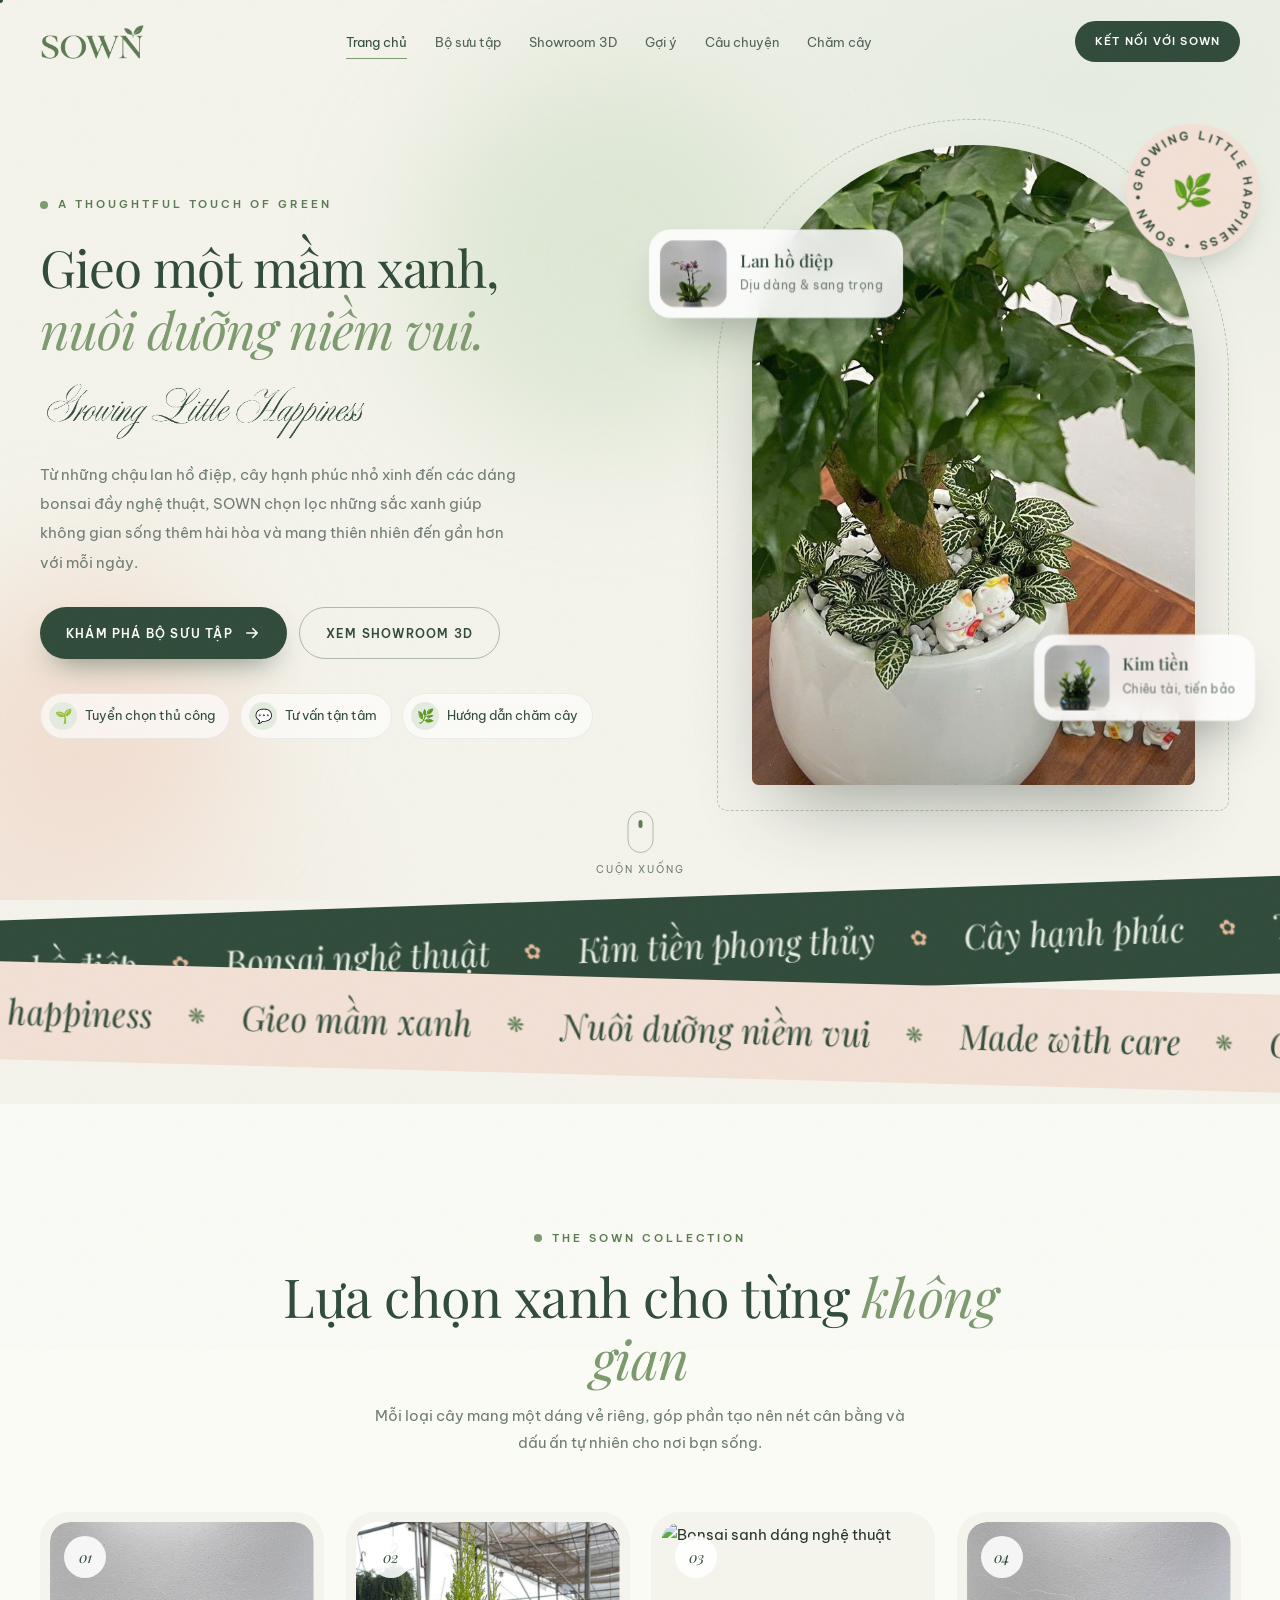
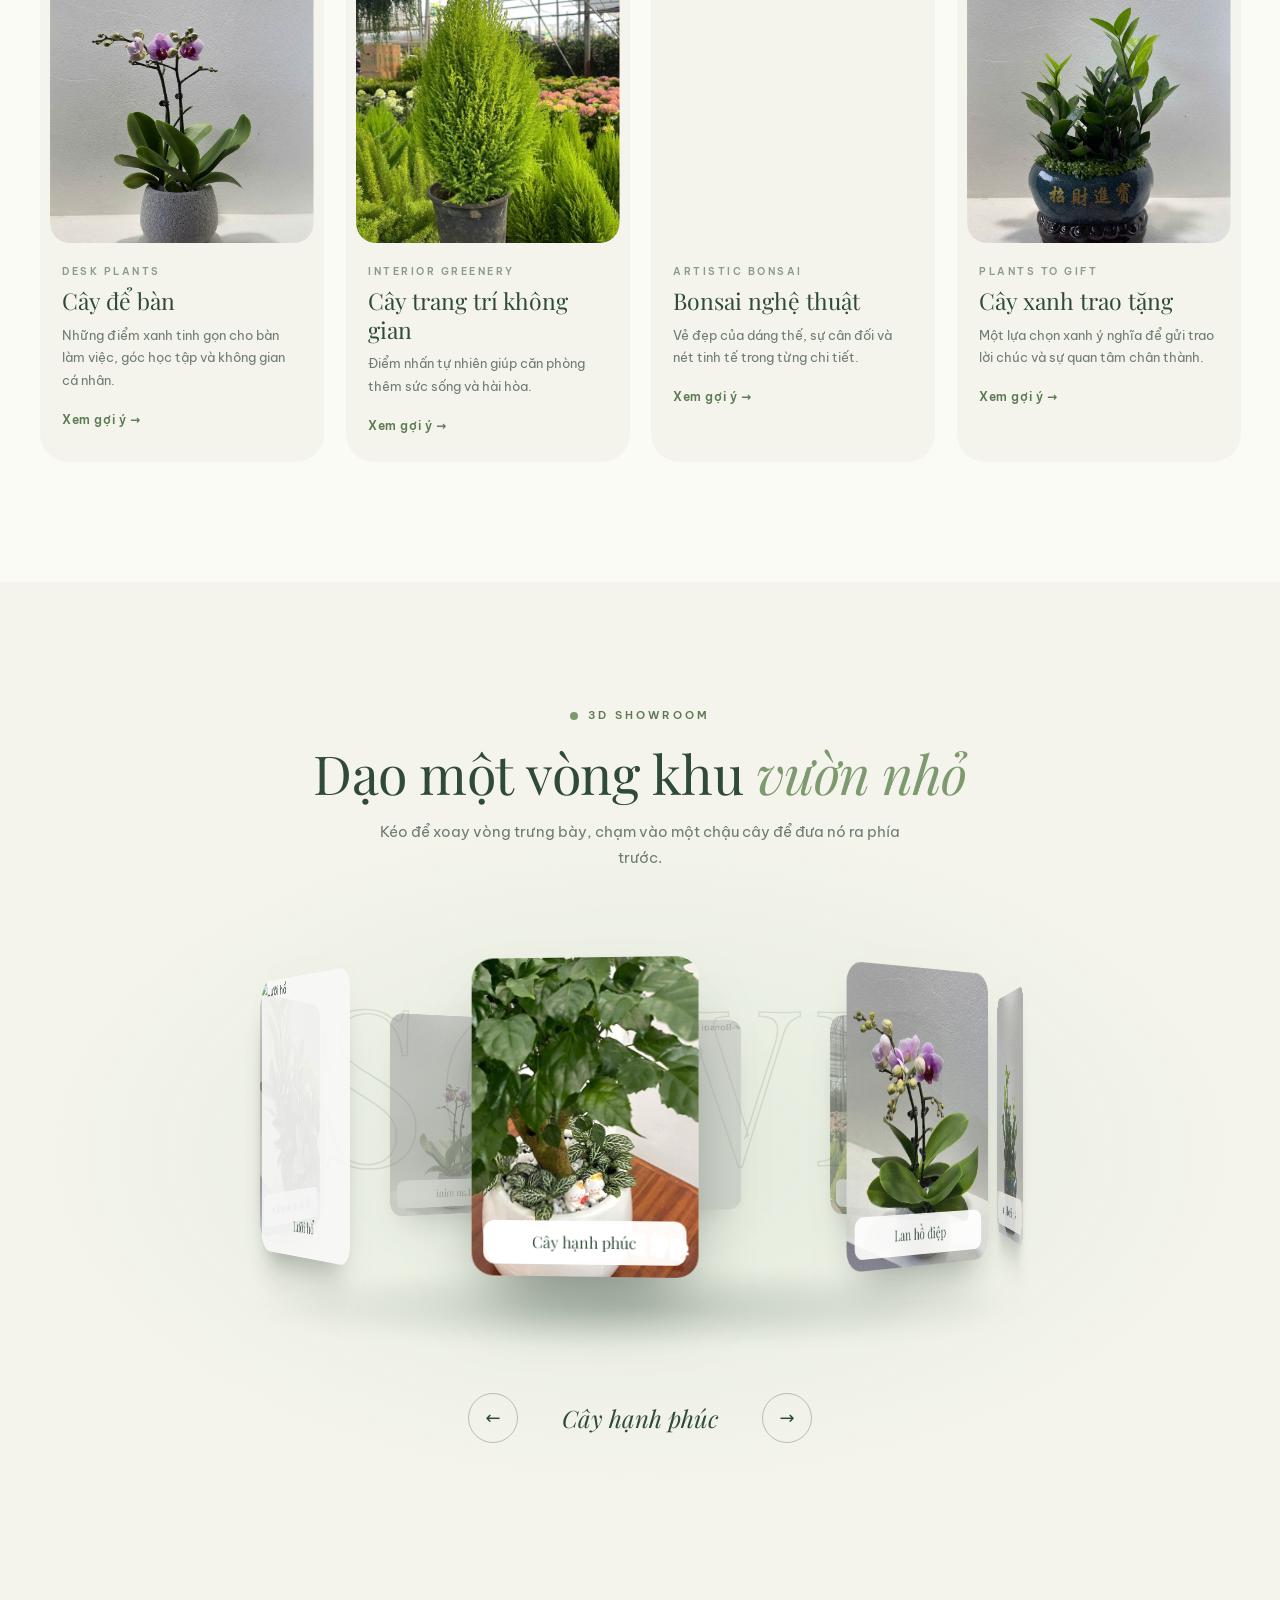
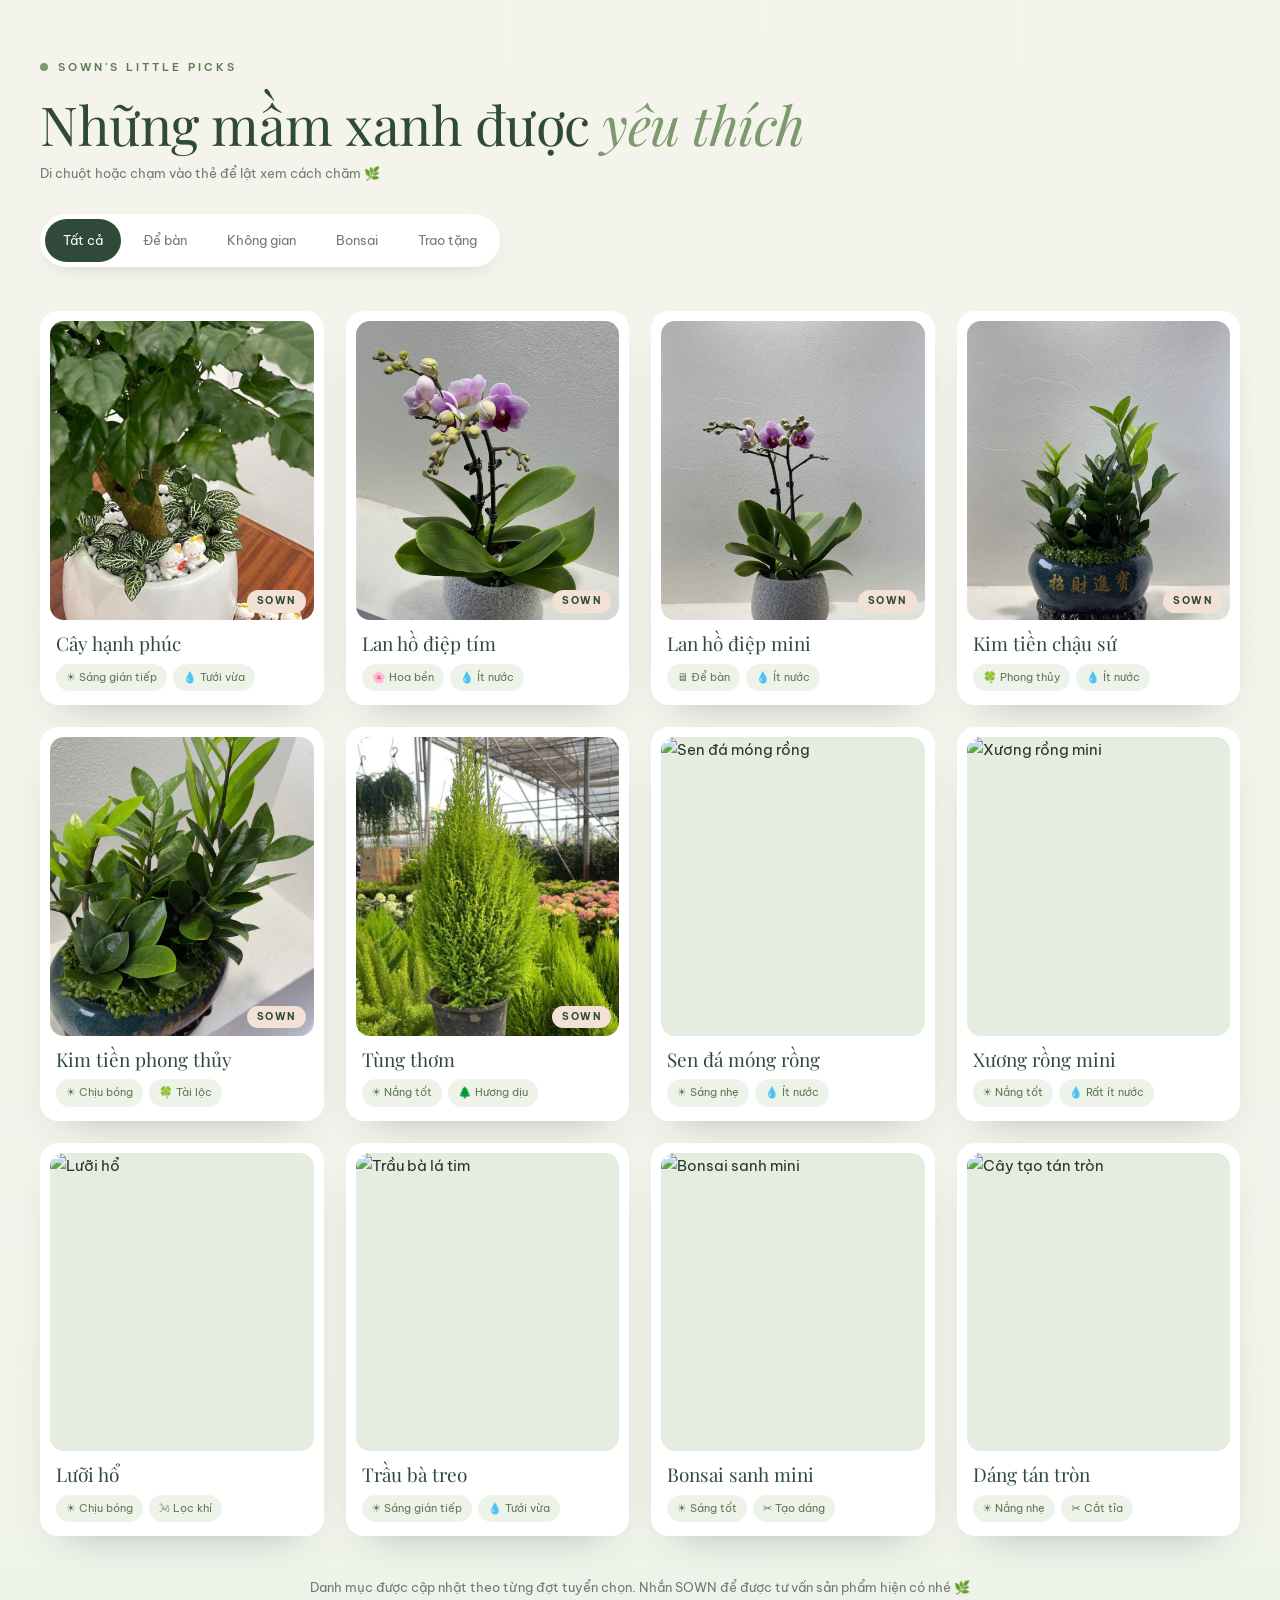
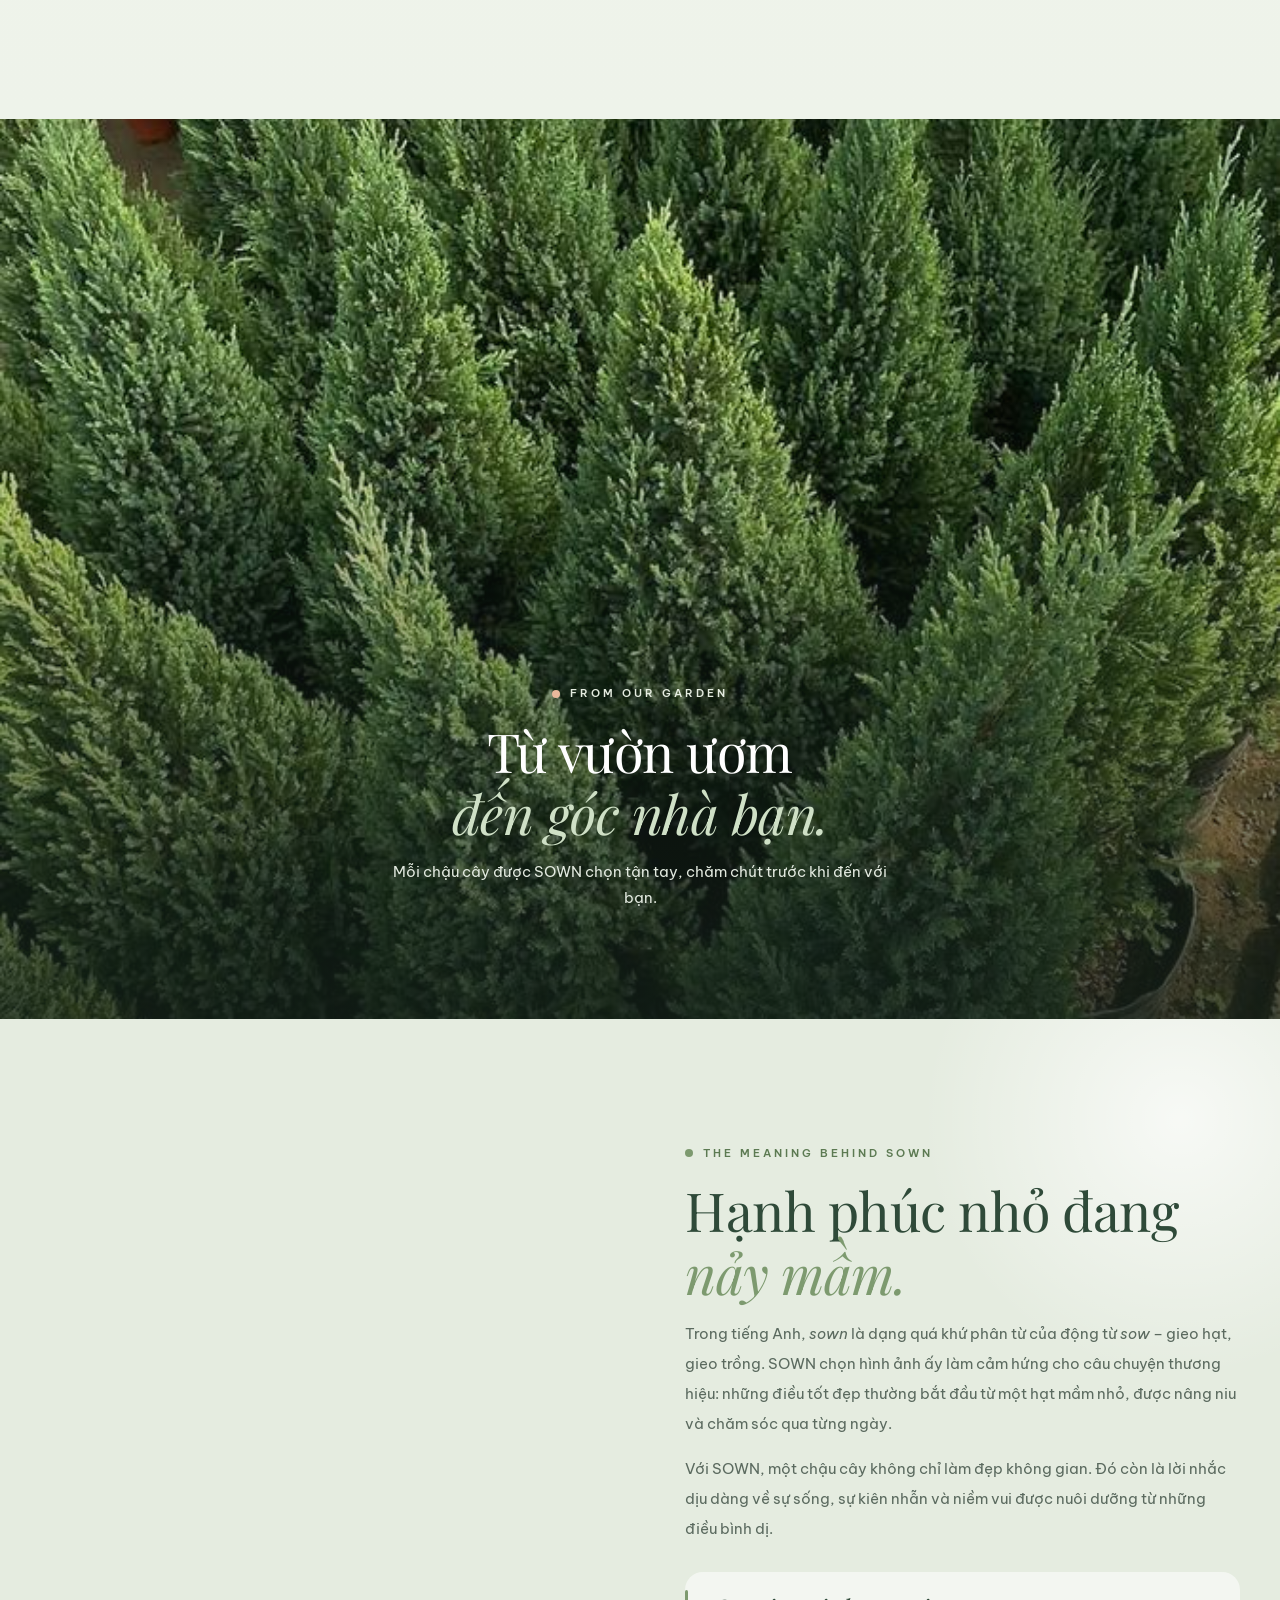
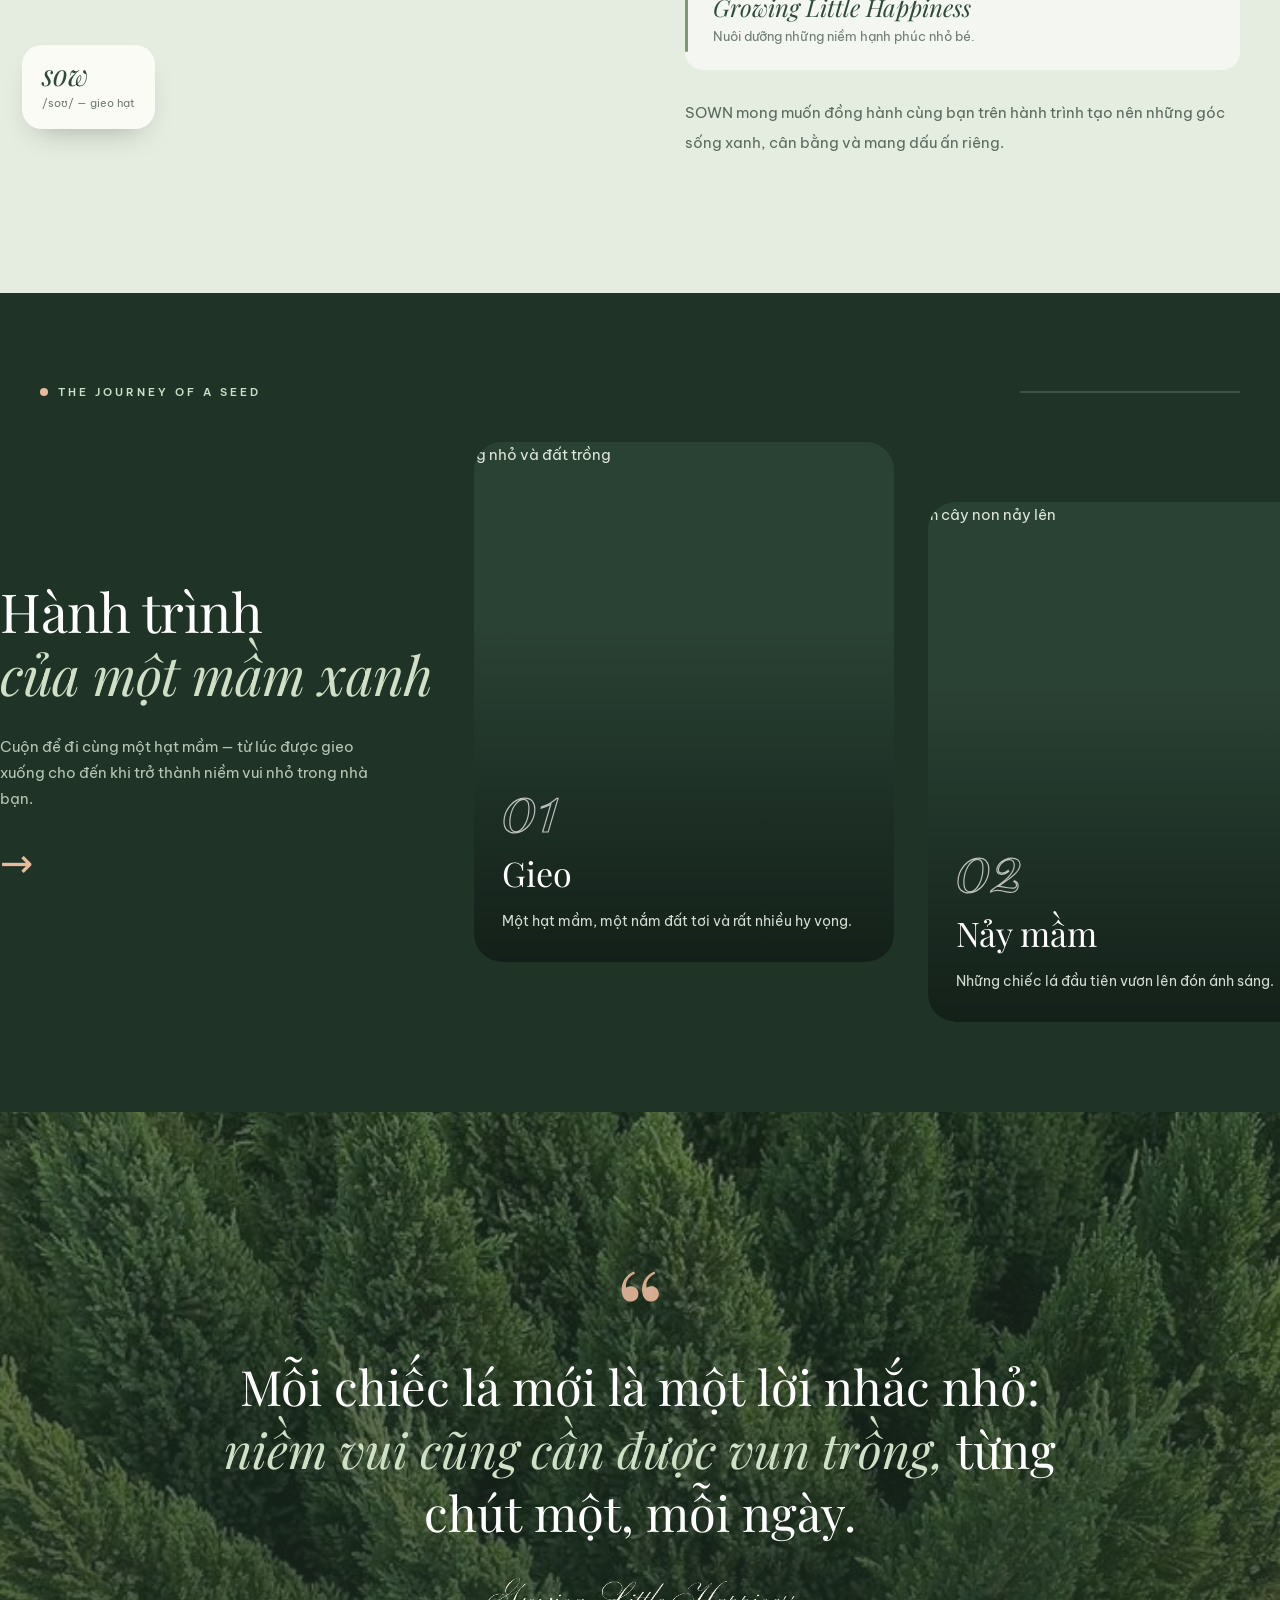
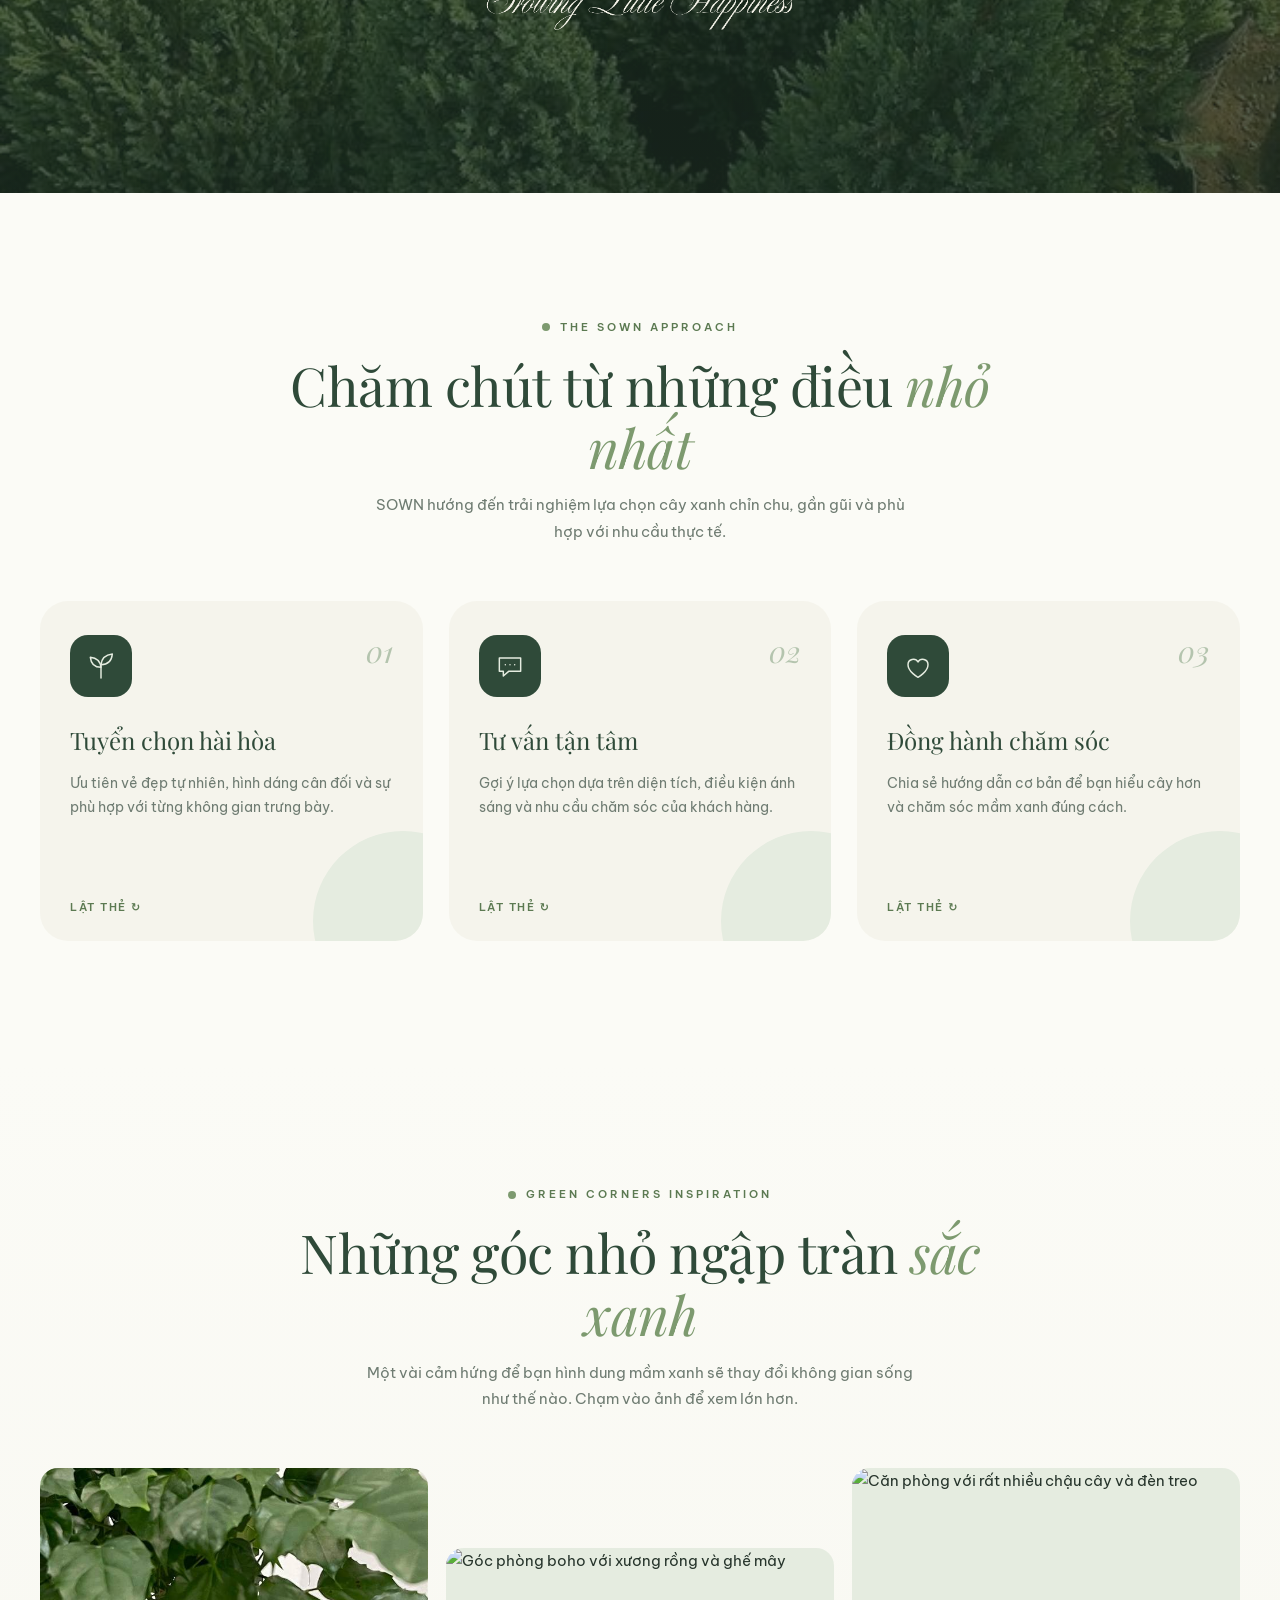
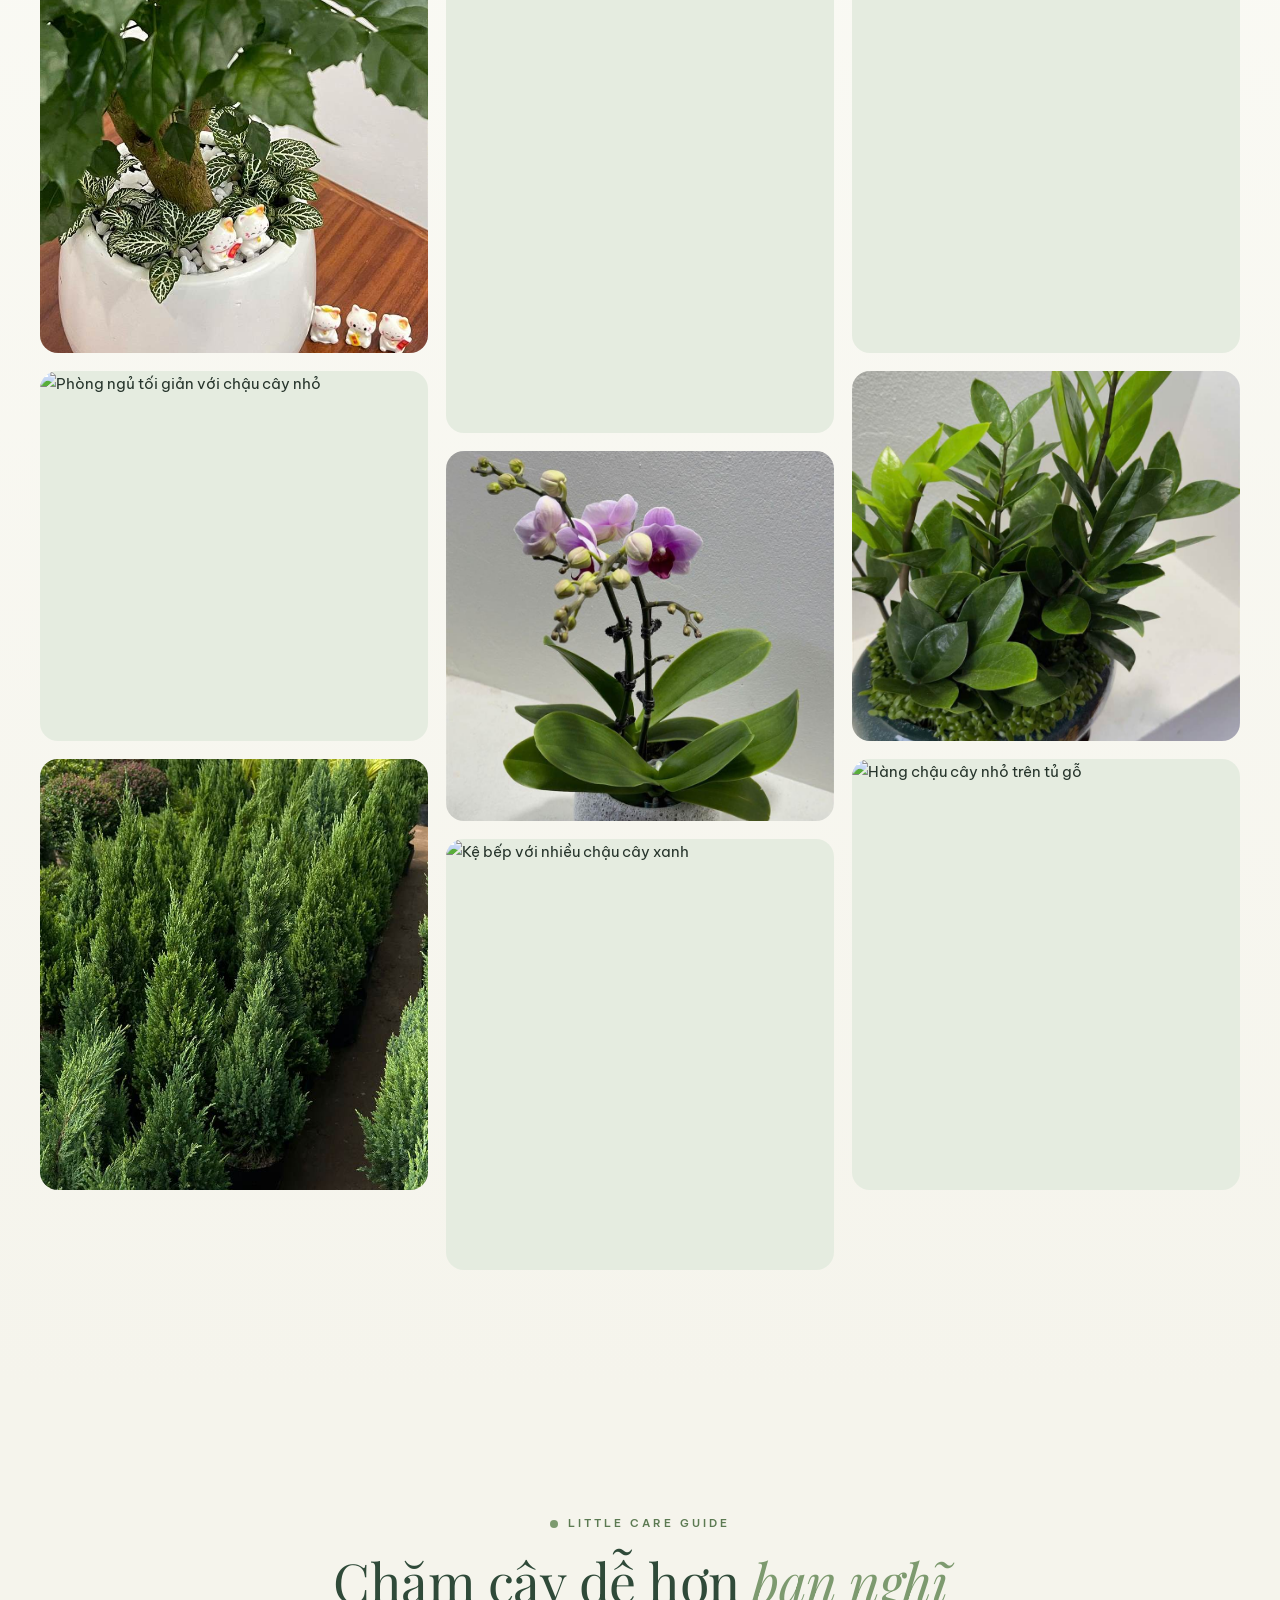
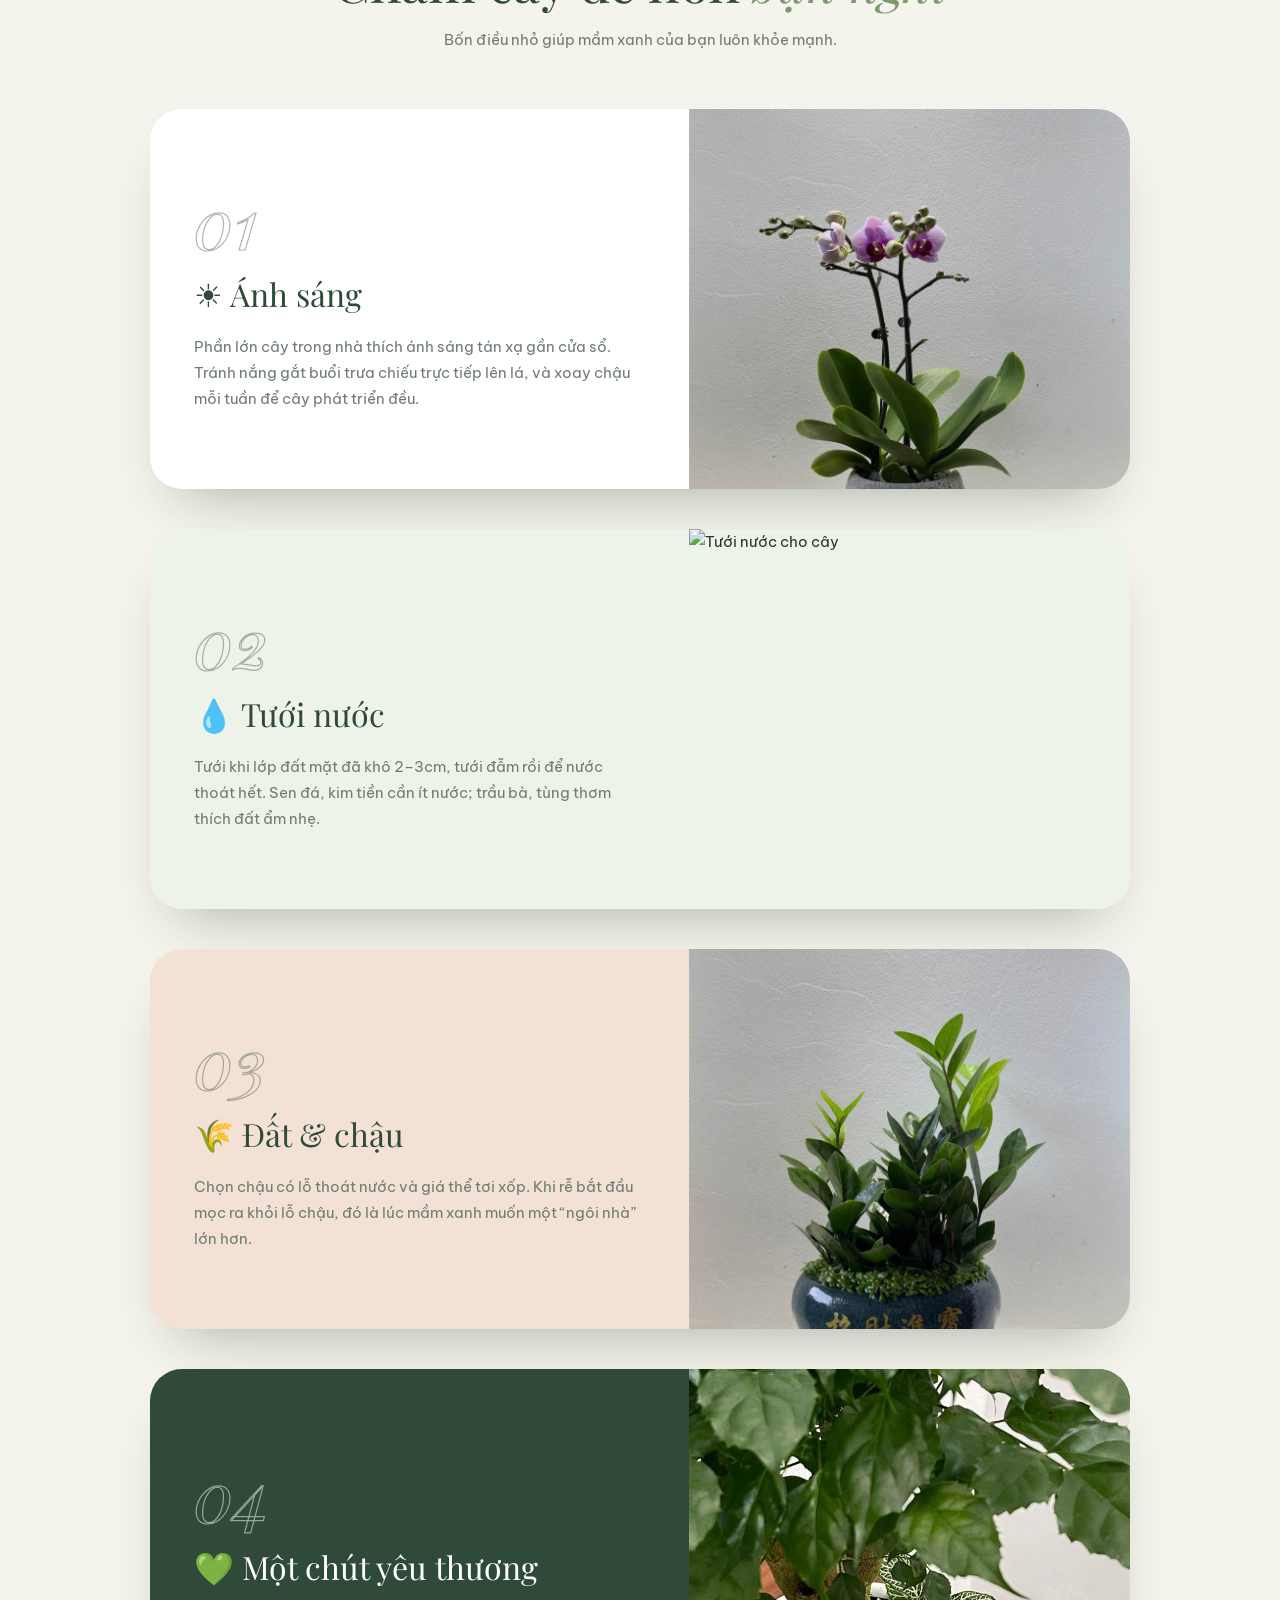
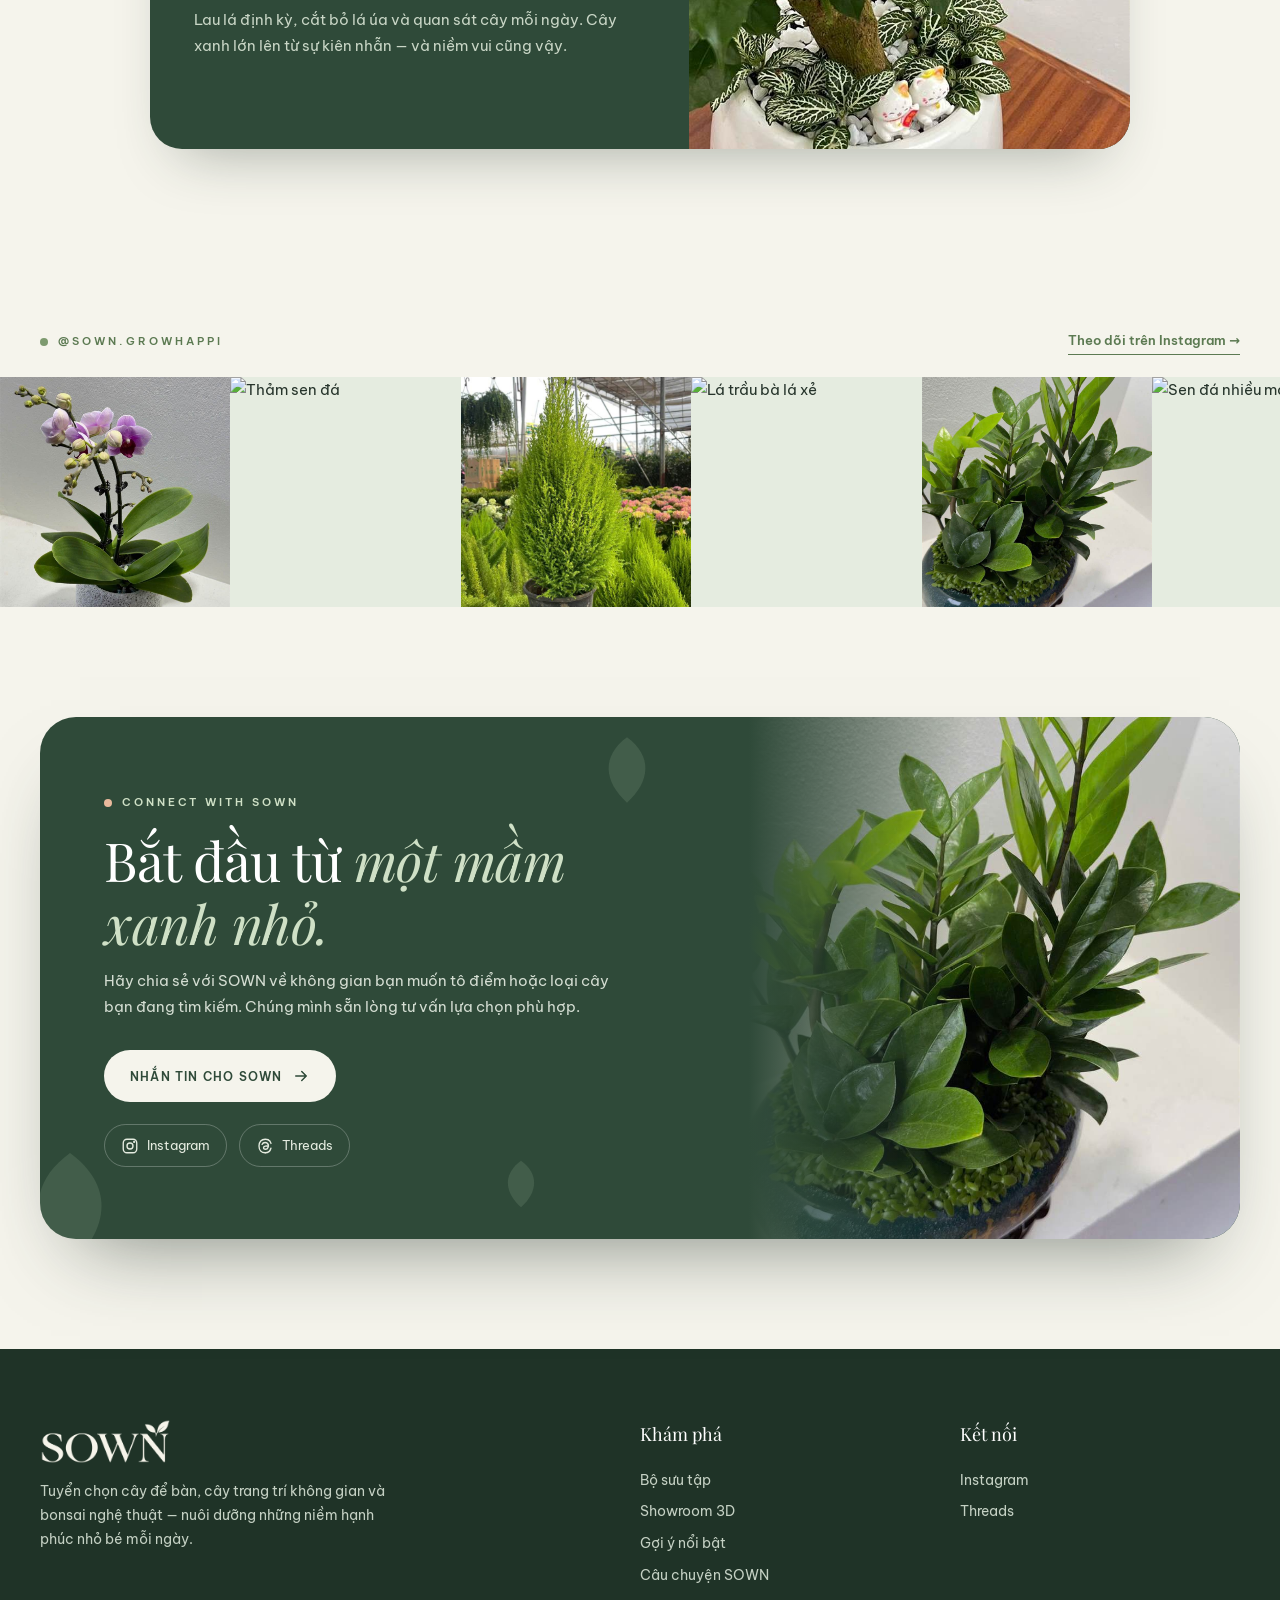
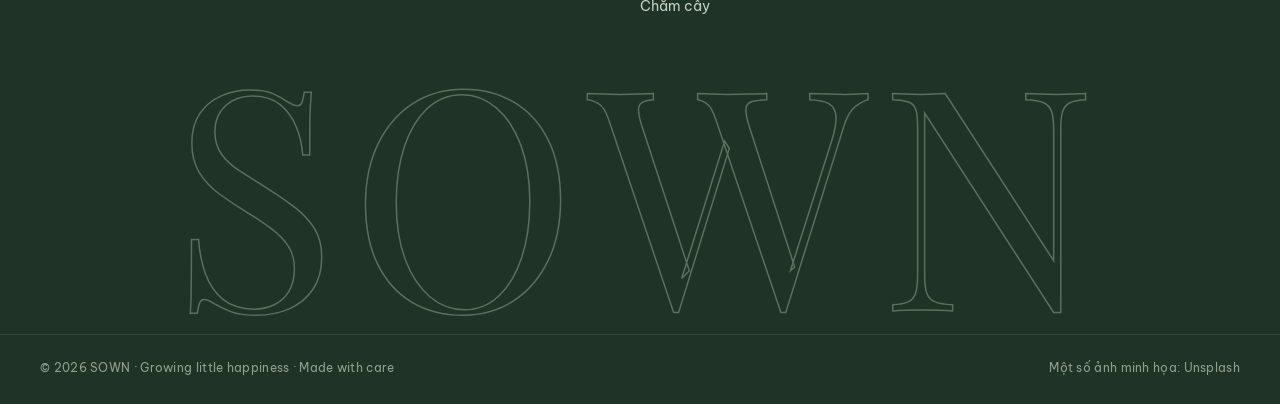
==== index.html @ 30bba742 "Add files via upload" ====
<!doctype html>
<html lang="vi">
<head>
  <meta charset="utf-8">
  <meta name="viewport" content="width=device-width, initial-scale=1">
  <meta name="theme-color" content="#f5f4ec">
  <title>SOWN — Growing Little Happiness</title>
  <meta name="description" content="SOWN tuyển chọn cây để bàn, cây trang trí không gian, lan hồ điệp, kim tiền và bonsai nghệ thuật — nuôi dưỡng những niềm hạnh phúc nhỏ bé mỗi ngày.">
  <meta property="og:title" content="SOWN — Growing Little Happiness">
  <meta property="og:description" content="Gieo một mầm xanh, nuôi dưỡng niềm vui. Cây để bàn, cây trang trí không gian và bonsai nghệ thuật.">
  <meta property="og:image" content="assets/images/products/cay-hanh-phuc.jpg">
  <link rel="icon" type="image/svg+xml" href="assets/images/favicon.svg">
  <link rel="preconnect" href="https://fonts.googleapis.com">
  <link rel="preconnect" href="https://fonts.gstatic.com" crossorigin>
  <link rel="preconnect" href="https://images.unsplash.com">
  <link href="https://fonts.googleapis.com/css2?family=Be+Vietnam+Pro:wght@300;400;500;600;700&family=Playfair+Display:ital,wght@0,400;0,500;0,600;1,400;1,500&display=swap" rel="stylesheet">
  <link rel="stylesheet" href="assets/css/style.css">
</head>
<body class="loading">

<!-- ============ PRELOADER ============ -->
<div class="preloader" id="preloader" aria-hidden="true">
  <div class="curtain curtain-top"></div>
  <div class="curtain curtain-bottom"></div>
  <div class="preloader-inner">
    <svg class="sprout" viewBox="0 0 120 120">
      <path class="sprout-soil" d="M20 96h80"/>
      <path class="sprout-stem" d="M60 96V52"/>
      <path class="sprout-leaf l" d="M60 62C57 44 44 34 26 33c2 19 15 30 34 29z"/>
      <path class="sprout-leaf r" d="M60 56c2-20 15-31 35-33-2 21-15 32-35 33z"/>
    </svg>
    <img class="preloader-logo" src="assets/images/logo.png" alt="">
    <div class="preloader-count"><span id="loadCount">0</span>%</div>
  </div>
</div>

<!-- Global UI -->
<div class="scroll-progress" id="scrollProgress"></div>
<div class="cursor-dot" id="cursorDot"></div>
<div class="cursor-ring" id="cursorRing"><span class="cursor-label" id="cursorLabel"></span></div>
<div class="grain" aria-hidden="true"></div>

<!-- ============ HEADER ============ -->
<header class="site-header" id="header">
  <div class="wrap nav">
    <a class="logo" href="#home" aria-label="SOWN - Trang chủ"><img src="assets/images/logo.png" alt="SOWN"></a>
    <nav class="nav-links" id="navLinks" aria-label="Điều hướng chính">
      <a href="#home" class="active">Trang chủ</a>
      <a href="#collection">Bộ sưu tập</a>
      <a href="#showroom">Showroom 3D</a>
      <a href="#picks">Gợi ý</a>
      <a href="#story">Câu chuyện</a>
      <a href="#care">Chăm cây</a>
      <a href="#contact" class="nav-mobile-cta">Liên hệ SOWN</a>
    </nav>
    <a class="nav-cta magnetic" href="#contact"><span>Kết nối với SOWN</span></a>
    <button class="menu-toggle" id="menuToggle" aria-label="Mở menu" aria-expanded="false" aria-controls="navLinks">
      <span></span><span></span>
    </button>
  </div>
</header>

<main>
  <!-- ============ HERO ============ -->
  <section class="hero" id="home">
    <canvas class="hero-3d" id="hero3d" aria-hidden="true"></canvas>
    <div class="blob blob-1" aria-hidden="true"></div>
    <div class="blob blob-2" aria-hidden="true"></div>

    <div class="wrap hero-grid">
      <div class="hero-copy" id="heroCopy">
        <div class="eyebrow hero-in" style="--d:.1s"><span class="dot"></span>A thoughtful touch of green</div>
        <h1 class="hero-title" aria-label="Gieo một mầm xanh, nuôi dưỡng niềm vui.">
          <span class="line" data-split>Gieo một mầm xanh,</span>
          <span class="line"><em data-split>nuôi dưỡng niềm vui.</em></span>
        </h1>
        <img class="hero-tagline hero-in" style="--d:1s" src="assets/images/tagline.png" alt="Growing Little Happiness">
        <p class="hero-text hero-in" style="--d:1.1s">Từ những chậu lan hồ điệp, cây hạnh phúc nhỏ xinh đến các dáng bonsai đầy nghệ thuật, SOWN chọn lọc những sắc xanh giúp không gian sống thêm hài hòa và mang thiên nhiên đến gần hơn với mỗi ngày.</p>
        <div class="button-row hero-in" style="--d:1.2s">
          <a class="btn primary magnetic" href="#collection"><span>Khám phá bộ sưu tập</span>
            <svg viewBox="0 0 24 24" aria-hidden="true"><path d="M5 12h14M13 6l6 6-6 6"/></svg></a>
          <a class="btn ghost magnetic" href="#showroom"><span>Xem showroom 3D</span></a>
        </div>
        <ul class="hero-badges hero-in" style="--d:1.3s">
          <li><span class="badge-ic">🌱</span>Tuyển chọn thủ công</li>
          <li><span class="badge-ic">💬</span>Tư vấn tận tâm</li>
          <li><span class="badge-ic">🌿</span>Hướng dẫn chăm cây</li>
        </ul>
      </div>

      <div class="hero-visual" id="heroVisual">
        <div class="hero-stage" id="heroStage">
          <div class="hero-ring hero-in" style="--d:.2s" aria-hidden="true"></div>
          <div class="hero-arch hero-in" style="--d:.3s">
            <img src="assets/images/products/cay-hanh-phuc.jpg" alt="Cây hạnh phúc trong chậu sứ trắng cùng những chú mèo gốm nhỏ">
          </div>
          <div class="float-card fc-1 hero-in" style="--d:.7s">
            <img src="assets/images/products/lan-ho-diep-mini.jpg" alt="Lan hồ điệp mini">
            <div><strong>Lan hồ điệp</strong><span>Dịu dàng &amp; sang trọng</span></div>
          </div>
          <div class="float-card fc-2 hero-in" style="--d:.85s">
            <img src="assets/images/products/kim-tien-chau-su.jpg" alt="Kim tiền chậu sứ">
            <div><strong>Kim tiền</strong><span>Chiêu tài, tiến bảo</span></div>
          </div>
          <div class="spin-badge hero-in" style="--d:1s" aria-hidden="true">
            <svg viewBox="0 0 120 120">
              <defs><path id="circlePath" d="M60 60m-46 0a46 46 0 1 1 92 0a46 46 0 1 1-92 0"/></defs>
              <text><textPath href="#circlePath" textLength="286" lengthAdjust="spacing">GROWING LITTLE HAPPINESS • SOWN • </textPath></text>
            </svg>
            <span class="spin-leaf">🌿</span>
          </div>
        </div>
      </div>
    </div>

    <a class="scroll-hint" href="#collection" aria-label="Cuộn xuống"><span></span><em>Cuộn xuống</em></a>
  </section>

  <!-- ============ MARQUEE (velocity reactive) ============ -->
  <div class="marquee-wrap" aria-hidden="true">
    <div class="marquee m-1"><div class="marquee-track" data-dir="-1">
      <span>Cây để bàn</span><i>✿</i><span>Lan hồ điệp</span><i>✿</i><span>Bonsai nghệ thuật</span><i>✿</i><span>Kim tiền phong thủy</span><i>✿</i><span>Cây hạnh phúc</span><i>✿</i><span>Tùng thơm</span><i>✿</i>
    </div></div>
    <div class="marquee m-2"><div class="marquee-track" data-dir="1">
      <span>Growing little happiness</span><i>❋</i><span>Gieo mầm xanh</span><i>❋</i><span>Nuôi dưỡng niềm vui</span><i>❋</i><span>Made with care</span><i>❋</i>
    </div></div>
  </div>

  <!-- ============ COLLECTION ============ -->
  <section class="section collection" id="collection">
    <div class="wrap">
      <div class="section-heading">
        <div class="eyebrow reveal"><span class="dot"></span>The SOWN collection</div>
        <h2 class="split-reveal" data-split>Lựa chọn xanh cho từng không gian</h2>
        <p class="reveal" style="--d:.2s">Mỗi loại cây mang một dáng vẻ riêng, góp phần tạo nên nét cân bằng và dấu ấn tự nhiên cho nơi bạn sống.</p>
      </div>

      <div class="collection-grid">
        <a class="collection-card reveal" data-tilt data-cursor="Xem" href="#picks" data-filter-link="desk" style="--d:0s">
          <div class="cc-media img-reveal"><img loading="lazy" src="assets/images/products/lan-ho-diep-mini.jpg" alt="Lan hồ điệp mini trong chậu đá xám"><span class="cc-tag">01</span></div>
          <div class="cc-body"><div class="card-index">Desk plants</div><h3>Cây để bàn</h3><p>Những điểm xanh tinh gọn cho bàn làm việc, góc học tập và không gian cá nhân.</p><span class="cc-link">Xem gợi ý <b>→</b></span></div>
          <span class="glare"></span>
        </a>
        <a class="collection-card reveal" data-tilt data-cursor="Xem" href="#picks" data-filter-link="space" style="--d:.1s">
          <div class="cc-media img-reveal"><img loading="lazy" src="assets/images/products/tung-thom.jpg" alt="Cây tùng thơm xanh vàng trong chậu"><span class="cc-tag">02</span></div>
          <div class="cc-body"><div class="card-index">Interior greenery</div><h3>Cây trang trí không gian</h3><p>Điểm nhấn tự nhiên giúp căn phòng thêm sức sống và hài hòa.</p><span class="cc-link">Xem gợi ý <b>→</b></span></div>
          <span class="glare"></span>
        </a>
        <a class="collection-card reveal" data-tilt data-cursor="Xem" href="#picks" data-filter-link="bonsai" style="--d:.2s">
          <div class="cc-media img-reveal"><img loading="lazy" src="https://images.unsplash.com/photo-1512428813834-c702c7702b78?auto=format&fit=crop&w=700&q=82" alt="Bonsai sanh dáng nghệ thuật"><span class="cc-tag">03</span></div>
          <div class="cc-body"><div class="card-index">Artistic bonsai</div><h3>Bonsai nghệ thuật</h3><p>Vẻ đẹp của dáng thế, sự cân đối và nét tinh tế trong từng chi tiết.</p><span class="cc-link">Xem gợi ý <b>→</b></span></div>
          <span class="glare"></span>
        </a>
        <a class="collection-card reveal" data-tilt data-cursor="Xem" href="#picks" data-filter-link="gift" style="--d:.3s">
          <div class="cc-media img-reveal"><img loading="lazy" src="assets/images/products/kim-tien-chau-su.jpg" alt="Kim tiền trong chậu sứ xanh chiêu tài tiến bảo"><span class="cc-tag">04</span></div>
          <div class="cc-body"><div class="card-index">Plants to gift</div><h3>Cây xanh trao tặng</h3><p>Một lựa chọn xanh ý nghĩa để gửi trao lời chúc và sự quan tâm chân thành.</p><span class="cc-link">Xem gợi ý <b>→</b></span></div>
          <span class="glare"></span>
        </a>
      </div>
    </div>
  </section>

  <!-- ============ 3D SHOWROOM ============ -->
  <section class="section showroom" id="showroom">
    <div class="showroom-bg-text" aria-hidden="true">SOWN</div>
    <div class="wrap">
      <div class="section-heading">
        <div class="eyebrow reveal"><span class="dot"></span>3D showroom</div>
        <h2 class="split-reveal" data-split>Dạo một vòng khu vườn nhỏ</h2>
        <p class="reveal" style="--d:.2s">Kéo để xoay vòng trưng bày, chạm vào một chậu cây để đưa nó ra phía trước.</p>
      </div>
    </div>
    <div class="carousel-scene" id="carousel" data-cursor="Kéo">
      <div class="carousel-ring" id="carouselRing">
        <figure class="c-item"><img src="assets/images/products/cay-hanh-phuc.jpg" alt="Cây hạnh phúc" draggable="false"><figcaption>Cây hạnh phúc</figcaption></figure>
        <figure class="c-item"><img src="assets/images/products/lan-ho-diep.jpg" alt="Lan hồ điệp tím" draggable="false"><figcaption>Lan hồ điệp</figcaption></figure>
        <figure class="c-item"><img src="assets/images/products/kim-tien-chau-su.jpg" alt="Kim tiền chậu sứ" draggable="false"><figcaption>Kim tiền chậu sứ</figcaption></figure>
        <figure class="c-item"><img src="assets/images/products/tung-thom.jpg" alt="Tùng thơm" draggable="false"><figcaption>Tùng thơm</figcaption></figure>
        <figure class="c-item"><img src="https://images.unsplash.com/photo-1512428813834-c702c7702b78?auto=format&fit=crop&w=600&q=80" alt="Bonsai sanh" draggable="false"><figcaption>Bonsai sanh</figcaption></figure>
        <figure class="c-item"><img src="assets/images/products/lan-ho-diep-mini.jpg" alt="Lan hồ điệp mini" draggable="false"><figcaption>Lan mini</figcaption></figure>
        <figure class="c-item"><img src="assets/images/products/kim-tien-phong-thuy.jpg" alt="Kim tiền phong thủy" draggable="false"><figcaption>Kim tiền phong thủy</figcaption></figure>
        <figure class="c-item"><img src="https://images.unsplash.com/photo-1620127252536-03bdfcf6d5c3?auto=format&fit=crop&w=600&q=80" alt="Lưỡi hổ" draggable="false"><figcaption>Lưỡi hổ</figcaption></figure>
      </div>
      <div class="carousel-floor" aria-hidden="true"></div>
    </div>
    <div class="carousel-controls">
      <button class="c-btn" id="cPrev" aria-label="Xoay trái">←</button>
      <span class="c-current" id="cCurrent">Cây hạnh phúc</span>
      <button class="c-btn" id="cNext" aria-label="Xoay phải">→</button>
    </div>
  </section>

  <!-- ============ FEATURED PICKS (flip cards) ============ -->
  <section class="section picks" id="picks">
    <div class="wrap">
      <div class="picks-head">
        <div>
          <div class="eyebrow reveal"><span class="dot"></span>SOWN's little picks</div>
          <h2 class="split-reveal" data-split>Những mầm xanh được yêu thích</h2>
          <p class="picks-hint reveal">Di chuột hoặc chạm vào thẻ để lật xem cách chăm 🌿</p>
        </div>
        <div class="filters reveal" role="tablist" aria-label="Lọc theo loại cây">
          <button class="filter active" data-filter="all" role="tab" aria-selected="true">Tất cả</button>
          <button class="filter" data-filter="desk" role="tab" aria-selected="false">Để bàn</button>
          <button class="filter" data-filter="space" role="tab" aria-selected="false">Không gian</button>
          <button class="filter" data-filter="bonsai" role="tab" aria-selected="false">Bonsai</button>
          <button class="filter" data-filter="gift" role="tab" aria-selected="false">Trao tặng</button>
          <span class="filter-pill" aria-hidden="true"></span>
        </div>
      </div>

      <div class="picks-grid" id="picksGrid">
        <!-- Real SOWN photos -->
        <article class="pick" data-cat="gift" tabindex="0">
          <div class="pick-inner">
            <div class="pick-front"><div class="pick-media"><img loading="lazy" src="assets/images/products/cay-hanh-phuc.jpg" alt="Cây hạnh phúc chậu sứ trắng"></div><div class="pick-body"><span class="pick-badge">SOWN</span><h3>Cây hạnh phúc</h3><div class="pick-tags"><span>☀ Sáng gián tiếp</span><span>💧 Tưới vừa</span></div></div></div>
            <div class="pick-back"><h3>Cây hạnh phúc</h3><p>Biểu tượng của niềm vui và sự sum vầy — đúng tinh thần <em>Growing Little Happiness</em>. Hợp đặt bàn làm việc, phòng khách, làm quà tân gia.</p><ul><li>☀ Ánh sáng tán xạ</li><li>💧 2–3 lần/tuần</li><li>🎁 Quà tân gia, khai trương</li></ul><a class="pick-ask" href="https://www.instagram.com/sown.growhappi" target="_blank" rel="noopener">Hỏi SOWN →</a></div>
          </div>
        </article>
        <article class="pick" data-cat="gift" tabindex="0">
          <div class="pick-inner">
            <div class="pick-front"><div class="pick-media"><img loading="lazy" src="assets/images/products/lan-ho-diep.jpg" alt="Lan hồ điệp tím trong chậu đá"></div><div class="pick-body"><span class="pick-badge">SOWN</span><h3>Lan hồ điệp tím</h3><div class="pick-tags"><span>🌸 Hoa bền</span><span>💧 Ít nước</span></div></div></div>
            <div class="pick-back"><h3>Lan hồ điệp tím</h3><p>Những cánh hoa tím nhạt mềm mại, sang trọng mà vẫn dịu dàng. Món quà tinh tế cho người thương, thầy cô, đối tác.</p><ul><li>☀ Sáng nhẹ, tránh nắng gắt</li><li>💧 Tưới khi giá thể khô</li><li>🌸 Hoa giữ lâu nhiều tuần</li></ul><a class="pick-ask" href="https://www.instagram.com/sown.growhappi" target="_blank" rel="noopener">Hỏi SOWN →</a></div>
          </div>
        </article>
        <article class="pick" data-cat="desk" tabindex="0">
          <div class="pick-inner">
            <div class="pick-front"><div class="pick-media"><img loading="lazy" src="assets/images/products/lan-ho-diep-mini.jpg" alt="Lan hồ điệp mini"></div><div class="pick-body"><span class="pick-badge">SOWN</span><h3>Lan hồ điệp mini</h3><div class="pick-tags"><span>🖥 Để bàn</span><span>💧 Ít nước</span></div></div></div>
            <div class="pick-back"><h3>Lan hồ điệp mini</h3><p>Phiên bản nhỏ xinh cho góc bàn làm việc, kệ sách hay bậu cửa sổ. Gọn gàng, thanh lịch.</p><ul><li>☀ Gần cửa sổ</li><li>💧 1 lần/tuần</li><li>🌬 Thích không khí thoáng</li></ul><a class="pick-ask" href="https://www.instagram.com/sown.growhappi" target="_blank" rel="noopener">Hỏi SOWN →</a></div>
          </div>
        </article>
        <article class="pick" data-cat="gift" tabindex="0">
          <div class="pick-inner">
            <div class="pick-front"><div class="pick-media"><img loading="lazy" src="assets/images/products/kim-tien-chau-su.jpg" alt="Kim tiền chậu sứ xanh"></div><div class="pick-body"><span class="pick-badge">SOWN</span><h3>Kim tiền chậu sứ</h3><div class="pick-tags"><span>🍀 Phong thủy</span><span>💧 Ít nước</span></div></div></div>
            <div class="pick-back"><h3>Kim tiền chậu sứ</h3><p>Chậu sứ men xanh khắc chữ “Chiêu tài tiến bảo”, phủ rêu xanh — lời chúc may mắn, tài lộc cho dịp khai trương.</p><ul><li>☀ Chịu bóng tốt</li><li>💧 1–2 lần/tuần</li><li>🎁 Quà khai trương</li></ul><a class="pick-ask" href="https://www.instagram.com/sown.growhappi" target="_blank" rel="noopener">Hỏi SOWN →</a></div>
          </div>
        </article>
        <article class="pick" data-cat="space" tabindex="0">
          <div class="pick-inner">
            <div class="pick-front"><div class="pick-media"><img loading="lazy" src="assets/images/products/kim-tien-phong-thuy.jpg" alt="Kim tiền phong thủy"></div><div class="pick-body"><span class="pick-badge">SOWN</span><h3>Kim tiền phong thủy</h3><div class="pick-tags"><span>☀ Chịu bóng</span><span>🍀 Tài lộc</span></div></div></div>
            <div class="pick-back"><h3>Kim tiền phong thủy</h3><p>Tán lá xanh bóng, dáng khỏe khoắn, rất hợp phòng khách, quầy lễ tân hay văn phòng.</p><ul><li>☀ Ánh sáng yếu vẫn ổn</li><li>💧 Đất khô mới tưới</li><li>🌿 Rất dễ chăm</li></ul><a class="pick-ask" href="https://www.instagram.com/sown.growhappi" target="_blank" rel="noopener">Hỏi SOWN →</a></div>
          </div>
        </article>
        <article class="pick" data-cat="space" tabindex="0">
          <div class="pick-inner">
            <div class="pick-front"><div class="pick-media"><img loading="lazy" src="assets/images/products/tung-thom.jpg" alt="Tùng thơm"></div><div class="pick-body"><span class="pick-badge">SOWN</span><h3>Tùng thơm</h3><div class="pick-tags"><span>☀ Nắng tốt</span><span>🌲 Hương dịu</span></div></div></div>
            <div class="pick-back"><h3>Tùng thơm</h3><p>Dáng tháp xanh vàng chanh, lá thơm nhẹ khi chạm vào. Điểm nhấn tươi tắn cho ban công, hiên nhà và mùa Giáng sinh.</p><ul><li>☀ Nhiều nắng</li><li>💧 Giữ đất ẩm nhẹ</li><li>🎄 Trang trí mùa lễ</li></ul><a class="pick-ask" href="https://www.instagram.com/sown.growhappi" target="_blank" rel="noopener">Hỏi SOWN →</a></div>
          </div>
        </article>
        <!-- Illustrative photos -->
        <article class="pick" data-cat="desk" tabindex="0">
          <div class="pick-inner">
            <div class="pick-front"><div class="pick-media"><img loading="lazy" src="https://images.unsplash.com/photo-1485955900006-10f4d324d411?auto=format&fit=crop&w=600&q=80" alt="Sen đá móng rồng"></div><div class="pick-body"><h3>Sen đá móng rồng</h3><div class="pick-tags"><span>☀ Sáng nhẹ</span><span>💧 Ít nước</span></div></div></div>
            <div class="pick-back"><h3>Sen đá móng rồng</h3><p>Nhỏ gọn, cứng cáp và gần như “không cần nhớ tưới”. Hoàn hảo cho người mới bắt đầu.</p><ul><li>☀ Sáng gián tiếp</li><li>💧 2 tuần/lần</li><li>🖥 Hợp bàn làm việc</li></ul><a class="pick-ask" href="https://www.instagram.com/sown.growhappi" target="_blank" rel="noopener">Hỏi SOWN →</a></div>
          </div>
        </article>
        <article class="pick" data-cat="desk" tabindex="0">
          <div class="pick-inner">
            <div class="pick-front"><div class="pick-media"><img loading="lazy" src="https://images.unsplash.com/photo-1528475478853-5b89bed65c4c?auto=format&fit=crop&w=600&q=80" alt="Xương rồng mini"></div><div class="pick-body"><h3>Xương rồng mini</h3><div class="pick-tags"><span>☀ Nắng tốt</span><span>💧 Rất ít nước</span></div></div></div>
            <div class="pick-back"><h3>Xương rồng mini</h3><p>Chút nắng, chút gió là đủ vui. Một người bạn nhỏ kiên cường cho bậu cửa sổ.</p><ul><li>☀ Nắng trực tiếp</li><li>💧 2–3 tuần/lần</li><li>🌵 Chịu hạn tốt</li></ul><a class="pick-ask" href="https://www.instagram.com/sown.growhappi" target="_blank" rel="noopener">Hỏi SOWN →</a></div>
          </div>
        </article>
        <article class="pick" data-cat="space" tabindex="0">
          <div class="pick-inner">
            <div class="pick-front"><div class="pick-media"><img loading="lazy" src="https://images.unsplash.com/photo-1620127252536-03bdfcf6d5c3?auto=format&fit=crop&w=600&q=80" alt="Lưỡi hổ"></div><div class="pick-body"><h3>Lưỡi hổ</h3><div class="pick-tags"><span>☀ Chịu bóng</span><span>🌬 Lọc khí</span></div></div></div>
            <div class="pick-back"><h3>Lưỡi hổ</h3><p>Dáng lá thẳng hiện đại, nổi tiếng với khả năng thích nghi và làm không gian trong lành.</p><ul><li>☀ Mọi điều kiện sáng</li><li>💧 2 tuần/lần</li><li>🛏 Hợp phòng ngủ</li></ul><a class="pick-ask" href="https://www.instagram.com/sown.growhappi" target="_blank" rel="noopener">Hỏi SOWN →</a></div>
          </div>
        </article>
        <article class="pick" data-cat="space" tabindex="0">
          <div class="pick-inner">
            <div class="pick-front"><div class="pick-media"><img loading="lazy" src="https://images.unsplash.com/photo-1600411833196-7c1f6b1a8b90?auto=format&fit=crop&w=600&q=80" alt="Trầu bà lá tim"></div><div class="pick-body"><h3>Trầu bà treo</h3><div class="pick-tags"><span>☀ Sáng gián tiếp</span><span>💧 Tưới vừa</span></div></div></div>
            <div class="pick-back"><h3>Trầu bà treo</h3><p>Những dây lá hình tim rủ mềm mại — chỉ cần một móc treo là góc nhà như có rèm xanh.</p><ul><li>☀ Sáng nhẹ</li><li>💧 Đất ẩm nhẹ</li><li>🪝 Treo hoặc để kệ cao</li></ul><a class="pick-ask" href="https://www.instagram.com/sown.growhappi" target="_blank" rel="noopener">Hỏi SOWN →</a></div>
          </div>
        </article>
        <article class="pick" data-cat="bonsai" tabindex="0">
          <div class="pick-inner">
            <div class="pick-front"><div class="pick-media"><img loading="lazy" src="https://images.unsplash.com/photo-1512428813834-c702c7702b78?auto=format&fit=crop&w=600&q=80" alt="Bonsai sanh mini"></div><div class="pick-body"><h3>Bonsai sanh mini</h3><div class="pick-tags"><span>☀ Sáng tốt</span><span>✂ Tạo dáng</span></div></div></div>
            <div class="pick-back"><h3>Bonsai sanh mini</h3><p>Rễ củ độc đáo, tán lá gọn — một tác phẩm nhỏ mang vẻ đẹp của thời gian.</p><ul><li>☀ Nhiều sáng</li><li>💧 Giữ ẩm đều</li><li>✂ Tỉa tán định kỳ</li></ul><a class="pick-ask" href="https://www.instagram.com/sown.growhappi" target="_blank" rel="noopener">Hỏi SOWN →</a></div>
          </div>
        </article>
        <article class="pick" data-cat="bonsai" tabindex="0">
          <div class="pick-inner">
            <div class="pick-front"><div class="pick-media"><img loading="lazy" src="https://images.unsplash.com/photo-1520412099551-62b6bafeb5bb?auto=format&fit=crop&w=600&q=80" alt="Cây tạo tán tròn"></div><div class="pick-body"><h3>Dáng tán tròn</h3><div class="pick-tags"><span>☀ Nắng nhẹ</span><span>✂ Cắt tỉa</span></div></div></div>
            <div class="pick-back"><h3>Dáng tán tròn</h3><p>Tán cây được tỉa tròn cân đối, mang lại cảm giác ngăn nắp và trang nhã cho lối vào.</p><ul><li>☀ Nắng sáng</li><li>💧 Tưới đều</li><li>✂ Tỉa 1 tháng/lần</li></ul><a class="pick-ask" href="https://www.instagram.com/sown.growhappi" target="_blank" rel="noopener">Hỏi SOWN →</a></div>
          </div>
        </article>
      </div>
      <p class="picks-note reveal">Danh mục được cập nhật theo từng đợt tuyển chọn. Nhắn SOWN để được tư vấn sản phẩm hiện có nhé 🌿</p>
    </div>
  </section>

  <!-- ============ ZOOM REVEAL (pinned) ============ -->
  <section class="zoom" id="garden">
    <div class="zoom-pin">
      <div class="zoom-title zt-left serif" aria-hidden="true">Từ vườn ươm</div>
      <div class="zoom-frame" id="zoomFrame">
        <img src="assets/images/products/vuon-tung-1.jpg" alt="Những hàng cây tùng xanh trong vườn ươm">
        <div class="zoom-overlay">
          <div class="eyebrow"><span class="dot"></span>From our garden</div>
          <h2>Từ vườn ươm<br><em>đến góc nhà bạn.</em></h2>
          <p>Mỗi chậu cây được SOWN chọn tận tay, chăm chút trước khi đến với bạn.</p>
        </div>
      </div>
      <div class="zoom-title zt-right serif" aria-hidden="true">đến góc nhà</div>
    </div>
  </section>

  <!-- ============ STORY ============ -->
  <section class="section story" id="story">
    <div class="wrap story-grid">
      <div class="story-visual">
        <div class="story-main img-reveal" data-speed="-0.06">
          <img loading="lazy" src="https://images.unsplash.com/photo-1523348837708-15d4a09cfac2?auto=format&fit=crop&w=1000&q=85" alt="Những mầm cây non vừa nảy lên trong khay ươm">
        </div>
        <div class="story-sub img-reveal" data-speed="0.1" style="--d:.2s">
          <img loading="lazy" src="assets/images/products/kim-tien-phong-thuy.jpg" alt="Chậu kim tiền xanh mướt">
        </div>
        <div class="story-stamp" aria-hidden="true"><span class="serif">sow</span><small>/soʊ/ — gieo hạt</small></div>
      </div>
      <div class="story-copy">
        <div class="eyebrow reveal"><span class="dot"></span>The meaning behind SOWN</div>
        <h2 class="split-reveal" data-split>Hạnh phúc nhỏ đang nảy mầm.</h2>
        <p class="reveal">Trong tiếng Anh, <em>sown</em> là dạng quá khứ phân từ của động từ <em>sow</em> – gieo hạt, gieo trồng. SOWN chọn hình ảnh ấy làm cảm hứng cho câu chuyện thương hiệu: những điều tốt đẹp thường bắt đầu từ một hạt mầm nhỏ, được nâng niu và chăm sóc qua từng ngày.</p>
        <p class="reveal">Với SOWN, một chậu cây không chỉ làm đẹp không gian. Đó còn là lời nhắc dịu dàng về sự sống, sự kiên nhẫn và niềm vui được nuôi dưỡng từ những điều bình dị.</p>
        <div class="meaning reveal"><strong>Growing Little Happiness</strong><span>Nuôi dưỡng những niềm hạnh phúc nhỏ bé.</span></div>
        <p class="reveal">SOWN mong muốn đồng hành cùng bạn trên hành trình tạo nên những góc sống xanh, cân bằng và mang dấu ấn riêng.</p>
      </div>
    </div>
  </section>

  <!-- ============ HORIZONTAL JOURNEY (pinned) ============ -->
  <section class="journey" id="journey">
    <div class="journey-pin">
      <div class="journey-head wrap">
        <div class="eyebrow"><span class="dot"></span>The journey of a seed</div>
        <div class="journey-progress"><span id="journeyBar"></span></div>
      </div>
      <div class="journey-track" id="journeyTrack">
        <div class="j-intro">
          <h2>Hành trình<br><em>của một mầm xanh</em></h2>
          <p>Cuộn để đi cùng một hạt mầm — từ lúc được gieo xuống cho đến khi trở thành niềm vui nhỏ trong nhà bạn.</p>
          <span class="j-arrow">→</span>
        </div>
        <article class="j-panel">
          <div class="j-img"><img loading="lazy" src="https://images.unsplash.com/photo-1416879595882-3373a0480b5b?auto=format&fit=crop&w=900&q=82" alt="Xẻng nhỏ và đất trồng"></div>
          <div class="j-text"><span class="j-no">01</span><h3>Gieo</h3><p>Một hạt mầm, một nắm đất tơi và rất nhiều hy vọng.</p></div>
        </article>
        <article class="j-panel">
          <div class="j-img"><img loading="lazy" src="https://images.unsplash.com/photo-1466692476868-aef1dfb1e735?auto=format&fit=crop&w=900&q=82" alt="Mầm cây non nảy lên"></div>
          <div class="j-text"><span class="j-no">02</span><h3>Nảy mầm</h3><p>Những chiếc lá đầu tiên vươn lên đón ánh sáng.</p></div>
        </article>
        <article class="j-panel">
          <div class="j-img"><img loading="lazy" src="assets/images/products/vuon-tung-2.jpg" alt="Vườn tùng xanh"></div>
          <div class="j-text"><span class="j-no">03</span><h3>Lớn lên</h3><p>Được chăm sóc mỗi ngày trong vườn ươm, cây dần vững vàng.</p></div>
        </article>
        <article class="j-panel">
          <div class="j-img"><img loading="lazy" src="assets/images/products/lan-ho-diep.jpg" alt="Lan hồ điệp nở hoa"></div>
          <div class="j-text"><span class="j-no">04</span><h3>Hạnh phúc</h3><p>Và rồi, một niềm vui nhỏ nở hoa trong không gian của bạn.</p></div>
        </article>
      </div>
    </div>
  </section>

  <!-- ============ QUOTE BAND (word-by-word) ============ -->
  <section class="quote-band" aria-label="Trích dẫn">
    <div class="quote-bg" data-speed="0.2" style="background-image:url('assets/images/products/vuon-tung-1.jpg')"></div>
    <div class="wrap quote-inner">
      <span class="quote-mark serif">“</span>
      <blockquote class="serif" id="quoteText">Mỗi chiếc lá mới là một lời nhắc nhỏ: niềm vui cũng cần được vun trồng, từng chút một, mỗi ngày.</blockquote>
      <img class="quote-tagline reveal" src="assets/images/tagline-white.png" alt="Growing Little Happiness">
    </div>
  </section>

  <!-- ============ VALUES (3D flip) ============ -->
  <section class="section values">
    <div class="wrap">
      <div class="section-heading">
        <div class="eyebrow reveal"><span class="dot"></span>The SOWN approach</div>
        <h2 class="split-reveal" data-split>Chăm chút từ những điều nhỏ nhất</h2>
        <p class="reveal" style="--d:.2s">SOWN hướng đến trải nghiệm lựa chọn cây xanh chỉn chu, gần gũi và phù hợp với nhu cầu thực tế.</p>
      </div>
      <div class="value-grid">
        <div class="value reveal" tabindex="0" style="--d:0s">
          <div class="value-inner">
            <div class="value-front">
              <div class="value-ic"><svg viewBox="0 0 48 48" aria-hidden="true"><path d="M24 42V22"/><path d="M24 26c-1-9-7-14-16-15 1 10 7 15 16 15z"/><path d="M24 22c1-10 8-15 17-16-1 11-8 16-17 16z"/></svg></div>
              <div class="value-no">01</div><h3>Tuyển chọn hài hòa</h3><p>Ưu tiên vẻ đẹp tự nhiên, hình dáng cân đối và sự phù hợp với từng không gian trưng bày.</p><span class="value-flip">Lật thẻ ↻</span>
            </div>
            <div class="value-back" style="background-image:url('assets/images/products/vuon-tung-2.jpg')"><div><h3>Chọn tận tay</h3><p>Từng chậu được kiểm tra dáng, lá và bộ rễ trước khi đến tay bạn.</p></div></div>
          </div>
        </div>
        <div class="value reveal" tabindex="0" style="--d:.12s">
          <div class="value-inner">
            <div class="value-front">
              <div class="value-ic"><svg viewBox="0 0 48 48" aria-hidden="true"><path d="M8 12h32v20H22l-8 7v-7H8z"/><path d="M17 22h.01M24 22h.01M31 22h.01"/></svg></div>
              <div class="value-no">02</div><h3>Tư vấn tận tâm</h3><p>Gợi ý lựa chọn dựa trên diện tích, điều kiện ánh sáng và nhu cầu chăm sóc của khách hàng.</p><span class="value-flip">Lật thẻ ↻</span>
            </div>
            <div class="value-back" style="background-image:url('assets/images/products/lan-ho-diep-mini.jpg')"><div><h3>Hợp với bạn</h3><p>Kể cho SOWN về căn phòng của bạn — chúng mình sẽ gợi ý mầm xanh phù hợp nhất.</p></div></div>
          </div>
        </div>
        <div class="value reveal" tabindex="0" style="--d:.24s">
          <div class="value-inner">
            <div class="value-front">
              <div class="value-ic"><svg viewBox="0 0 48 48" aria-hidden="true"><path d="M24 41s-15-8.5-15-19a8 8 0 0 1 15-4 8 8 0 0 1 15 4c0 10.5-15 19-15 19z"/></svg></div>
              <div class="value-no">03</div><h3>Đồng hành chăm sóc</h3><p>Chia sẻ hướng dẫn cơ bản để bạn hiểu cây hơn và chăm sóc mầm xanh đúng cách.</p><span class="value-flip">Lật thẻ ↻</span>
            </div>
            <div class="value-back" style="background-image:url('assets/images/products/cay-hanh-phuc.jpg')"><div><h3>Luôn ở đây</h3><p>Cây có dấu hiệu lạ? Nhắn SOWN bất cứ lúc nào để được hỗ trợ.</p></div></div>
          </div>
        </div>
      </div>
    </div>
  </section>

  <!-- ============ GALLERY (parallax columns) ============ -->
  <section class="section spaces" id="spaces">
    <div class="wrap">
      <div class="section-heading">
        <div class="eyebrow reveal"><span class="dot"></span>Green corners inspiration</div>
        <h2 class="split-reveal" data-split>Những góc nhỏ ngập tràn sắc xanh</h2>
        <p class="reveal" style="--d:.2s">Một vài cảm hứng để bạn hình dung mầm xanh sẽ thay đổi không gian sống như thế nào. Chạm vào ảnh để xem lớn hơn.</p>
      </div>
      <div class="gallery">
        <div class="g-col" data-col-speed="-60">
          <figure class="g-item" data-cursor="Xem"><img loading="lazy" src="assets/images/products/cay-hanh-phuc.jpg" alt="Cây hạnh phúc trên bàn gỗ"><figcaption>Bàn gỗ & cây hạnh phúc</figcaption></figure>
          <figure class="g-item" data-cursor="Xem"><img loading="lazy" src="https://images.unsplash.com/photo-1586105251261-72a756497a11?auto=format&fit=crop&w=900&q=82" alt="Phòng ngủ tối giản với chậu cây nhỏ"><figcaption>Phòng ngủ tối giản</figcaption></figure>
          <figure class="g-item" data-cursor="Xem"><img loading="lazy" src="assets/images/products/vuon-tung-2.jpg" alt="Vườn tùng xanh"><figcaption>Vườn tùng xanh</figcaption></figure>
        </div>
        <div class="g-col" data-col-speed="60">
          <figure class="g-item" data-cursor="Xem"><img loading="lazy" src="https://images.unsplash.com/photo-1558603668-6570496b66f8?auto=format&fit=crop&w=900&q=82" alt="Góc phòng boho với xương rồng và ghế mây"><figcaption>Góc boho ấm áp</figcaption></figure>
          <figure class="g-item" data-cursor="Xem"><img loading="lazy" src="assets/images/products/lan-ho-diep.jpg" alt="Lan hồ điệp trên kệ trắng"><figcaption>Lan hồ điệp bên khung cửa</figcaption></figure>
          <figure class="g-item" data-cursor="Xem"><img loading="lazy" src="https://images.unsplash.com/photo-1530968464165-7a1861cbaf9f?auto=format&fit=crop&w=900&q=82" alt="Kệ bếp với nhiều chậu cây xanh"><figcaption>Kệ bếp xanh mát</figcaption></figure>
        </div>
        <div class="g-col" data-col-speed="-30">
          <figure class="g-item" data-cursor="Xem"><img loading="lazy" src="https://images.unsplash.com/photo-1592150621744-aca64f48394a?auto=format&fit=crop&w=900&q=82" alt="Căn phòng với rất nhiều chậu cây và đèn treo"><figcaption>Khu vườn trong nhà</figcaption></figure>
          <figure class="g-item" data-cursor="Xem"><img loading="lazy" src="assets/images/products/kim-tien-phong-thuy.jpg" alt="Kim tiền phong thủy"><figcaption>Kim tiền phong thủy</figcaption></figure>
          <figure class="g-item" data-cursor="Xem"><img loading="lazy" src="https://images.unsplash.com/photo-1604762524889-3e2fcc145683?auto=format&fit=crop&w=900&q=82" alt="Hàng chậu cây nhỏ trên tủ gỗ"><figcaption>Hàng chậu trên kệ</figcaption></figure>
        </div>
      </div>
    </div>
  </section>

  <!-- ============ CARE (stacking cards) ============ -->
  <section class="section care" id="care">
    <div class="wrap">
      <div class="section-heading">
        <div class="eyebrow reveal"><span class="dot"></span>Little care guide</div>
        <h2 class="split-reveal" data-split>Chăm cây dễ hơn bạn nghĩ</h2>
        <p class="reveal" style="--d:.2s">Bốn điều nhỏ giúp mầm xanh của bạn luôn khỏe mạnh.</p>
      </div>
      <div class="stack">
        <article class="stack-card" style="--i:0">
          <div class="sc-text"><span class="sc-no">01</span><h3>☀ Ánh sáng</h3><p>Phần lớn cây trong nhà thích ánh sáng tán xạ gần cửa sổ. Tránh nắng gắt buổi trưa chiếu trực tiếp lên lá, và xoay chậu mỗi tuần để cây phát triển đều.</p></div>
          <div class="sc-img"><img loading="lazy" src="assets/images/products/lan-ho-diep-mini.jpg" alt="Lan hồ điệp mini đón ánh sáng"></div>
        </article>
        <article class="stack-card" style="--i:1">
          <div class="sc-text"><span class="sc-no">02</span><h3>💧 Tưới nước</h3><p>Tưới khi lớp đất mặt đã khô 2–3cm, tưới đẫm rồi để nước thoát hết. Sen đá, kim tiền cần ít nước; trầu bà, tùng thơm thích đất ẩm nhẹ.</p></div>
          <div class="sc-img"><img loading="lazy" src="https://images.unsplash.com/photo-1515150144380-bca9f1650ed9?auto=format&fit=crop&w=900&q=82" alt="Tưới nước cho cây"></div>
        </article>
        <article class="stack-card" style="--i:2">
          <div class="sc-text"><span class="sc-no">03</span><h3>🌾 Đất &amp; chậu</h3><p>Chọn chậu có lỗ thoát nước và giá thể tơi xốp. Khi rễ bắt đầu mọc ra khỏi lỗ chậu, đó là lúc mầm xanh muốn một “ngôi nhà” lớn hơn.</p></div>
          <div class="sc-img"><img loading="lazy" src="assets/images/products/kim-tien-chau-su.jpg" alt="Kim tiền trong chậu sứ phủ rêu"></div>
        </article>
        <article class="stack-card" style="--i:3">
          <div class="sc-text"><span class="sc-no">04</span><h3>💚 Một chút yêu thương</h3><p>Lau lá định kỳ, cắt bỏ lá úa và quan sát cây mỗi ngày. Cây xanh lớn lên từ sự kiên nhẫn — và niềm vui cũng vậy.</p></div>
          <div class="sc-img"><img loading="lazy" src="assets/images/products/cay-hanh-phuc.jpg" alt="Cây hạnh phúc xanh tốt"></div>
        </article>
      </div>
    </div>
  </section>

  <!-- ============ INSTAGRAM (infinite strip) ============ -->
  <section class="insta" aria-label="Instagram SOWN">
    <div class="wrap insta-head">
      <div class="eyebrow reveal"><span class="dot"></span>@sown.growhappi</div>
      <a class="insta-follow reveal" href="https://www.instagram.com/sown.growhappi" target="_blank" rel="noopener">Theo dõi trên Instagram →</a>
    </div>
    <div class="insta-strip">
      <div class="insta-track">
        <a href="https://www.instagram.com/sown.growhappi" target="_blank" rel="noopener"><img loading="lazy" src="assets/images/products/lan-ho-diep.jpg" alt="Lan hồ điệp"></a>
        <a href="https://www.instagram.com/sown.growhappi" target="_blank" rel="noopener"><img loading="lazy" src="https://images.unsplash.com/photo-1446071103084-c257b5f70672?auto=format&fit=crop&w=500&h=500&q=80" alt="Thảm sen đá"></a>
        <a href="https://www.instagram.com/sown.growhappi" target="_blank" rel="noopener"><img loading="lazy" src="assets/images/products/tung-thom.jpg" alt="Tùng thơm"></a>
        <a href="https://www.instagram.com/sown.growhappi" target="_blank" rel="noopener"><img loading="lazy" src="https://images.unsplash.com/photo-1525498128493-380d1990a112?auto=format&fit=crop&w=500&h=500&q=80" alt="Lá trầu bà lá xẻ"></a>
        <a href="https://www.instagram.com/sown.growhappi" target="_blank" rel="noopener"><img loading="lazy" src="assets/images/products/kim-tien-phong-thuy.jpg" alt="Kim tiền"></a>
        <a href="https://www.instagram.com/sown.growhappi" target="_blank" rel="noopener"><img loading="lazy" src="https://images.unsplash.com/photo-1520302630591-fd1c66edc19d?auto=format&fit=crop&w=500&h=500&q=80" alt="Sen đá nhiều màu"></a>
        <a href="https://www.instagram.com/sown.growhappi" target="_blank" rel="noopener"><img loading="lazy" src="assets/images/products/vuon-tung-1.jpg" alt="Vườn tùng"></a>
        <a href="https://www.instagram.com/sown.growhappi" target="_blank" rel="noopener"><img loading="lazy" src="https://images.unsplash.com/photo-1491147334573-44cbb4602074?auto=format&fit=crop&w=500&h=500&q=80" alt="Lá đuôi công"></a>
      </div>
    </div>
  </section>

  <!-- ============ CONTACT ============ -->
  <section class="contact" id="contact">
    <div class="wrap">
      <div class="contact-panel reveal" data-tilt data-tilt-max="4">
        <div class="contact-leaves" aria-hidden="true">
          <svg class="cl cl-1" viewBox="0 0 60 60"><path d="M30 58C10 40 8 18 30 2c22 16 20 38 0 56z"/></svg>
          <svg class="cl cl-2" viewBox="0 0 60 60"><path d="M30 58C10 40 8 18 30 2c22 16 20 38 0 56z"/></svg>
          <svg class="cl cl-3" viewBox="0 0 60 60"><path d="M30 58C10 40 8 18 30 2c22 16 20 38 0 56z"/></svg>
        </div>
        <div class="contact-copy">
          <div class="eyebrow"><span class="dot"></span>Connect with SOWN</div>
          <h2>Bắt đầu từ <em>một mầm xanh nhỏ.</em></h2>
          <p>Hãy chia sẻ với SOWN về không gian bạn muốn tô điểm hoặc loại cây bạn đang tìm kiếm. Chúng mình sẵn lòng tư vấn lựa chọn phù hợp.</p>
          <div class="button-row">
            <a class="btn light magnetic" href="https://www.instagram.com/sown.growhappi?obrf=aGE2ZGZuemlraWlk&utm_source=qr" target="_blank" rel="noopener"><span>Nhắn tin cho SOWN</span>
              <svg viewBox="0 0 24 24" aria-hidden="true"><path d="M5 12h14M13 6l6 6-6 6"/></svg></a>
          </div>
          <div class="social-links">
            <a href="https://www.instagram.com/sown.growhappi?obrf=aGE2ZGZuemlraWlk&utm_source=qr" target="_blank" rel="noopener">
              <svg viewBox="0 0 24 24" aria-hidden="true"><rect x="3" y="3" width="18" height="18" rx="5"/><circle cx="12" cy="12" r="4"/><circle cx="17.5" cy="6.5" r=".6"/></svg>Instagram</a>
            <a href="https://www.threads.com/@sown.growhappi?igshid=NTc4MTIwNjQ2YQ==" target="_blank" rel="noopener">
              <svg viewBox="0 0 24 24" aria-hidden="true"><path d="M16.5 11.2c-.3-2.6-2-3.9-4.4-3.9-2 0-3.4 1-4 2.6"/><path d="M12.3 21c-5 0-8.3-3.3-8.3-9s3.3-9 8.3-9c4 0 6.8 2 7.7 5.6"/><path d="M19.9 15c-.9 3.6-3.8 6-7.6 6"/><path d="M16.6 12.4c-2.4-.8-6.6-.6-6.6 2 0 2.6 5 2.8 6-.4.3-1 .6-2.2.6-3.6"/></svg>Threads</a>
          </div>
        </div>
        <div class="contact-photo">
          <img loading="lazy" src="assets/images/products/kim-tien-phong-thuy.jpg" alt="">
        </div>
      </div>
    </div>
  </section>
</main>

<!-- ============ FOOTER ============ -->
<footer class="site-footer">
  <div class="wrap footer-grid">
    <div class="footer-brand">
      <a href="#home" aria-label="Về đầu trang"><img class="footer-logo" src="assets/images/logo-white.png" alt="SOWN"></a>
      <p>Tuyển chọn cây để bàn, cây trang trí không gian và bonsai nghệ thuật — nuôi dưỡng những niềm hạnh phúc nhỏ bé mỗi ngày.</p>
    </div>
    <div class="footer-col">
      <h4>Khám phá</h4>
      <a href="#collection">Bộ sưu tập</a><a href="#showroom">Showroom 3D</a><a href="#picks">Gợi ý nổi bật</a><a href="#story">Câu chuyện SOWN</a><a href="#care">Chăm cây</a>
    </div>
    <div class="footer-col">
      <h4>Kết nối</h4>
      <a href="https://www.instagram.com/sown.growhappi" target="_blank" rel="noopener">Instagram</a>
      <a href="https://www.threads.com/@sown.growhappi" target="_blank" rel="noopener">Threads</a>
    </div>
  </div>
  <div class="footer-giant serif" aria-hidden="true"><span>S</span><span>O</span><span>W</span><span>N</span></div>
  <div class="wrap footer-bottom">
    <span>© <span id="year">2026</span> SOWN · Growing little happiness · Made with care</span>
    <span class="footer-credit">Một số ảnh minh họa: Unsplash</span>
  </div>
</footer>

<!-- Back to top -->
<a class="to-top" id="toTop" href="#home" aria-label="Về đầu trang">
  <svg class="to-top-ring" viewBox="0 0 48 48"><circle cx="24" cy="24" r="21"/></svg>
  <svg class="to-top-arrow" viewBox="0 0 24 24"><path d="M12 19V5M6 11l6-6 6 6"/></svg>
</a>

<!-- Lightbox -->
<div class="lightbox" id="lightbox" role="dialog" aria-modal="true" aria-label="Xem ảnh" hidden>
  <button class="lb-close" aria-label="Đóng">×</button>
  <button class="lb-nav lb-prev" aria-label="Ảnh trước">‹</button>
  <figure><img alt=""><figcaption></figcaption></figure>
  <button class="lb-nav lb-next" aria-label="Ảnh sau">›</button>
</div>

<!-- Libraries (graceful fallback if any fails to load) -->
<script src="https://cdnjs.cloudflare.com/ajax/libs/gsap/3.12.5/gsap.min.js"></script>
<script src="https://cdnjs.cloudflare.com/ajax/libs/gsap/3.12.5/ScrollTrigger.min.js"></script>
<script src="https://unpkg.com/lenis@1.1.13/dist/lenis.min.js"></script>
<script src="assets/js/main.js"></script>
</body>
</html>
---- assets/css/style.css ----
/* =========================================================
   SOWN — Growing Little Happiness
   ========================================================= */
:root{
  --forest:#2f4a39;
  --forest-2:#3d5c48;
  --deep:#1f3327;
  --green:#5c7a52;
  --leaf:#7d9a6f;
  --sage:#e5ece0;
  --mint:#eef3ea;
  --cream:#f5f4ec;
  --paper:#fbfbf6;
  --blush:#f3e1d6;
  --peach:#e9b99c;
  --lilac:#d9c6e6;
  --ink:#26342b;
  --muted:#6f7c72;
  --line:#dde5d8;
  --serif:"Playfair Display", Georgia, serif;
  --sans:"Be Vietnam Pro", system-ui, Arial, sans-serif;
  --wrap:1200px;
  --r-lg:28px;
  --r-md:18px;
  --ease:cubic-bezier(.22,1,.36,1);
  --spring:cubic-bezier(.34,1.56,.64,1);
  --shadow:0 20px 50px -20px rgba(47,74,57,.28);
}

*,*::before,*::after{box-sizing:border-box}
html{-webkit-text-size-adjust:100%}
html:not(.lenis){scroll-behavior:smooth}
html{scroll-padding-top:80px}
html.lenis,html.lenis body{height:auto}
.lenis.lenis-smooth{scroll-behavior:auto!important}
.lenis.lenis-stopped{overflow:hidden}
body{margin:0;background:var(--cream);color:var(--ink);font-family:var(--sans);font-size:15px;line-height:1.75;overflow-x:hidden}
body.loading{overflow:hidden}
main{overflow-x:clip}
img{display:block;max-width:100%}
a{color:inherit;text-decoration:none}
button{font:inherit;cursor:pointer;border:0;background:none;color:inherit}
em{font-style:italic}
::selection{background:var(--leaf);color:#fff}
.wrap{width:min(var(--wrap),calc(100% - 48px));margin-inline:auto}
.serif{font-family:var(--serif)}
h1,h2,h3{font-family:var(--serif);font-weight:400;color:var(--forest);margin:0}
h2 em,h1 em{color:var(--leaf)}

.eyebrow{display:inline-flex;align-items:center;gap:10px;font-size:11px;letter-spacing:3px;text-transform:uppercase;color:var(--green);font-weight:600}
.eyebrow .dot{width:8px;height:8px;border-radius:50%;background:var(--leaf);animation:pulse 2.4s infinite}
@keyframes pulse{0%{box-shadow:0 0 0 0 rgba(125,154,111,.55)}70%{box-shadow:0 0 0 10px rgba(125,154,111,0)}100%{box-shadow:0 0 0 0 rgba(125,154,111,0)}}

/* Film grain overlay */
.grain{position:fixed;inset:-50%;z-index:70;pointer-events:none;opacity:.05;background-image:url("data:image/svg+xml,%3Csvg xmlns='http://www.w3.org/2000/svg' width='160' height='160'%3E%3Cfilter id='n'%3E%3CfeTurbulence type='fractalNoise' baseFrequency='.9' numOctaves='2' stitchTiles='stitch'/%3E%3C/filter%3E%3Crect width='100%25' height='100%25' filter='url(%23n)'/%3E%3C/svg%3E");animation:grain 1.2s steps(6) infinite}
@keyframes grain{0%{transform:translate(0,0)}20%{transform:translate(-3%,2%)}40%{transform:translate(2%,-3%)}60%{transform:translate(-2%,-1%)}80%{transform:translate(3%,3%)}100%{transform:translate(0,0)}}

/* ---------- Preloader ---------- */
.preloader{position:fixed;inset:0;z-index:100;display:flex;align-items:center;justify-content:center;pointer-events:none}
.curtain{position:absolute;left:0;right:0;height:50.5%;background:var(--cream);transition:transform 1.1s cubic-bezier(.77,0,.18,1)}
.curtain-top{top:0}
.curtain-bottom{bottom:0;background:var(--cream)}
.preloader-inner{position:relative;display:flex;flex-direction:column;align-items:center;gap:12px;transition:opacity .5s,transform .8s var(--ease)}
.preloader.done .curtain-top{transform:translateY(-100%)}
.preloader.done .curtain-bottom{transform:translateY(100%)}
.preloader.done .preloader-inner{opacity:0;transform:scale(.9)}
.preloader.gone{display:none}
.sprout{width:110px;height:110px;fill:none;stroke:var(--green);stroke-width:3;stroke-linecap:round;stroke-linejoin:round}
.sprout path{stroke-dasharray:160;stroke-dashoffset:160;animation:draw 1.1s var(--ease) forwards}
.sprout-soil{stroke:#b9a48d}
.sprout-stem{animation-delay:.25s!important}
.sprout-leaf{fill:var(--leaf);fill-opacity:0;animation:draw 1s var(--ease) forwards,fillIn .6s ease forwards!important}
.sprout-leaf.l{animation-delay:.6s,1.2s!important}
.sprout-leaf.r{animation-delay:.8s,1.35s!important;fill:var(--green)}
@keyframes draw{to{stroke-dashoffset:0}}
@keyframes fillIn{to{fill-opacity:1}}
.preloader-logo{width:120px;opacity:0;transform:translateY(10px);animation:fadeUp .8s var(--ease) .9s forwards}
.preloader-count{font-family:var(--serif);font-style:italic;color:var(--green);font-size:18px;opacity:0;animation:fadeUp .6s var(--ease) .4s forwards}
@keyframes fadeUp{to{opacity:1;transform:none}}

/* ---------- Scroll progress & cursor ---------- */
.scroll-progress{position:fixed;top:0;left:0;height:3px;width:100%;transform-origin:0 50%;transform:scaleX(0);background:linear-gradient(90deg,var(--leaf),var(--peach),var(--lilac));z-index:60}
.cursor-dot,.cursor-ring{position:fixed;top:0;left:0;pointer-events:none;z-index:90;border-radius:50%;opacity:0;transition:opacity .3s}
.cursor-dot{width:6px;height:6px;background:var(--forest);margin:-3px 0 0 -3px}
.cursor-ring{width:38px;height:38px;margin:-19px 0 0 -19px;display:grid;place-items:center}
.cursor-ring::before{content:"";position:absolute;inset:0;border-radius:50%;border:1.5px solid rgba(47,74,57,.45);transition:transform .4s var(--ease),background .3s,border-color .3s}
.cursor-ring.hover::before{transform:scale(1.7);background:rgba(125,154,111,.15);border-color:transparent}
.cursor-ring.label::before{transform:scale(2.3);background:var(--forest);border-color:transparent}
.cursor-label{position:relative;color:#fff;font-size:10px;letter-spacing:1px;text-transform:uppercase;font-weight:600;opacity:0;transform:scale(.6);transition:opacity .3s,transform .4s var(--ease)}
.cursor-ring.label .cursor-label{opacity:1;transform:none}
.trail-leaf{position:fixed;top:0;left:0;width:14px;height:14px;pointer-events:none;z-index:89;animation:trail 1.1s ease-out forwards}
.trail-leaf svg{width:100%;height:100%;fill:var(--c,#9db592)}
@keyframes trail{0%{opacity:.9;transform:translate(var(--x0),var(--y0)) rotate(var(--r0)) scale(1)}100%{opacity:0;transform:translate(calc(var(--x0) + var(--dx)),calc(var(--y0) + 50px)) rotate(calc(var(--r0) + 160deg)) scale(.3)}}
@media (hover:hover) and (pointer:fine){
  body.has-cursor .cursor-dot,body.has-cursor .cursor-ring{opacity:1}
  body.has-cursor,body.has-cursor a,body.has-cursor button{cursor:none}
}

/* ---------- Header ---------- */
.site-header{position:fixed;top:0;left:0;right:0;z-index:50;transition:background .4s,box-shadow .4s,transform .45s var(--ease)}
.site-header.scrolled{background:rgba(245,244,236,.82);backdrop-filter:blur(18px) saturate(1.4);-webkit-backdrop-filter:blur(18px) saturate(1.4);box-shadow:0 1px 0 rgba(47,74,57,.08)}
.site-header.hide{transform:translateY(-100%)}
.nav{height:84px;display:flex;align-items:center;justify-content:space-between;gap:24px;transition:height .4s var(--ease)}
.scrolled .nav{height:68px}
.logo{width:104px;flex:0 0 auto}
.logo img{width:100%;transition:transform .5s var(--spring)}
.logo:hover img{transform:rotate(-4deg) scale(1.06)}
.nav-links{display:flex;align-items:center;gap:28px;font-size:13px;color:#4f6055}
.nav-links a{position:relative;padding:6px 0;transition:color .25s}
.nav-links a::after{content:"";position:absolute;left:0;right:0;bottom:0;height:1.5px;background:var(--leaf);transform:scaleX(0);transform-origin:right;transition:transform .45s var(--ease)}
.nav-links a:hover,.nav-links a.active{color:var(--forest)}
.nav-links a:hover::after,.nav-links a.active::after{transform:scaleX(1);transform-origin:left}
.nav-mobile-cta{display:none}
.nav-cta{display:inline-flex;align-items:center;padding:11px 20px;border-radius:999px;background:var(--forest);color:#fff;font-size:11px;letter-spacing:1.2px;text-transform:uppercase;font-weight:600;transition:background .3s,box-shadow .3s}
.nav-cta:hover{background:var(--green);box-shadow:0 10px 24px -10px rgba(47,74,57,.6)}
.menu-toggle{display:none;width:44px;height:44px;border-radius:50%;background:var(--forest);position:relative;z-index:3}
.menu-toggle span{position:absolute;left:13px;right:13px;height:1.6px;background:#fff;transition:transform .4s var(--ease),top .4s var(--ease)}
.menu-toggle span:first-child{top:18px}
.menu-toggle span:last-child{top:25px}
.menu-open .menu-toggle span:first-child{top:21.5px;transform:rotate(45deg)}
.menu-open .menu-toggle span:last-child{top:21.5px;transform:rotate(-45deg)}

/* ---------- Buttons ---------- */
.button-row{display:flex;gap:12px;flex-wrap:wrap}
.btn{position:relative;display:inline-flex;align-items:center;gap:10px;min-height:52px;padding:0 26px;border-radius:999px;font-size:12px;letter-spacing:1.2px;text-transform:uppercase;font-weight:600;overflow:hidden;isolation:isolate;transition:color .35s,border-color .35s,box-shadow .35s}
.btn svg{width:18px;height:18px;fill:none;stroke:currentColor;stroke-width:2;stroke-linecap:round;stroke-linejoin:round;transition:transform .35s var(--ease)}
.btn:hover svg{transform:translateX(4px)}
.btn::before{content:"";position:absolute;inset:0;z-index:-1;border-radius:inherit;transform:scale(0,1);transform-origin:left;transition:transform .5s var(--ease)}
.btn:hover::before{transform:scale(1,1)}
.btn.primary{background:var(--forest);color:#fff;box-shadow:0 14px 30px -14px rgba(47,74,57,.7)}
.btn.primary::before{background:var(--green)}
.btn.ghost{border:1.5px solid rgba(47,74,57,.35);color:var(--forest)}
.btn.ghost::before{background:var(--sage)}
.btn.light{background:var(--cream);color:var(--forest)}
.btn.light::before{background:var(--blush)}
.ripple{position:absolute;border-radius:50%;background:rgba(255,255,255,.45);transform:scale(0);animation:ripple .7s ease-out forwards;pointer-events:none;z-index:0}
@keyframes ripple{to{transform:scale(4);opacity:0}}
.magnetic{will-change:transform;transition:transform .4s var(--ease),color .35s,box-shadow .35s,background .3s}

/* ---------- Split text ---------- */
.word{display:inline-block;white-space:nowrap}
.char{display:inline-block;transform:translateY(105%) rotateX(-80deg);transform-origin:50% 100%;opacity:0;transition:transform .9s var(--ease),opacity .9s var(--ease);transition-delay:calc(var(--ci) * 22ms + var(--base,0ms))}
.split-reveal{perspective:600px}
.split-reveal.in .char,.loaded .hero-title .char{transform:none;opacity:1}
.hero-title .char{--base:350ms}

/* ---------- Hero ---------- */
.hero{position:relative;min-height:100vh;min-height:100svh;padding:120px 0 90px;display:flex;align-items:center;overflow:hidden;background:
  radial-gradient(1200px 600px at 85% 10%,rgba(229,236,224,.9),transparent 60%),
  radial-gradient(700px 500px at 0% 100%,rgba(243,225,214,.7),transparent 60%),var(--cream)}
.hero-3d{position:absolute;inset:0;width:100%;height:100%;z-index:1;pointer-events:none}
.blob{position:absolute;border-radius:50%;filter:blur(60px);opacity:.55;pointer-events:none}
.blob-1{width:380px;height:380px;background:#cfe0c6;top:8%;right:38%;animation:blobMove 16s ease-in-out infinite alternate}
.blob-2{width:300px;height:300px;background:#f1d4c2;bottom:4%;left:-60px;animation:blobMove 13s ease-in-out infinite alternate-reverse}
@keyframes blobMove{0%{transform:translate(0,0) scale(1)}50%{transform:translate(40px,-30px) scale(1.12)}100%{transform:translate(-30px,20px) scale(.95)}}

.hero-grid{position:relative;z-index:2;display:grid;grid-template-columns:1fr 1fr;gap:64px;align-items:center}
.hero-title{font-size:clamp(40px,4vw,58px);line-height:1.12;letter-spacing:-1px;margin:22px 0 18px}
.hero-title .line{display:block;padding-bottom:.08em;white-space:nowrap;perspective:600px}
.hero-title em{color:var(--leaf)}
.hero-tagline{width:min(330px,80%);margin:4px 0 18px}
.hero-text{max-width:480px;color:var(--muted);font-size:15px;line-height:1.95;margin:0 0 30px}
.hero-badges{list-style:none;padding:0;margin:34px 0 0;display:flex;flex-wrap:wrap;gap:10px}
.hero-badges li{display:inline-flex;align-items:center;gap:8px;padding:8px 14px 8px 8px;border-radius:999px;background:rgba(255,255,255,.65);border:1px solid rgba(47,74,57,.08);font-size:12.5px;color:var(--forest);backdrop-filter:blur(6px);transition:transform .4s var(--spring)}
.hero-badges li:hover{transform:translateY(-4px)}
.badge-ic{width:28px;height:28px;border-radius:50%;background:var(--sage);display:grid;place-items:center;font-size:14px}

.hero-in{opacity:0;transform:translateY(26px);transition:opacity 1s var(--ease) var(--d,0s),transform 1s var(--ease) var(--d,0s)}
.loaded .hero-in{opacity:1;transform:none}

.hero-visual{position:relative;height:min(640px,76vh);min-height:480px;perspective:1200px}
.hero-stage{position:absolute;inset:0;transform-style:preserve-3d;transition:transform .8s var(--ease)}
.hero-ring{position:absolute;inset:-4% 2% -4% 8%;border-radius:999px 999px 40px 40px;border:1.5px dashed rgba(125,154,111,.5);transform:translateZ(-60px)}
.loaded .hero-ring{animation:ringSpin 40s linear infinite}
@keyframes ringSpin{to{border-color:rgba(233,185,156,.6)}}
.hero-arch{position:absolute;inset:0 8% 0 14%;border-radius:999px 999px 30px 30px;overflow:hidden;box-shadow:0 40px 80px -30px rgba(38,52,43,.45);transform:translateZ(0)}
.hero-arch::after{content:"";position:absolute;inset:0;background:linear-gradient(180deg,transparent 60%,rgba(47,74,57,.25))}
.hero-arch img{width:100%;height:100%;object-fit:cover;transform:scale(1.2);transition:transform 2.4s var(--ease)}
.loaded .hero-arch img{transform:scale(1.02)}
.float-card{position:absolute;display:flex;align-items:center;gap:12px;padding:10px 18px 10px 10px;background:rgba(255,255,255,.88);backdrop-filter:blur(10px);-webkit-backdrop-filter:blur(10px);border-radius:20px;box-shadow:0 24px 44px -18px rgba(38,52,43,.4);z-index:3}
.float-card img{width:62px;height:62px;border-radius:14px;object-fit:cover}
.float-card strong{display:block;font-family:var(--serif);font-weight:500;color:var(--forest);font-size:16px;line-height:1.2}
.float-card span{font-size:11.5px;color:var(--muted)}
.fc-1{left:0;top:16%}
.fc-2{right:0;bottom:12%}
.loaded .fc-1{transform:translateZ(90px)}
.loaded .fc-2{transform:translateZ(60px)}
.float-card > *{animation:bob 6s ease-in-out infinite}
.fc-2 > *{animation-delay:-3s}
@keyframes bob{0%,100%{transform:translateY(0)}50%{transform:translateY(-8px)}}
.spin-badge{position:absolute;right:2%;top:2%;width:120px;height:120px;border-radius:50%;background:var(--blush);display:grid;place-items:center;z-index:3;box-shadow:0 14px 30px -16px rgba(38,52,43,.4)}
.loaded .spin-badge{transform:translateZ(120px)}
.spin-badge svg{position:absolute;inset:0;width:100%;height:100%;animation:spin 18s linear infinite}
.spin-badge text{font-size:10.5px;fill:var(--forest);font-weight:600;font-family:var(--sans)}
.spin-leaf{font-size:30px;animation:wiggle 3s ease-in-out infinite}
@keyframes spin{to{transform:rotate(360deg)}}
@keyframes wiggle{0%,100%{transform:rotate(-10deg)}50%{transform:rotate(12deg) scale(1.1)}}

.scroll-hint{position:absolute;left:50%;bottom:22px;transform:translateX(-50%);z-index:3;display:flex;flex-direction:column;align-items:center;gap:8px}
.scroll-hint span{position:relative;width:26px;height:42px;border:1.5px solid rgba(47,74,57,.35);border-radius:20px}
.scroll-hint span::after{content:"";position:absolute;left:50%;top:8px;width:4px;height:8px;margin-left:-2px;border-radius:4px;background:var(--green);animation:scrollDot 1.8s ease-in-out infinite}
.scroll-hint em{font-style:normal;font-size:10px;letter-spacing:2px;text-transform:uppercase;color:var(--muted)}
@keyframes scrollDot{0%{opacity:0;transform:translateY(0)}30%{opacity:1}100%{opacity:0;transform:translateY(14px)}}

/* ---------- Marquee ---------- */
.marquee-wrap{position:relative;z-index:3;margin:-30px 0 0;padding:30px 0}
.marquee{overflow:hidden;padding:18px 0}
.m-1{background:var(--forest);color:#e8efe3;transform:rotate(-2deg) scale(1.04)}
.m-2{background:var(--blush);color:var(--forest);transform:rotate(1.5deg) scale(1.04);margin-top:-14px}
.marquee-track{display:flex;align-items:center;gap:34px;width:max-content;will-change:transform}
.marquee span{font-family:var(--serif);font-size:clamp(22px,2.6vw,34px);font-style:italic;white-space:nowrap}
.marquee i{font-style:normal;color:var(--peach);font-size:20px}
.m-2 i{color:var(--green)}
.no-js-marquee .marquee-track{animation:marquee 32s linear infinite}
@keyframes marquee{to{transform:translateX(-50%)}}

/* ---------- Section base ---------- */
.section{padding:120px 0;position:relative}
.section-heading{text-align:center;max-width:720px;margin:0 auto 56px}
.section-heading h2,.picks-head h2,.story-copy h2,.contact h2,.j-intro h2,.zoom-overlay h2{font-size:clamp(34px,4.2vw,54px);line-height:1.16;letter-spacing:-.5px;margin:14px 0}
.section-heading p{color:var(--muted);max-width:560px;margin:0 auto}
.split-reveal .word:nth-last-child(-n+2) .char{color:var(--leaf);font-style:italic}

/* Reveal on scroll */
.reveal{opacity:0;transform:translateY(40px);transition:opacity 1s var(--ease) var(--d,0s),transform 1s var(--ease) var(--d,0s)}
.reveal.in{opacity:1;transform:none}
.img-reveal{clip-path:inset(100% 0 0 0 round 20px);transition:clip-path 1.3s cubic-bezier(.77,0,.18,1) var(--d,0s)}
.img-reveal img{transform:scale(1.3);transition:transform 1.6s var(--ease) var(--d,0s)}
.img-reveal.in{clip-path:inset(0 0 0 0 round 20px)}
.img-reveal.in img{transform:scale(1)}

/* ---------- Collection ---------- */
.collection{background:var(--paper)}
.collection-grid{display:grid;grid-template-columns:repeat(4,1fr);gap:22px;perspective:1200px}
.collection-card{position:relative;display:flex;flex-direction:column;background:var(--cream);border-radius:var(--r-lg);overflow:hidden;transform-style:preserve-3d;will-change:transform;transition:box-shadow .5s var(--ease),transform .6s var(--ease),opacity 1s var(--ease) var(--d,0s)}
.collection-card:hover{box-shadow:0 40px 60px -30px rgba(38,52,43,.45)}
.collection-card.reveal{transform-origin:50% 100%;transition:box-shadow .5s var(--ease),transform 1.2s var(--ease) var(--d,0s),opacity 1s var(--ease) var(--d,0s)}
.collection-card.reveal:not(.in){transform:perspective(1000px) translateY(80px) rotateX(-35deg)}
.value.reveal:not(.in) .value-inner{transform:rotateY(-100deg)}
.value.reveal .value-inner{transition:transform 1.3s var(--spring) var(--d,0s)}
.value.reveal.in:hover .value-inner{transition-delay:0s}
.contact-panel.reveal:not(.in){transform:perspective(1400px) rotateX(22deg) translateY(90px) scale(.93)}
.contact-panel.reveal{transition:transform 1.4s var(--ease),opacity 1s var(--ease)}
.cc-media{position:relative;margin:10px 10px 0;border-radius:20px;overflow:hidden;aspect-ratio:.82}
.cc-media img{width:100%;height:100%;object-fit:cover}
.collection-card:hover .cc-media img{transform:scale(1.09);transition-delay:0s}
.cc-tag{position:absolute;top:14px;left:14px;width:42px;height:42px;border-radius:50%;background:rgba(255,255,255,.88);display:grid;place-items:center;font-family:var(--serif);font-style:italic;color:var(--forest);font-size:15px;z-index:2}
.cc-body{padding:20px 22px 24px;transform:translateZ(40px)}
.card-index{font-size:10px;letter-spacing:2.5px;text-transform:uppercase;color:#8a9a8b;font-weight:600}
.collection-card h3{font-size:23px;line-height:1.25;margin:6px 0 8px}
.collection-card p{font-size:13px;line-height:1.75;color:var(--muted);margin:0 0 14px}
.cc-link{font-size:12px;font-weight:600;letter-spacing:.6px;color:var(--green)}
.cc-link b{display:inline-block;transition:transform .35s var(--ease)}
.collection-card:hover .cc-link b{transform:translateX(6px)}
.glare{position:absolute;inset:0;pointer-events:none;border-radius:inherit;background:radial-gradient(circle at var(--gx,50%) var(--gy,50%),rgba(255,255,255,.55),transparent 45%);opacity:0;transition:opacity .4s;mix-blend-mode:soft-light;z-index:4}
[data-tilt]:hover .glare{opacity:1}

/* ---------- 3D Showroom ---------- */
.showroom{background:radial-gradient(900px 500px at 50% 60%,#e2ebdc,transparent 70%),var(--cream);overflow:hidden;padding-bottom:90px}
.showroom-bg-text{position:absolute;left:50%;top:52%;transform:translate(-50%,-50%);font-family:var(--serif);font-size:clamp(110px,17vw,280px);line-height:1;color:transparent;-webkit-text-stroke:1.5px rgba(47,74,57,.12);letter-spacing:.04em;pointer-events:none;white-space:nowrap}
.carousel-scene{position:relative;height:460px;perspective:1400px;perspective-origin:50% 40%;cursor:grab;touch-action:pan-y;user-select:none}
.carousel-scene.dragging{cursor:grabbing}
.carousel-ring{position:absolute;left:50%;top:30px;width:230px;height:320px;margin-left:-115px;transform-style:preserve-3d}
.c-item{position:absolute;inset:0;margin:0;border-radius:22px;overflow:hidden;background:#fff;box-shadow:0 30px 50px -25px rgba(38,52,43,.5);transition:box-shadow .5s}
.c-item img{width:100%;height:100%;object-fit:cover;pointer-events:none}
.c-item figcaption{position:absolute;left:12px;right:12px;bottom:12px;padding:8px 12px;border-radius:12px;background:rgba(255,255,255,.9);font-family:var(--serif);font-size:16px;color:var(--forest);text-align:center}
.c-item.front{box-shadow:0 40px 70px -25px rgba(38,52,43,.6)}
.carousel-floor{position:absolute;left:50%;bottom:40px;width:min(780px,90%);height:80px;transform:translateX(-50%);border-radius:50%;background:radial-gradient(closest-side,rgba(47,74,57,.22),transparent);filter:blur(6px)}
.carousel-controls{display:flex;align-items:center;justify-content:center;gap:22px;margin-top:6px;position:relative}
.c-btn{width:50px;height:50px;border-radius:50%;border:1.5px solid rgba(47,74,57,.3);color:var(--forest);font-size:18px;transition:background .3s,color .3s,transform .4s var(--spring)}
.c-btn:hover{background:var(--forest);color:#fff;transform:scale(1.08)}
.c-current{min-width:200px;text-align:center;font-family:var(--serif);font-style:italic;font-size:24px;color:var(--forest)}
.c-current.swap{animation:swap .5s var(--ease)}
@keyframes swap{0%{opacity:0;transform:translateY(10px)}100%{opacity:1;transform:none}}

/* ---------- Picks (flip cards) ---------- */
.picks{background:linear-gradient(180deg,var(--cream),var(--mint))}
.picks-head{display:flex;align-items:flex-end;justify-content:space-between;gap:30px;flex-wrap:wrap;margin-bottom:44px}
.picks-head h2{margin-bottom:6px}
.picks-hint{margin:0;color:var(--muted);font-size:13px}
.filters{position:relative;display:flex;gap:4px;padding:5px;border-radius:999px;background:#fff;box-shadow:0 8px 24px -16px rgba(47,74,57,.4);overflow-x:auto;scrollbar-width:none;max-width:100%}
.filters::-webkit-scrollbar{display:none}
.filter{position:relative;z-index:1;padding:10px 18px;border-radius:999px;font-size:13px;color:var(--muted);white-space:nowrap;transition:color .35s}
.filter.active{color:#fff}
.filter-pill{position:absolute;top:5px;bottom:5px;left:0;width:0;border-radius:999px;background:var(--forest);transition:transform .55s var(--spring),width .5s var(--ease)}
.picks-grid{display:grid;grid-template-columns:repeat(4,1fr);gap:22px}
.pick{position:relative;perspective:1200px;aspect-ratio:.72;outline:none}
.pick.hidden{display:none}
.pick.pop{animation:popIn .7s var(--ease) backwards;animation-delay:var(--i,0s)}
@keyframes popIn{from{opacity:0;transform:translateY(40px) rotateX(-25deg) scale(.92)}to{opacity:1;transform:none}}
.pick-inner{position:absolute;inset:0;transform-style:preserve-3d;transition:transform .9s var(--spring)}
.pick:focus-visible .pick-inner,.pick.flipped .pick-inner{transform:rotateY(180deg)}
@media (hover:hover){.pick:hover .pick-inner{transform:rotateY(180deg)}}
.pick-front,.pick-back{position:absolute;inset:0;border-radius:var(--r-md);backface-visibility:hidden;-webkit-backface-visibility:hidden;overflow:hidden}
.pick-front{background:#fff;padding:10px;display:flex;flex-direction:column;box-shadow:0 20px 40px -28px rgba(38,52,43,.4)}
.pick-media{border-radius:14px;overflow:hidden;flex:1;min-height:0;background:var(--sage)}
.pick-media img{width:100%;height:100%;object-fit:cover}
.pick-body{position:relative;padding:12px 6px 4px}
.pick-badge{position:absolute;top:-30px;right:8px;padding:3px 10px;border-radius:999px;background:var(--blush);color:var(--forest);font-size:9.5px;letter-spacing:1.5px;font-weight:700}
.pick h3{font-size:19px;margin-bottom:8px;line-height:1.25}
.pick-tags{display:flex;flex-wrap:wrap;gap:6px}
.pick-tags span{font-size:11px;padding:4px 10px;border-radius:999px;background:var(--mint);color:var(--green)}
.pick-back{transform:rotateY(180deg);background:linear-gradient(160deg,var(--forest),var(--deep));color:#dfe8db;padding:24px 22px;display:flex;flex-direction:column;box-shadow:0 30px 50px -28px rgba(38,52,43,.6)}
.pick-back::before{content:"";position:absolute;width:160px;height:160px;right:-50px;top:-50px;border-radius:50%;background:rgba(207,224,198,.1)}
.pick-back h3{color:#fff;font-size:22px}
.pick-back p{font-size:13px;line-height:1.7;margin:8px 0 12px;color:#c9d6c6}
.pick-back ul{list-style:none;padding:0;margin:0 0 auto;display:flex;flex-direction:column;gap:6px;font-size:12.5px}
.pick-back li{padding:6px 10px;border-radius:10px;background:rgba(255,255,255,.07)}
.pick-ask{align-self:flex-start;margin-top:14px;padding:10px 16px;border-radius:999px;background:var(--cream);color:var(--forest);font-size:12px;font-weight:600;transition:background .3s,transform .4s var(--spring)}
.pick-ask:hover{background:var(--blush);transform:scale(1.05)}
.picks-note{text-align:center;color:var(--muted);font-size:13px;margin:40px 0 0}

/* ---------- Zoom reveal ---------- */
.zoom{position:relative;background:var(--mint)}
.zoom-pin{position:relative;height:100vh;display:flex;align-items:center;justify-content:center;overflow:hidden}
.zoom-frame{position:relative;width:100%;height:100%;overflow:hidden;z-index:2}
.zoom-frame img{width:100%;height:100%;object-fit:cover}
.zoom-frame::after{content:"";position:absolute;inset:0;background:linear-gradient(180deg,rgba(20,32,25,.1) 30%,rgba(20,32,25,.78))}
.zoom-overlay{position:absolute;left:0;right:0;bottom:12%;z-index:2;text-align:center;color:#fff;padding:0 24px}
.zoom-overlay .eyebrow{color:#e5ece0}
.zoom-overlay .eyebrow .dot{background:var(--peach)}
.zoom-overlay h2{color:#fff}
.zoom-overlay h2 em{color:#cfe0c6}
.zoom-overlay p{max-width:520px;margin:0 auto;color:#e2e9df}
.zoom-title{position:absolute;z-index:1;font-size:clamp(50px,9vw,140px);color:var(--forest);white-space:nowrap;font-style:italic;opacity:0}
.zt-left{top:12%;left:4%}
.zt-right{bottom:10%;right:4%;color:var(--leaf)}
.has-gsap .zoom-frame{width:34vw;height:52vh;border-radius:200px 200px 24px 24px}
.has-gsap .zoom-title{opacity:1}
.has-gsap .zoom-overlay{opacity:0}

/* ---------- Story ---------- */
.story{background:var(--sage);overflow:hidden}
.story::before{content:"";position:absolute;width:520px;height:520px;border-radius:50%;background:radial-gradient(circle,rgba(255,255,255,.7),transparent 70%);right:-160px;top:-160px}
.story-grid{position:relative;display:grid;grid-template-columns:1fr 1fr;gap:90px;align-items:center}
.story-visual{position:relative;height:620px}
.story-main{position:absolute;left:0;top:0;width:78%;height:86%;border-radius:200px 200px 24px 24px;overflow:hidden;box-shadow:var(--shadow)}
.story-main.img-reveal{clip-path:inset(100% 0 0 0 round 200px 200px 24px 24px)}
.story-main.img-reveal.in{clip-path:inset(0 0 0 0 round 200px 200px 24px 24px)}
.story-sub{position:absolute;right:0;bottom:0;width:46%;height:46%;border-radius:24px;overflow:hidden;box-shadow:0 0 0 8px var(--sage),var(--shadow)}
.story-main img,.story-sub img{width:100%;height:100%;object-fit:cover}
.story-stamp{position:absolute;left:-18px;bottom:6%;background:var(--paper);border-radius:20px;padding:14px 20px;box-shadow:0 14px 30px -16px rgba(38,52,43,.4);animation:bob 6s ease-in-out infinite;z-index:2}
.story-stamp .serif{display:block;font-size:30px;font-style:italic;color:var(--forest);line-height:1}
.story-stamp small{font-size:11px;color:var(--muted)}
.story-copy p{color:#5b6a5f;line-height:2}
.meaning{position:relative;padding:20px 24px 20px 28px;margin:28px 0;background:rgba(255,255,255,.55);border-radius:18px;color:var(--forest)}
.meaning::before{content:"";position:absolute;left:0;top:18px;bottom:18px;width:3px;border-radius:3px;background:var(--leaf)}
.meaning strong{display:block;font:italic 400 24px/1.3 var(--serif)}
.meaning span{font-size:13px;color:var(--muted)}

/* ---------- Journey (horizontal) ---------- */
.journey{background:var(--deep);color:#dfe8db;position:relative}
.journey-pin{position:relative;padding:90px 0;overflow:hidden}
.journey-head{display:flex;align-items:center;justify-content:space-between;gap:20px;margin-bottom:40px}
.journey-head .eyebrow{color:#cfe0c6}
.journey-head .eyebrow .dot{background:var(--peach)}
.journey-progress{flex:0 0 220px;height:2px;background:rgba(255,255,255,.15);border-radius:2px;overflow:hidden}
.journey-progress span{display:block;height:100%;width:100%;background:var(--peach);transform-origin:left;transform:scaleX(0)}
.journey-track{display:flex;gap:34px;padding:0 max(24px,calc((100vw - var(--wrap))/2));overflow-x:auto;scroll-snap-type:x mandatory;scrollbar-width:none}
.journey-track::-webkit-scrollbar{display:none}
.has-gsap .journey-track{overflow:visible;width:max-content}
.j-intro{flex:0 0 min(440px,80vw);display:flex;flex-direction:column;justify-content:center;scroll-snap-align:start}
.j-intro h2{color:#fff}
.j-intro h2 em{color:#cfe0c6}
.j-intro p{color:#b8c7b5;max-width:380px}
.j-arrow{font-size:40px;color:var(--peach);animation:nudge 1.6s ease-in-out infinite}
@keyframes nudge{0%,100%{transform:translateX(0)}50%{transform:translateX(14px)}}
.j-panel{position:relative;flex:0 0 min(420px,78vw);height:min(520px,62vh);border-radius:28px;overflow:hidden;scroll-snap-align:start;background:#2a4234}
.j-panel:nth-child(odd){margin-top:60px}
.j-img{position:absolute;inset:0;overflow:hidden}
.j-img img{width:120%;max-width:none;height:100%;object-fit:cover;margin-left:-10%}
.j-panel::after{content:"";position:absolute;inset:0;background:linear-gradient(180deg,transparent 35%,rgba(15,26,20,.85))}
.j-text{position:absolute;left:28px;right:28px;bottom:28px;z-index:2}
.j-no{font-family:var(--serif);font-style:italic;font-size:64px;line-height:1;color:transparent;-webkit-text-stroke:1.2px rgba(255,255,255,.7)}
.j-text h3{color:#fff;font-size:34px;margin:4px 0 6px}
.j-text p{margin:0;color:#d4ddd2;font-size:14px}

/* ---------- Quote band ---------- */
.quote-band{position:relative;overflow:hidden;padding:160px 0;color:#fff;text-align:center}
.quote-bg{position:absolute;inset:-20% 0;background-size:cover;background-position:center;will-change:transform}
.quote-band::after{content:"";position:absolute;inset:0;background:linear-gradient(180deg,rgba(28,44,34,.6),rgba(28,44,34,.78))}
.quote-inner{position:relative;z-index:2}
.quote-mark{display:block;font-size:120px;line-height:.6;color:var(--peach);opacity:.9}
.quote-band blockquote{margin:10px auto 30px;max-width:900px;font-size:clamp(28px,3.8vw,50px);line-height:1.3}
.q-word{display:inline-block;opacity:.18;transition:opacity .3s}
.q-word.lit{opacity:1}
.q-word.accent{color:#cfe0c6;font-style:italic}
.quote-tagline{width:min(320px,70%);margin:0 auto;opacity:.95}

/* ---------- Values (flip) ---------- */
.values{background:var(--paper)}
.value-grid{display:grid;grid-template-columns:repeat(3,1fr);gap:26px}
.value{perspective:1200px;min-height:340px;outline:none}
.value-inner{position:relative;height:100%;min-height:340px;transform-style:preserve-3d;transition:transform 1s var(--spring)}
.value:focus-visible .value-inner,.value.flipped .value-inner{transform:rotateY(180deg)}
@media (hover:hover){.value:hover .value-inner{transform:rotateY(180deg)}}
.value-front,.value-back{position:absolute;inset:0;border-radius:var(--r-lg);backface-visibility:hidden;-webkit-backface-visibility:hidden;overflow:hidden}
.value-front{padding:34px 30px 32px;background:var(--cream)}
.value-front::after{content:"";position:absolute;width:180px;height:180px;border-radius:50%;right:-70px;bottom:-70px;background:var(--sage)}
.value-front > *{position:relative;z-index:1}
.value-ic{width:62px;height:62px;border-radius:18px;background:var(--forest);display:grid;place-items:center;margin-bottom:22px}
.value-ic svg{width:32px;height:32px;fill:none;stroke:#e5ece0;stroke-width:2.2;stroke-linecap:round;stroke-linejoin:round}
.value-no{position:absolute!important;top:30px;right:30px;font:italic 30px var(--serif);color:#b4c4ae}
.value h3{font-size:24px;margin:0 0 10px}
.value-front p{font-size:14px;color:var(--muted);margin:0}
.value-flip{position:absolute!important;left:30px;bottom:24px;font-size:11px;letter-spacing:1.5px;text-transform:uppercase;color:var(--green);font-weight:600}
.value-back{transform:rotateY(180deg);background-size:cover;background-position:center;display:flex;align-items:flex-end}
.value-back::before{content:"";position:absolute;inset:0;background:linear-gradient(180deg,rgba(31,51,39,.1),rgba(31,51,39,.88))}
.value-back > div{position:relative;padding:30px}
.value-back h3{color:#fff}
.value-back p{color:#dfe8db;font-size:14px;margin:0}

/* ---------- Gallery ---------- */
.spaces{background:linear-gradient(180deg,var(--paper),var(--cream));overflow:hidden}
.gallery{display:grid;grid-template-columns:repeat(3,1fr);gap:18px;align-items:start}
.g-col{display:flex;flex-direction:column;gap:18px;will-change:transform}
.g-col:nth-child(2){margin-top:80px}
.g-item{position:relative;margin:0;border-radius:var(--r-md);overflow:hidden;cursor:zoom-in;background:var(--sage)}
.g-col .g-item:nth-child(1){aspect-ratio:.8}
.g-col .g-item:nth-child(2){aspect-ratio:1.05}
.g-col .g-item:nth-child(3){aspect-ratio:.9}
.g-item img{width:100%;height:100%;object-fit:cover;transition:transform 1.2s var(--ease),filter .6s}
.g-item:hover img{transform:scale(1.08)}
.g-item figcaption{position:absolute;left:14px;bottom:14px;padding:7px 14px;border-radius:999px;background:rgba(255,255,255,.9);font-size:12px;color:var(--forest);font-weight:500;transform:translateY(12px);opacity:0;transition:transform .5s var(--ease),opacity .5s}
.g-item:hover figcaption{transform:none;opacity:1}

/* ---------- Care (stacking) ---------- */
.care{background:var(--cream)}
.stack{position:relative;max-width:980px;margin:0 auto}
.stack-card{position:sticky;top:calc(100px + var(--i) * 22px);display:grid;grid-template-columns:1.1fr .9fr;min-height:380px;margin-bottom:40px;border-radius:32px;overflow:hidden;background:#fff;box-shadow:0 30px 60px -30px rgba(38,52,43,.4);transform-origin:50% 0;will-change:transform}
.stack-card:nth-child(2){background:var(--mint)}
.stack-card:nth-child(3){background:var(--blush)}
.stack-card:nth-child(4){background:var(--forest);color:#dfe8db}
.stack-card:nth-child(4) h3{color:#fff}
.stack-card:nth-child(4) .sc-no{-webkit-text-stroke-color:rgba(255,255,255,.5)}
.stack-card:nth-child(4) p{color:#c9d6c6}
.sc-text{padding:46px 44px;display:flex;flex-direction:column;justify-content:center}
.sc-no{font-family:var(--serif);font-style:italic;font-size:70px;line-height:1;color:transparent;-webkit-text-stroke:1.2px rgba(47,74,57,.4)}
.sc-text h3{font-size:32px;margin:10px 0 12px}
.sc-text p{margin:0;color:var(--muted)}
.sc-img{position:relative;overflow:hidden}
.sc-img img{position:absolute;inset:0;width:100%;height:100%;object-fit:cover}

/* ---------- Instagram ---------- */
.insta{padding:20px 0 0;background:var(--cream)}
.insta-head{display:flex;justify-content:space-between;align-items:center;gap:16px;margin-bottom:22px;flex-wrap:wrap}
.insta-follow{font-size:13px;font-weight:600;color:var(--green);border-bottom:1.5px solid currentColor;padding-bottom:2px}
.insta-strip{overflow:hidden}
.insta-track{display:flex;width:max-content;animation:marquee 40s linear infinite}
.insta-strip:hover .insta-track{animation-play-state:paused}
.insta-track a{position:relative;width:clamp(160px,18vw,260px);aspect-ratio:1;overflow:hidden;background:var(--sage);flex:0 0 auto}
.insta-track img{width:100%;height:100%;object-fit:cover;transition:transform 1s var(--ease)}
.insta-track a::after{content:"♡";position:absolute;inset:0;display:grid;place-items:center;font-size:34px;color:#fff;background:rgba(47,74,57,.45);opacity:0;transition:opacity .4s}
.insta-track a:hover img{transform:scale(1.1)}
.insta-track a:hover::after{opacity:1}

/* ---------- Contact ---------- */
.contact{padding:110px 0;background:var(--cream);perspective:1400px}
.contact-panel{position:relative;display:grid;grid-template-columns:1.3fr .9fr;align-items:stretch;background:var(--forest);color:#fff;border-radius:36px;overflow:hidden;box-shadow:0 40px 80px -40px rgba(38,52,43,.6);transform-style:preserve-3d;transition:transform .6s var(--ease),opacity 1s var(--ease)}
.contact-copy{position:relative;z-index:2;padding:72px 64px}
.contact-copy .eyebrow{color:#cfe0c6}
.contact-copy .eyebrow .dot{background:var(--peach)}
.contact h2{color:#fff}
.contact h2 em{color:#cfe0c6}
.contact-copy p{color:#d4ddd2;max-width:520px;margin:0 0 30px}
.social-links{display:flex;gap:12px;margin-top:22px;flex-wrap:wrap}
.social-links a{display:inline-flex;align-items:center;gap:8px;padding:9px 16px;border-radius:999px;border:1px solid rgba(255,255,255,.25);font-size:13px;color:#e5ece0;transition:background .3s,border-color .3s,transform .4s var(--spring)}
.social-links a:hover{background:rgba(255,255,255,.1);border-color:rgba(255,255,255,.5);transform:translateY(-3px)}
.social-links svg{width:18px;height:18px;fill:none;stroke:currentColor;stroke-width:1.8;stroke-linecap:round}
.contact-photo{position:relative;min-height:340px}
.contact-photo img{position:absolute;inset:0;width:100%;height:100%;object-fit:cover}
.contact-photo::before{content:"";position:absolute;inset:0;z-index:1;background:linear-gradient(90deg,var(--forest),transparent 45%)}
.contact-leaves{position:absolute;inset:0;pointer-events:none;z-index:1}
.cl{position:absolute;fill:rgba(207,224,198,.12)}
.cl-1{width:120px;left:-30px;bottom:-30px;animation:floatLeaf 9s ease-in-out infinite}
.cl-2{width:70px;left:46%;top:18px;animation:floatLeaf 7s ease-in-out -2s infinite}
.cl-3{width:50px;left:38%;bottom:30px;animation:floatLeaf 8s ease-in-out -4s infinite}
@keyframes floatLeaf{0%,100%{transform:translate(0,0) rotate(20deg)}50%{transform:translate(10px,-16px) rotate(40deg)}}

/* ---------- Footer ---------- */
.site-footer{background:var(--deep);color:#c4d0c3;padding:70px 0 26px;overflow:hidden}
.footer-grid{display:grid;grid-template-columns:2fr 1fr 1fr;gap:40px;padding-bottom:30px}
.footer-logo{width:130px;margin-bottom:16px}
.footer-brand p{max-width:360px;font-size:13.5px;margin:0}
.footer-col h4{font-family:var(--serif);font-weight:400;font-size:18px;color:#fff;margin:0 0 14px}
.footer-col a{display:block;font-size:13.5px;padding:4px 0;transition:color .3s,transform .3s var(--ease)}
.footer-col a:hover{color:#fff;transform:translateX(4px)}
.footer-giant{display:flex;justify-content:center;font-size:clamp(110px,24vw,340px);line-height:.85;letter-spacing:.04em;user-select:none;border-bottom:1px solid rgba(255,255,255,.1);padding-bottom:20px}
.footer-giant span{display:inline-block;color:transparent;-webkit-text-stroke:1.5px rgba(207,224,198,.35);transition:color .5s,transform .6s var(--spring),-webkit-text-stroke-color .5s}
.footer-giant span:hover{color:var(--leaf);-webkit-text-stroke-color:transparent;transform:translateY(-14px) rotate(-4deg)}
.footer-giant.in span{animation:giantWave 2.4s var(--ease) both}
.footer-giant.in span:nth-child(2){animation-delay:.12s}.footer-giant.in span:nth-child(3){animation-delay:.24s}.footer-giant.in span:nth-child(4){animation-delay:.36s}
@keyframes giantWave{0%{transform:translateY(60%);opacity:0}60%{opacity:1}100%{transform:none}}
.footer-bottom{display:flex;justify-content:space-between;gap:16px;flex-wrap:wrap;padding-top:22px;font-size:12px;color:#8fa08f;letter-spacing:.3px}

/* ---------- Back to top ---------- */
.to-top{position:fixed;right:22px;bottom:22px;width:52px;height:52px;border-radius:50%;background:#fff;box-shadow:0 12px 30px -12px rgba(38,52,43,.45);display:grid;place-items:center;z-index:40;opacity:0;transform:translateY(20px) scale(.8);pointer-events:none;transition:opacity .4s,transform .4s var(--spring)}
.to-top.show{opacity:1;transform:none;pointer-events:auto}
.to-top-ring{position:absolute;inset:0;width:100%;height:100%;transform:rotate(-90deg)}
.to-top-ring circle{fill:none;stroke:var(--leaf);stroke-width:2.5;stroke-dasharray:132;stroke-dashoffset:132;stroke-linecap:round}
.to-top-arrow{width:20px;height:20px;fill:none;stroke:var(--forest);stroke-width:2;stroke-linecap:round;stroke-linejoin:round;transition:transform .3s var(--ease)}
.to-top:hover .to-top-arrow{transform:translateY(-3px)}

/* ---------- Lightbox ---------- */
.lightbox{position:fixed;inset:0;z-index:95;background:rgba(22,34,27,.92);display:flex;align-items:center;justify-content:center;padding:40px 70px;opacity:0;transition:opacity .4s}
.lightbox[hidden]{display:none}
.lightbox.open{opacity:1}
.lightbox figure{margin:0;max-width:1100px;width:100%;text-align:center;transform:scale(.9) rotateX(10deg);transition:transform .6s var(--spring)}
.lightbox.open figure{transform:none}
.lightbox img{max-height:80vh;width:auto;max-width:100%;margin:0 auto;border-radius:18px}
.lightbox figcaption{color:#e5ece0;font-family:var(--serif);font-style:italic;font-size:20px;margin-top:14px}
.lb-close,.lb-nav{position:absolute;width:50px;height:50px;border-radius:50%;background:rgba(255,255,255,.12);color:#fff;font-size:30px;line-height:1;display:grid;place-items:center;transition:background .3s}
.lb-close:hover,.lb-nav:hover{background:rgba(255,255,255,.25)}
.lb-close{top:20px;right:20px}
.lb-prev{left:16px;top:50%;margin-top:-25px}
.lb-next{right:16px;top:50%;margin-top:-25px}

/* =========================================================
   Responsive
   ========================================================= */
@media (max-width:1080px){
  .nav-links{gap:18px}
  .collection-grid,.picks-grid{grid-template-columns:repeat(2,1fr)}
  .pick{aspect-ratio:.8}
}
@media (max-width:920px){
  .nav-cta{display:none}
  .menu-toggle{display:block}
  .nav-links{position:fixed;inset:0;z-index:2;flex-direction:column;justify-content:center;gap:10px;background:var(--cream);font-family:var(--serif);font-size:32px;color:var(--forest);clip-path:circle(0 at calc(100% - 46px) 42px);visibility:hidden;transition:clip-path .7s var(--ease),visibility 0s .7s}
  .menu-open .nav-links{clip-path:circle(150% at calc(100% - 46px) 42px);visibility:visible;transition:clip-path .7s var(--ease),visibility 0s}
  .nav-links a{opacity:0;transform:translateY(16px);transition:opacity .4s,transform .5s var(--ease),color .25s}
  .menu-open .nav-links a{opacity:1;transform:none}
  .menu-open .nav-links a:nth-child(2){transition-delay:.05s}.menu-open .nav-links a:nth-child(3){transition-delay:.1s}
  .menu-open .nav-links a:nth-child(4){transition-delay:.15s}.menu-open .nav-links a:nth-child(5){transition-delay:.2s}
  .menu-open .nav-links a:nth-child(6){transition-delay:.25s}.menu-open .nav-links a:nth-child(7){transition-delay:.3s}
  .nav-mobile-cta{display:block;margin-top:14px;font-family:var(--sans);font-size:14px!important;letter-spacing:1px;text-transform:uppercase;padding:14px 26px!important;border-radius:999px;background:var(--forest);color:#fff!important}
  .nav-mobile-cta::after{display:none}
  .menu-open .site-header{background:transparent;backdrop-filter:none;-webkit-backdrop-filter:none;transform:none}

  .hero{padding-top:110px}
  .hero-grid{grid-template-columns:1fr;gap:50px}
  .hero-visual{height:540px;max-width:560px;width:100%;margin:0 auto}
  .story-grid{grid-template-columns:1fr;gap:60px}
  .story-visual{height:540px;max-width:560px;width:100%;margin:0 auto}
  .value-grid{grid-template-columns:1fr}
  .contact-panel{grid-template-columns:1fr}
  .contact-photo{min-height:260px;order:-1}
  .contact-photo::before{background:linear-gradient(0deg,var(--forest),transparent 60%)}
  .footer-grid{grid-template-columns:1fr 1fr}
  .footer-brand{grid-column:1/-1}
  .has-gsap .zoom-frame{width:60vw;height:50vh}
  .stack-card{grid-template-columns:1fr;min-height:0}
  .sc-img{height:220px;order:-1}
  .sc-text{padding:30px 28px}
}
@media (max-width:640px){
  body{font-size:14.5px}
  .wrap{width:calc(100% - 32px)}
  .section{padding:84px 0}
  .logo{width:88px}
  .hero{padding:100px 0 80px}
  .hero-title{font-size:clamp(34px,10.5vw,44px);letter-spacing:-.5px}
  .hero-title .line{white-space:normal}
  .btn{min-height:48px;padding:0 20px;font-size:11px}
  .hero-badges li{font-size:11.5px}
  .hero-visual{height:440px;min-height:0}
  .hero-arch{inset:0 4% 0 10%}
  .float-card{padding:8px 12px 8px 8px;border-radius:16px}
  .float-card img{width:46px;height:46px;border-radius:10px}
  .float-card strong{font-size:14px}
  .float-card span{font-size:10.5px}
  .fc-1{top:10%}
  .spin-badge{width:92px;height:92px;right:0}
  .spin-badge text{font-size:10px}
  .spin-leaf{font-size:22px}
  .scroll-hint{display:none}
  .collection-grid,.picks-grid{gap:12px}
  .cc-media{margin:6px 6px 0;border-radius:16px}
  .cc-body{padding:14px 12px 16px}
  .collection-card h3{font-size:18px}
  .collection-card p{font-size:12px;display:-webkit-box;-webkit-line-clamp:3;-webkit-box-orient:vertical;overflow:hidden}
  .cc-tag{width:34px;height:34px;font-size:13px;top:10px;left:10px}
  .carousel-scene{height:380px}
  .carousel-ring{width:170px;height:240px;margin-left:-85px}
  .c-item figcaption{font-size:13px;padding:6px 8px}
  .c-current{font-size:19px;min-width:150px}
  .pick{aspect-ratio:.62}
  .pick-front{padding:7px}
  .pick h3{font-size:15.5px}
  .pick-tags span{font-size:10px;padding:3px 8px}
  .pick-back{padding:16px 14px}
  .pick-back h3{font-size:17px}
  .pick-back p{font-size:11.5px;margin:6px 0 8px;display:-webkit-box;-webkit-line-clamp:4;-webkit-box-orient:vertical;overflow:hidden}
  .pick-back ul{font-size:11px;gap:4px}
  .pick-back li{padding:4px 8px}
  .pick-ask{padding:8px 12px;font-size:11px;margin-top:8px}
  .picks-head{margin-bottom:28px}
  .has-gsap .zoom-frame{width:78vw;height:46vh}
  .zoom-title{font-size:46px}
  .story-visual{height:420px}
  .story-stamp{left:0}
  .journey-pin{padding:70px 0}
  .journey-progress{flex-basis:100px}
  .j-panel{height:420px}
  .j-panel:nth-child(odd){margin-top:0}
  .j-text h3{font-size:26px}
  .j-no{font-size:48px}
  .quote-band{padding:110px 0}
  .quote-mark{font-size:90px}
  .gallery{grid-template-columns:repeat(2,1fr);gap:10px}
  .g-col{gap:10px}
  .g-col:nth-child(2){margin-top:40px}
  .g-col:nth-child(3){display:none}
  .g-item figcaption{opacity:1;transform:none;font-size:11px;left:10px;bottom:10px;padding:5px 10px}
  .stack-card{top:calc(80px + var(--i) * 14px);border-radius:24px}
  .sc-no{font-size:50px}
  .sc-text h3{font-size:24px}
  .contact{padding:80px 0}
  .contact-panel{border-radius:26px}
  .contact-copy{padding:44px 26px 48px}
  .footer-grid{grid-template-columns:1fr 1fr;gap:30px}
  .lightbox{padding:20px 12px}
  .lb-nav{top:auto;bottom:20px;margin:0}
  .lb-prev{left:calc(50% - 60px)}
  .lb-next{right:calc(50% - 60px)}
}

/* Respect reduced motion */
@media (prefers-reduced-motion:reduce){
  *,*::before,*::after{animation-duration:.01ms!important;animation-iteration-count:1!important;transition-duration:.01ms!important;scroll-behavior:auto!important}
  .reveal,.hero-in,.char{opacity:1!important;transform:none!important}
  .img-reveal{clip-path:none!important}
  .hero-3d,.grain{display:none}
  .q-word{opacity:1}
}
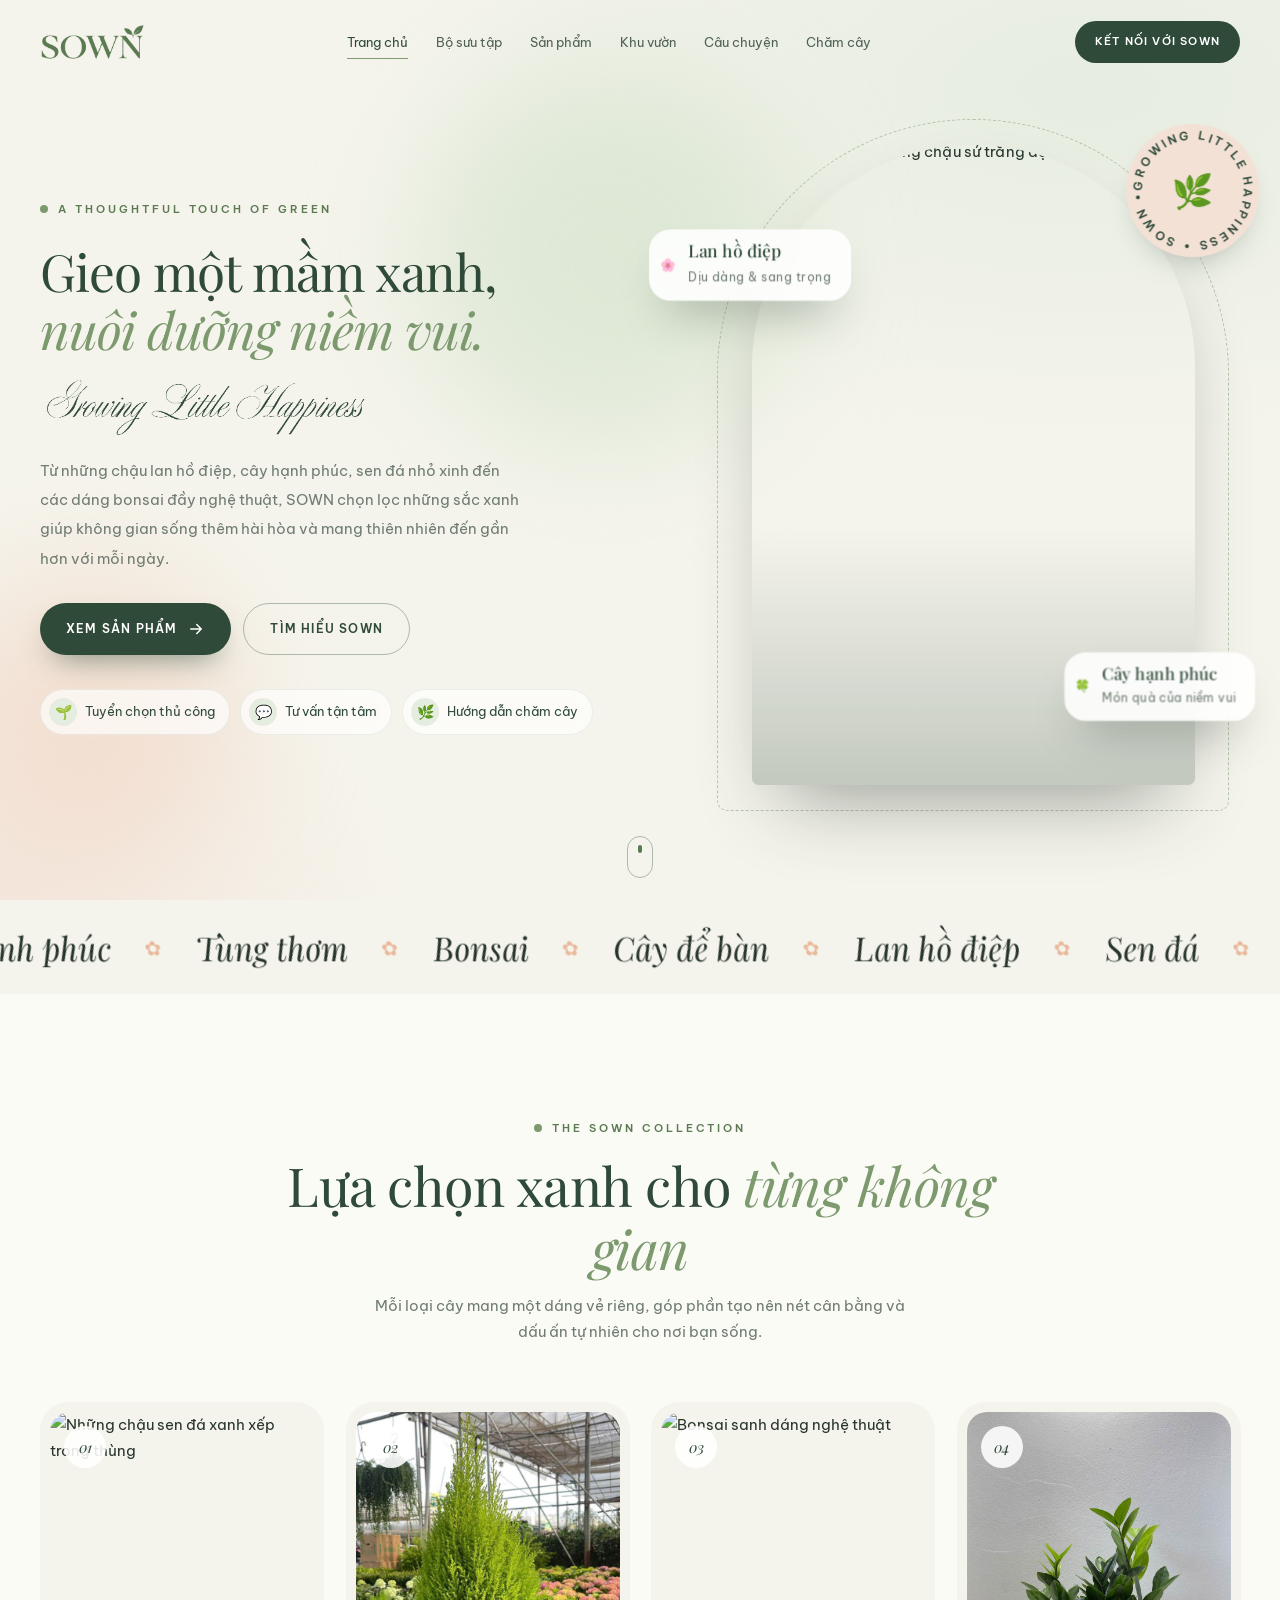
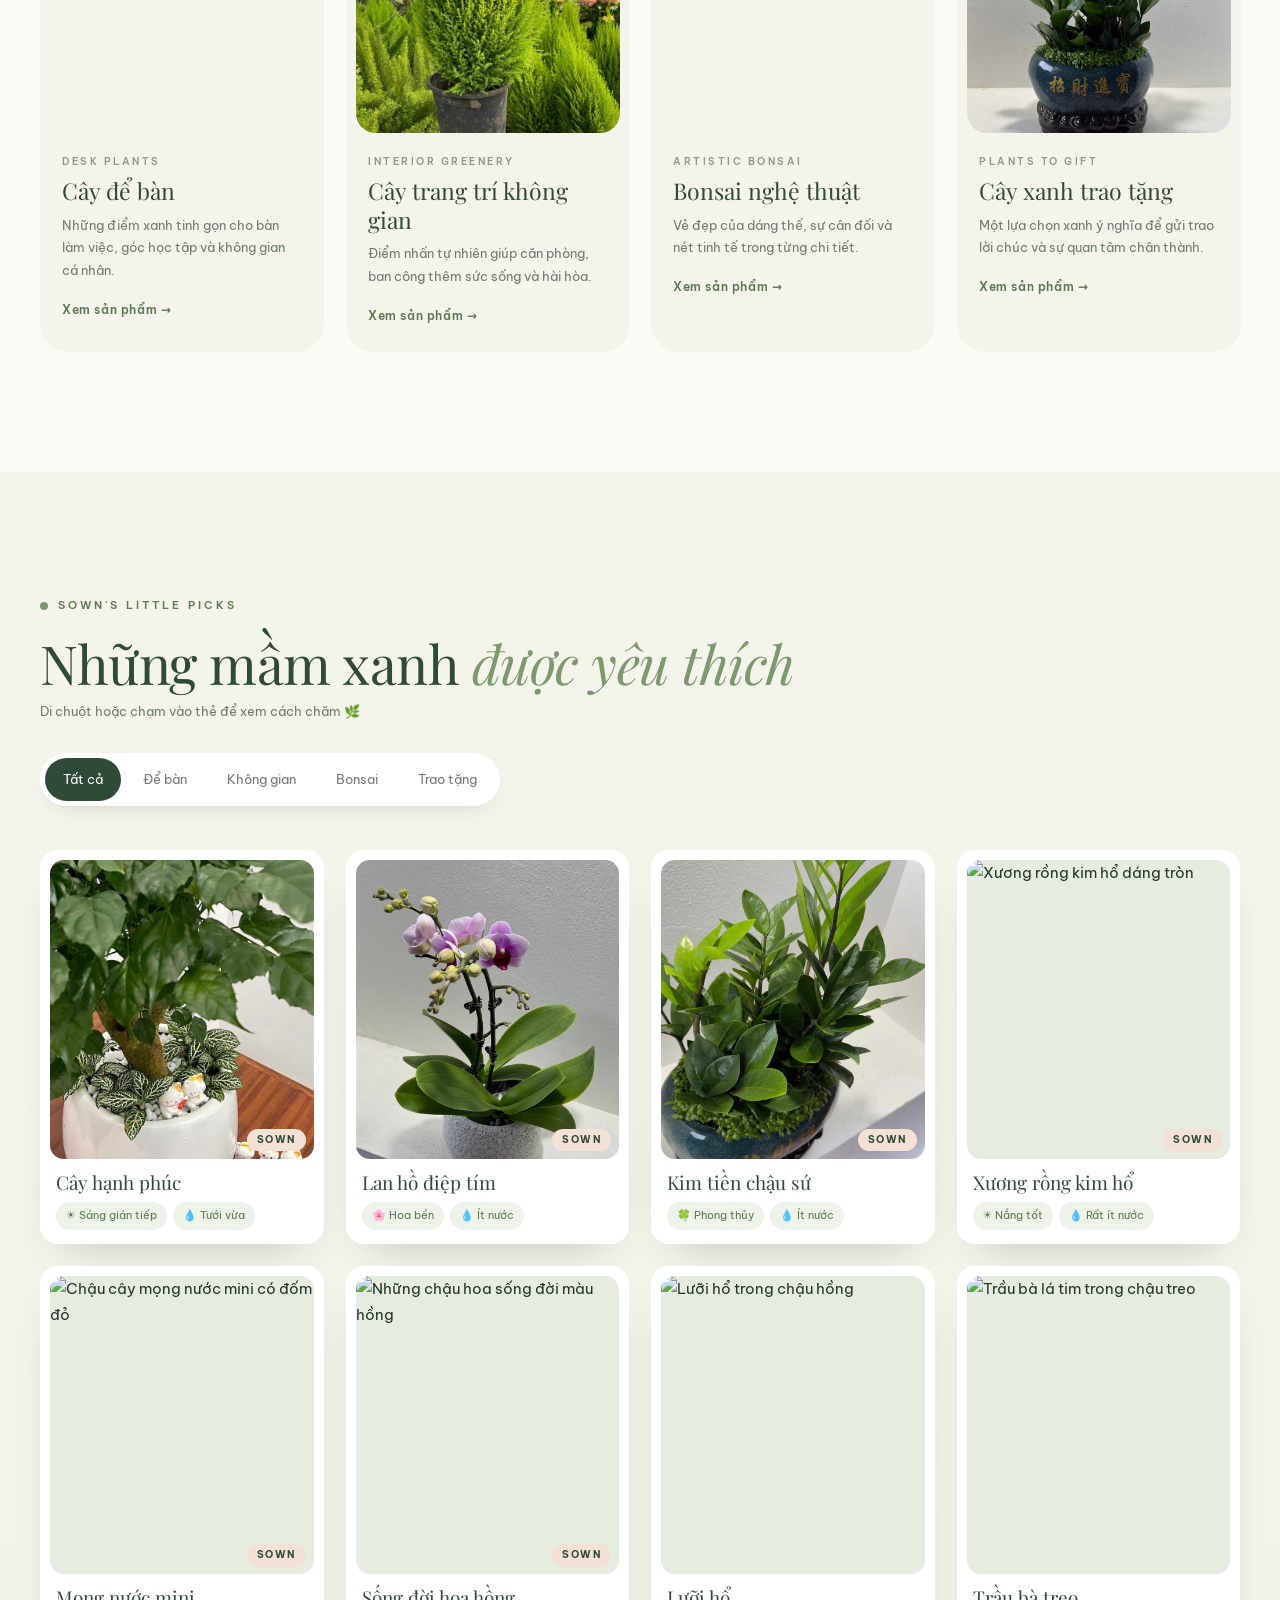
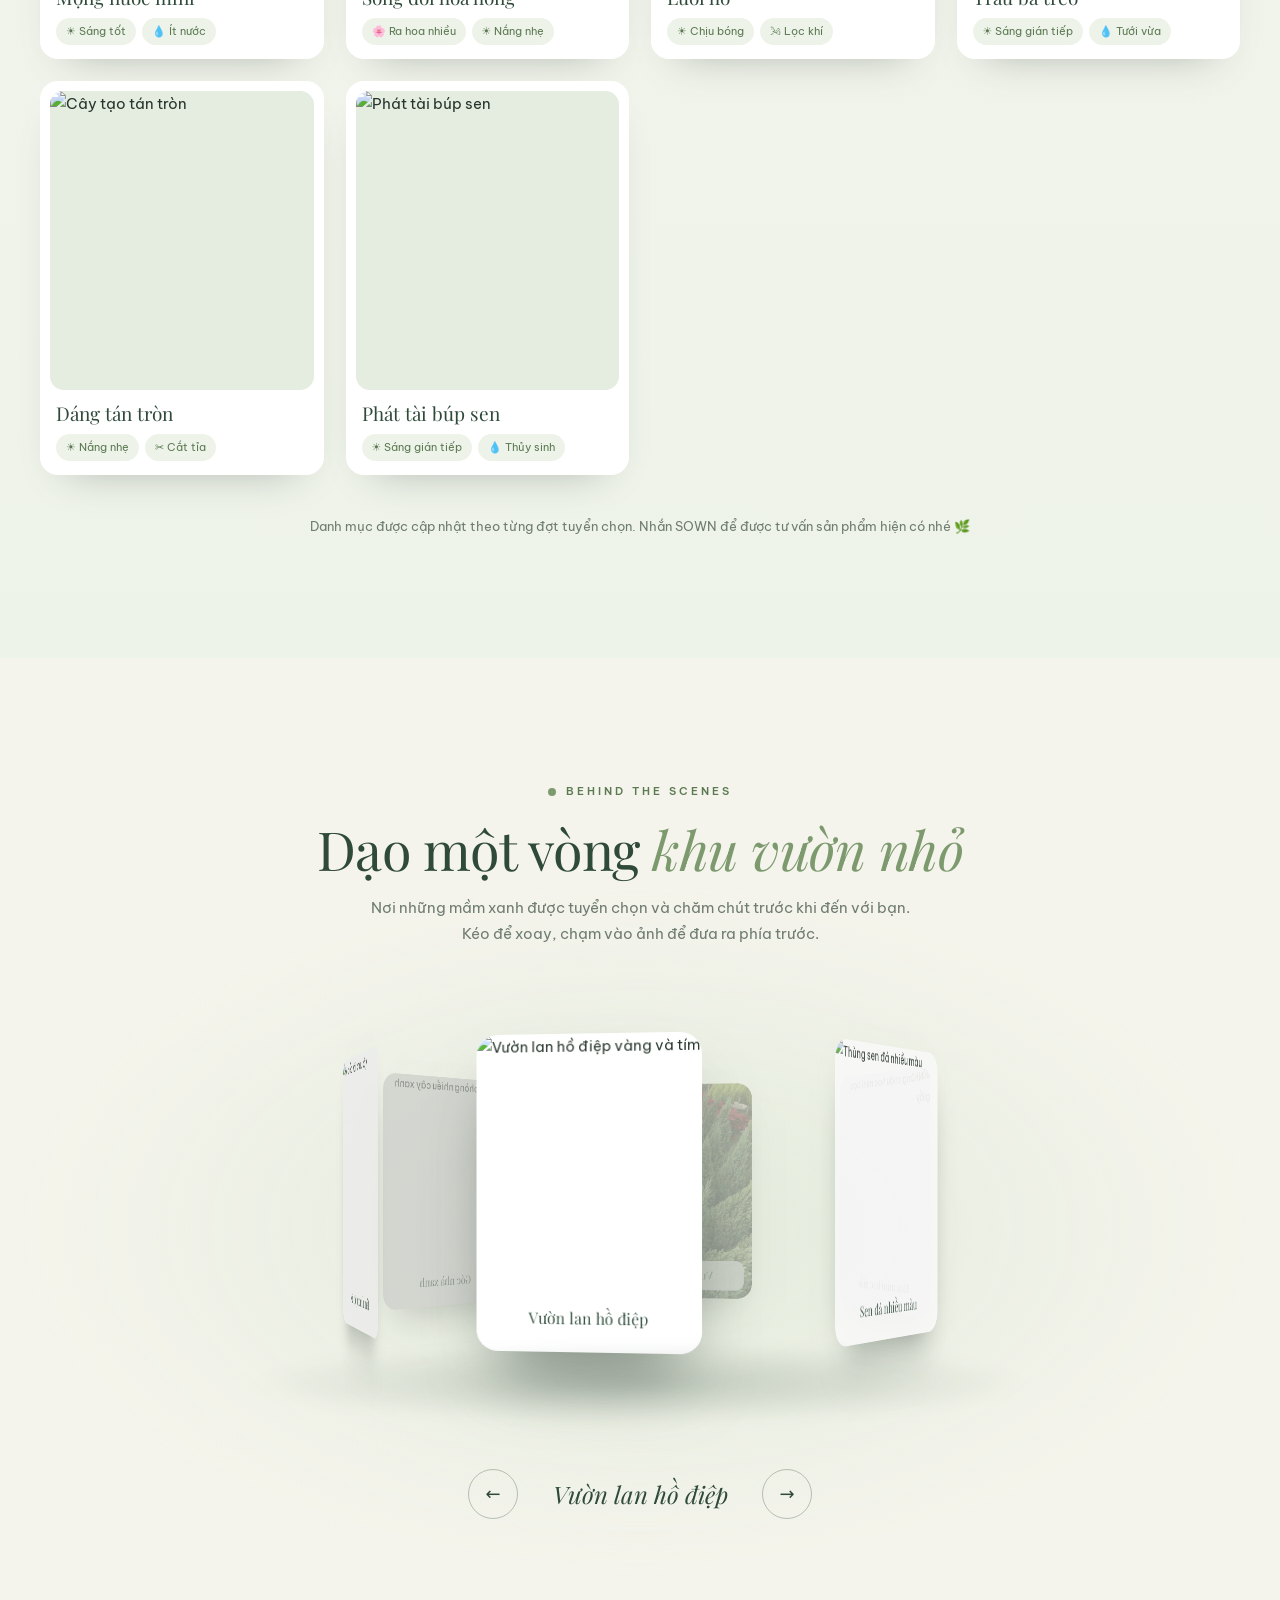
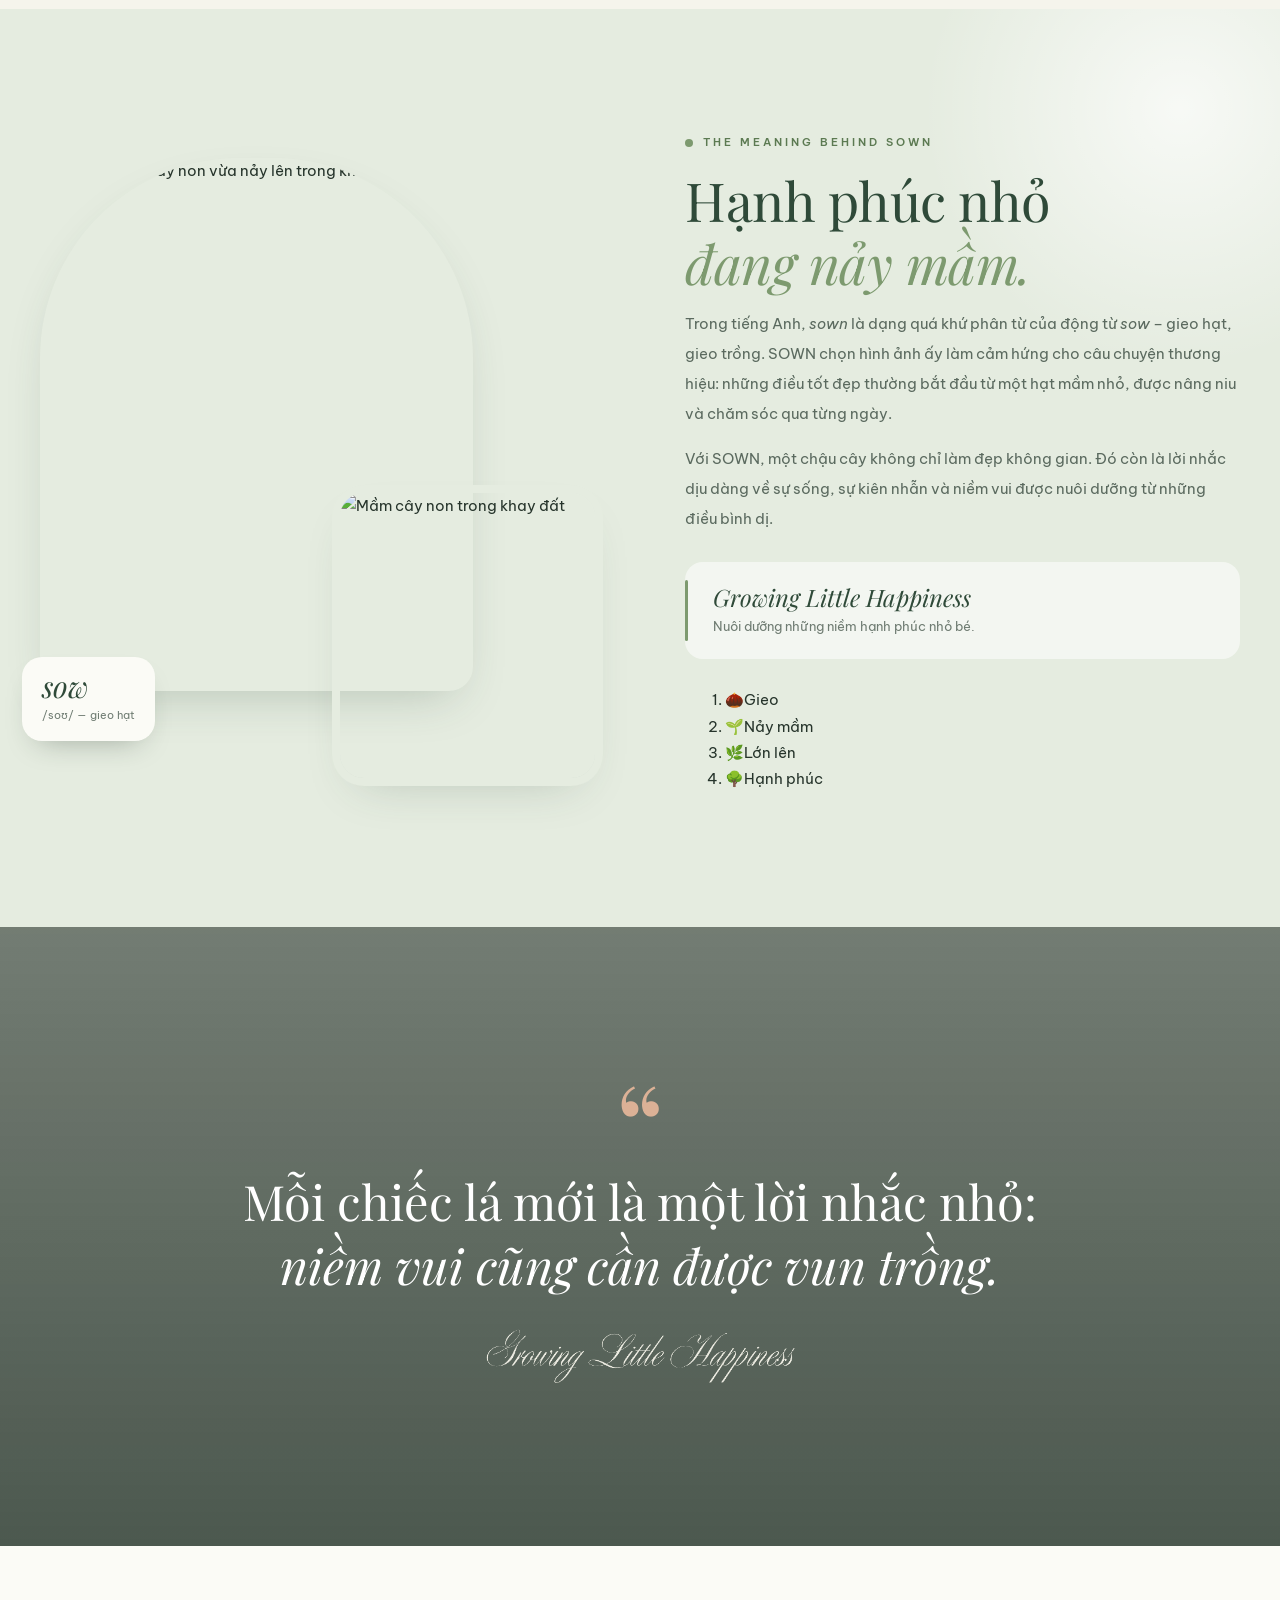
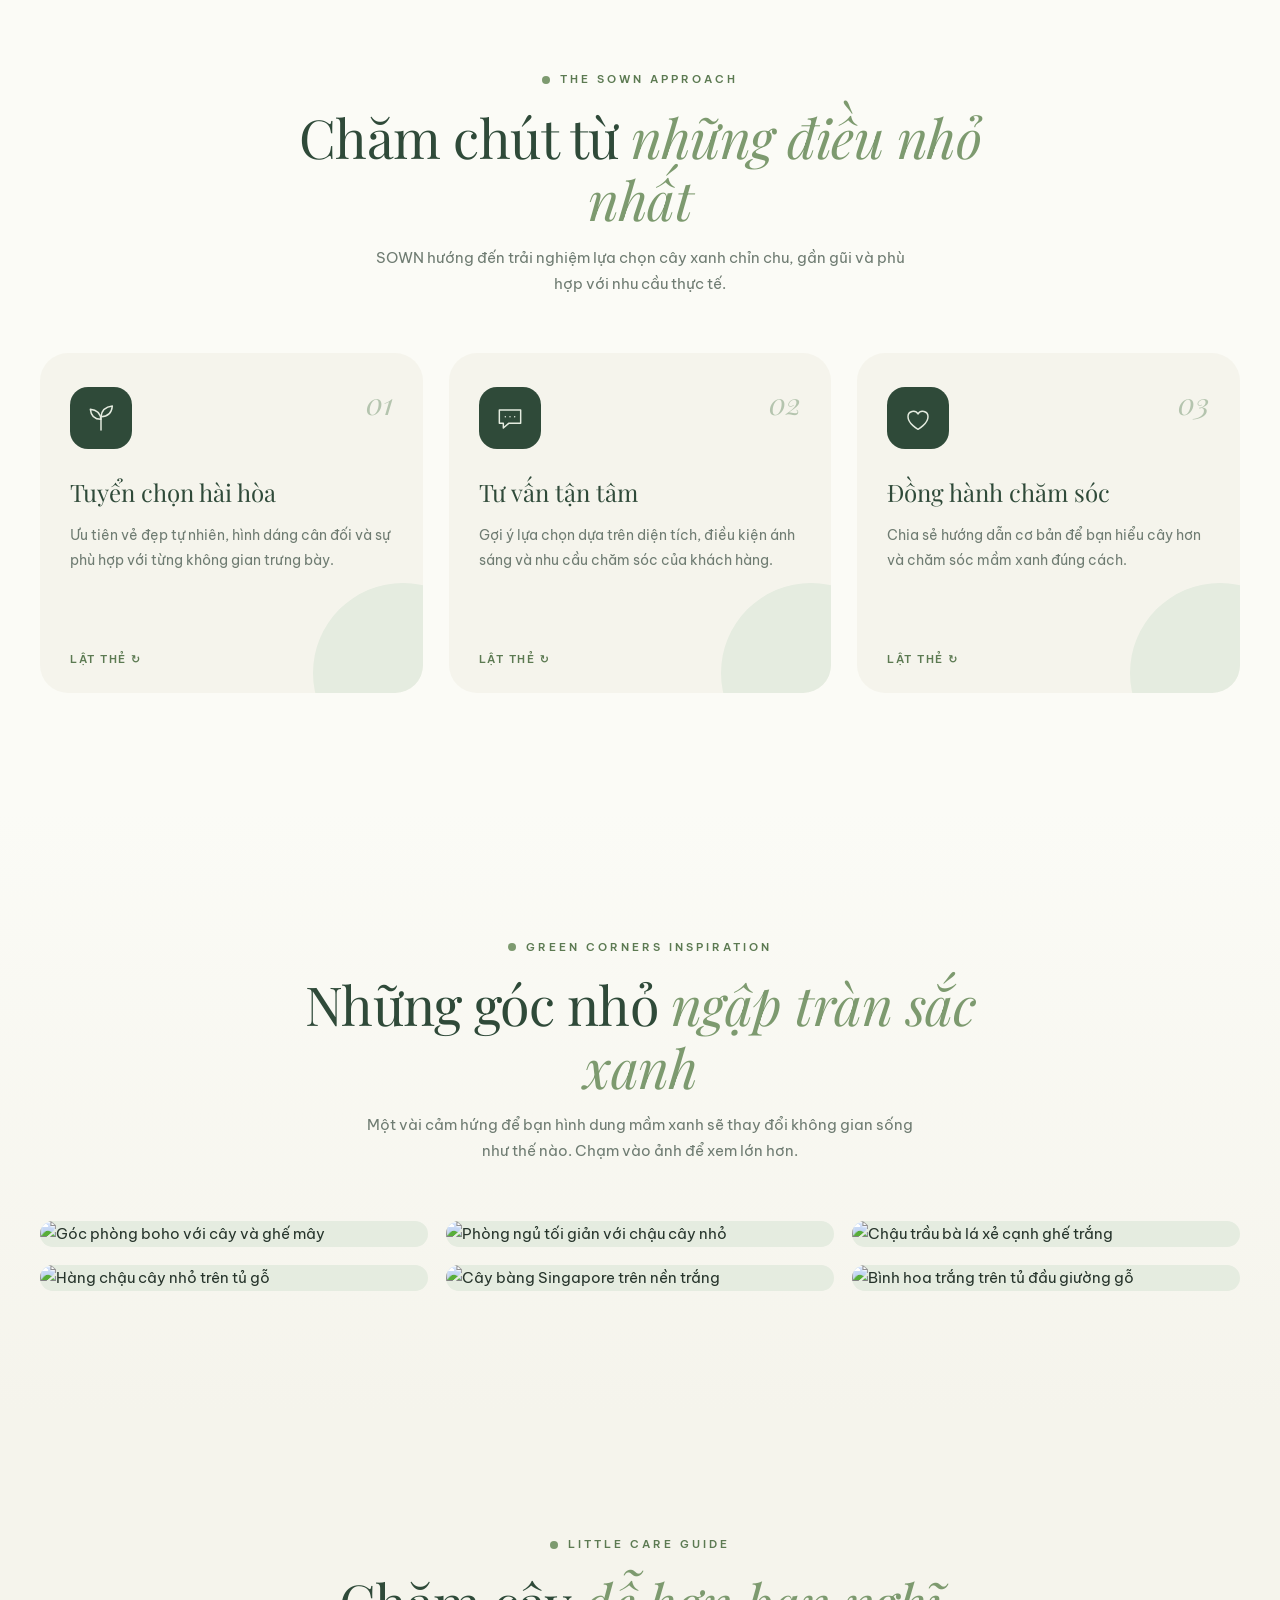
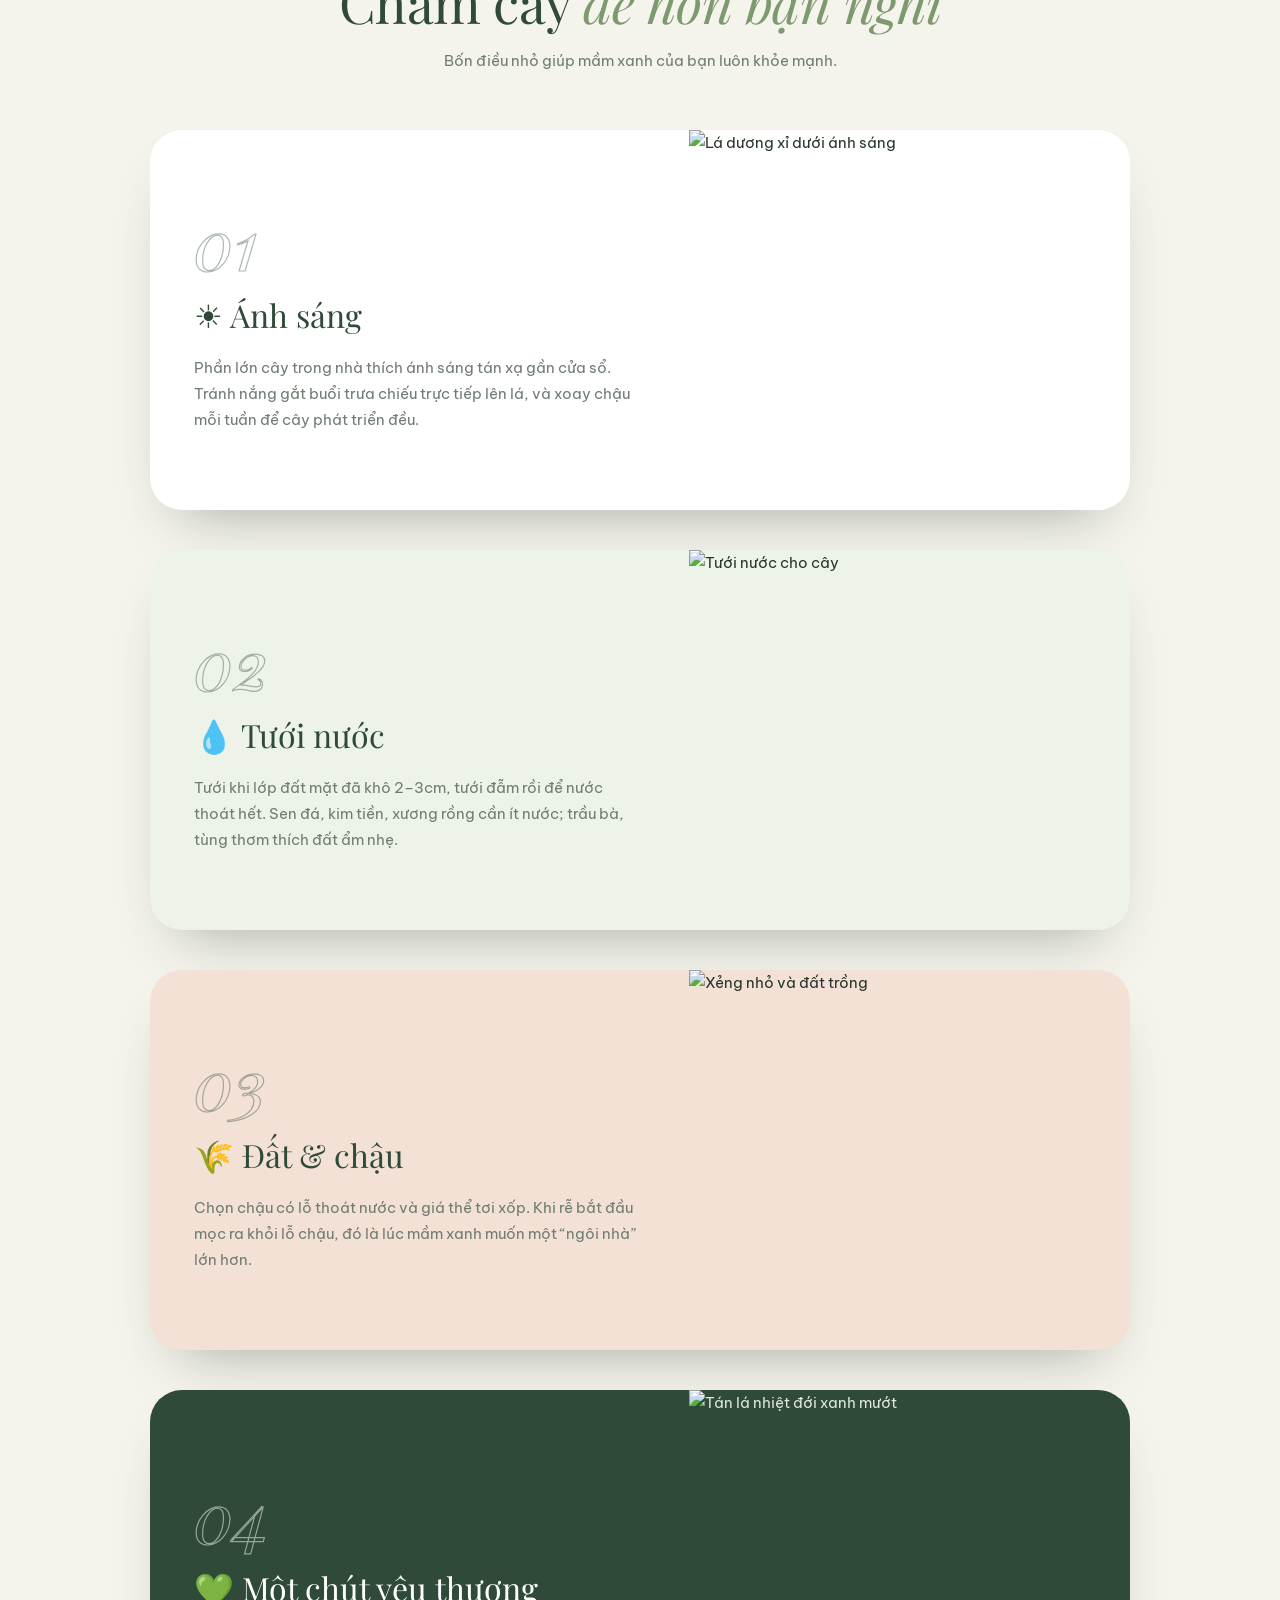
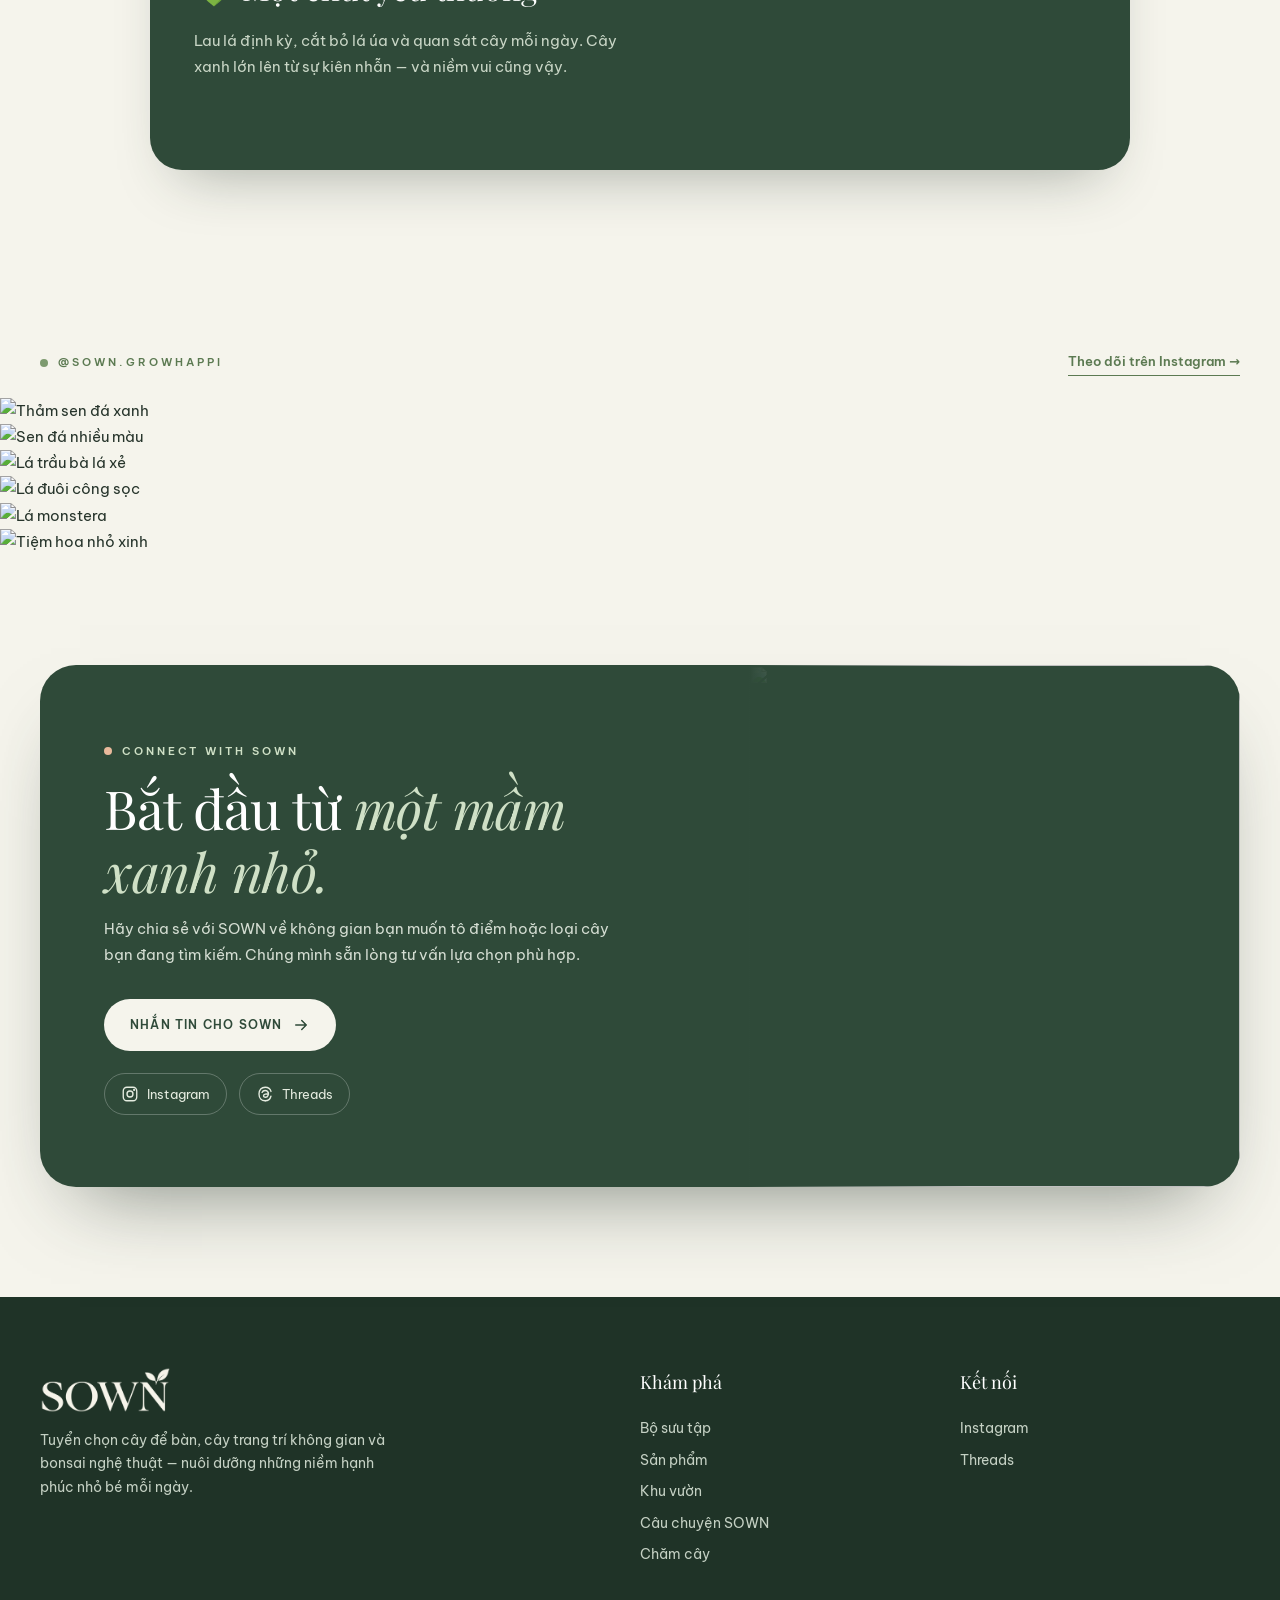
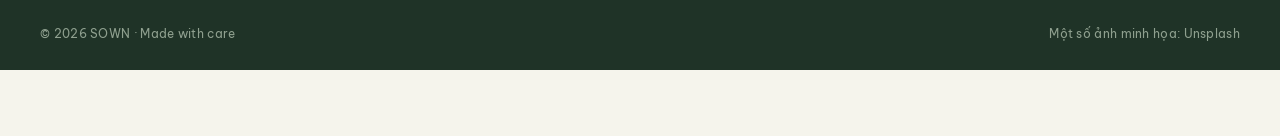
==== commit d9e10436: "Add files via upload" ====
--- a/index.html
+++ b/index.html
@@ -5,10 +5,10 @@
   <meta name="viewport" content="width=device-width, initial-scale=1">
   <meta name="theme-color" content="#f5f4ec">
   <title>SOWN — Growing Little Happiness</title>
-  <meta name="description" content="SOWN tuyển chọn cây để bàn, cây trang trí không gian, lan hồ điệp, kim tiền và bonsai nghệ thuật — nuôi dưỡng những niềm hạnh phúc nhỏ bé mỗi ngày.">
+  <meta name="description" content="SOWN tuyển chọn cây để bàn, lan hồ điệp, kim tiền, sen đá, cây trang trí không gian và bonsai — nuôi dưỡng những niềm hạnh phúc nhỏ bé mỗi ngày.">
   <meta property="og:title" content="SOWN — Growing Little Happiness">
   <meta property="og:description" content="Gieo một mầm xanh, nuôi dưỡng niềm vui. Cây để bàn, cây trang trí không gian và bonsai nghệ thuật.">
-  <meta property="og:image" content="assets/images/products/cay-hanh-phuc.jpg">
+  <meta property="og:image" content="assets/images/products/cay-hanh-phuc-2.jpg">
   <link rel="icon" type="image/svg+xml" href="assets/images/favicon.svg">
   <link rel="preconnect" href="https://fonts.googleapis.com">
   <link rel="preconnect" href="https://fonts.gstatic.com" crossorigin>
@@ -30,15 +30,10 @@
       <path class="sprout-leaf r" d="M60 56c2-20 15-31 35-33-2 21-15 32-35 33z"/>
     </svg>
     <img class="preloader-logo" src="assets/images/logo.png" alt="">
-    <div class="preloader-count"><span id="loadCount">0</span>%</div>
   </div>
 </div>
 
-<!-- Global UI -->
 <div class="scroll-progress" id="scrollProgress"></div>
-<div class="cursor-dot" id="cursorDot"></div>
-<div class="cursor-ring" id="cursorRing"><span class="cursor-label" id="cursorLabel"></span></div>
-<div class="grain" aria-hidden="true"></div>
 
 <!-- ============ HEADER ============ -->
 <header class="site-header" id="header">
@@ -47,13 +42,13 @@
     <nav class="nav-links" id="navLinks" aria-label="Điều hướng chính">
       <a href="#home" class="active">Trang chủ</a>
       <a href="#collection">Bộ sưu tập</a>
-      <a href="#showroom">Showroom 3D</a>
-      <a href="#picks">Gợi ý</a>
+      <a href="#picks">Sản phẩm</a>
+      <a href="#showroom">Khu vườn</a>
       <a href="#story">Câu chuyện</a>
       <a href="#care">Chăm cây</a>
       <a href="#contact" class="nav-mobile-cta">Liên hệ SOWN</a>
     </nav>
-    <a class="nav-cta magnetic" href="#contact"><span>Kết nối với SOWN</span></a>
+    <a class="nav-cta" href="#contact"><span>Kết nối với SOWN</span></a>
     <button class="menu-toggle" id="menuToggle" aria-label="Mở menu" aria-expanded="false" aria-controls="navLinks">
       <span></span><span></span>
     </button>
@@ -63,25 +58,21 @@
 <main>
   <!-- ============ HERO ============ -->
   <section class="hero" id="home">
-    <canvas class="hero-3d" id="hero3d" aria-hidden="true"></canvas>
     <div class="blob blob-1" aria-hidden="true"></div>
     <div class="blob blob-2" aria-hidden="true"></div>
 
     <div class="wrap hero-grid">
       <div class="hero-copy" id="heroCopy">
         <div class="eyebrow hero-in" style="--d:.1s"><span class="dot"></span>A thoughtful touch of green</div>
-        <h1 class="hero-title" aria-label="Gieo một mầm xanh, nuôi dưỡng niềm vui.">
-          <span class="line" data-split>Gieo một mầm xanh,</span>
-          <span class="line"><em data-split>nuôi dưỡng niềm vui.</em></span>
-        </h1>
-        <img class="hero-tagline hero-in" style="--d:1s" src="assets/images/tagline.png" alt="Growing Little Happiness">
-        <p class="hero-text hero-in" style="--d:1.1s">Từ những chậu lan hồ điệp, cây hạnh phúc nhỏ xinh đến các dáng bonsai đầy nghệ thuật, SOWN chọn lọc những sắc xanh giúp không gian sống thêm hài hòa và mang thiên nhiên đến gần hơn với mỗi ngày.</p>
-        <div class="button-row hero-in" style="--d:1.2s">
-          <a class="btn primary magnetic" href="#collection"><span>Khám phá bộ sưu tập</span>
+        <h1 class="hero-title hero-in" style="--d:.25s">Gieo một mầm xanh,<br><em>nuôi dưỡng niềm vui.</em></h1>
+        <img class="hero-tagline hero-in" style="--d:.4s" src="assets/images/tagline.png" alt="Growing Little Happiness">
+        <p class="hero-text hero-in" style="--d:.5s">Từ những chậu lan hồ điệp, cây hạnh phúc, sen đá nhỏ xinh đến các dáng bonsai đầy nghệ thuật, SOWN chọn lọc những sắc xanh giúp không gian sống thêm hài hòa và mang thiên nhiên đến gần hơn với mỗi ngày.</p>
+        <div class="button-row hero-in" style="--d:.6s">
+          <a class="btn primary" href="#picks"><span>Xem sản phẩm</span>
             <svg viewBox="0 0 24 24" aria-hidden="true"><path d="M5 12h14M13 6l6 6-6 6"/></svg></a>
-          <a class="btn ghost magnetic" href="#showroom"><span>Xem showroom 3D</span></a>
-        </div>
-        <ul class="hero-badges hero-in" style="--d:1.3s">
+          <a class="btn ghost" href="#story"><span>Tìm hiểu SOWN</span></a>
+        </div>
+        <ul class="hero-badges hero-in" style="--d:.7s">
           <li><span class="badge-ic">🌱</span>Tuyển chọn thủ công</li>
           <li><span class="badge-ic">💬</span>Tư vấn tận tâm</li>
           <li><span class="badge-ic">🌿</span>Hướng dẫn chăm cây</li>
@@ -89,117 +80,79 @@
       </div>
 
       <div class="hero-visual" id="heroVisual">
-        <div class="hero-stage" id="heroStage">
-          <div class="hero-ring hero-in" style="--d:.2s" aria-hidden="true"></div>
-          <div class="hero-arch hero-in" style="--d:.3s">
-            <img src="assets/images/products/cay-hanh-phuc.jpg" alt="Cây hạnh phúc trong chậu sứ trắng cùng những chú mèo gốm nhỏ">
-          </div>
-          <div class="float-card fc-1 hero-in" style="--d:.7s">
-            <img src="assets/images/products/lan-ho-diep-mini.jpg" alt="Lan hồ điệp mini">
-            <div><strong>Lan hồ điệp</strong><span>Dịu dàng &amp; sang trọng</span></div>
-          </div>
-          <div class="float-card fc-2 hero-in" style="--d:.85s">
-            <img src="assets/images/products/kim-tien-chau-su.jpg" alt="Kim tiền chậu sứ">
-            <div><strong>Kim tiền</strong><span>Chiêu tài, tiến bảo</span></div>
-          </div>
-          <div class="spin-badge hero-in" style="--d:1s" aria-hidden="true">
-            <svg viewBox="0 0 120 120">
-              <defs><path id="circlePath" d="M60 60m-46 0a46 46 0 1 1 92 0a46 46 0 1 1-92 0"/></defs>
-              <text><textPath href="#circlePath" textLength="286" lengthAdjust="spacing">GROWING LITTLE HAPPINESS • SOWN • </textPath></text>
-            </svg>
-            <span class="spin-leaf">🌿</span>
-          </div>
-        </div>
-      </div>
-    </div>
-
-    <a class="scroll-hint" href="#collection" aria-label="Cuộn xuống"><span></span><em>Cuộn xuống</em></a>
-  </section>
-
-  <!-- ============ MARQUEE (velocity reactive) ============ -->
-  <div class="marquee-wrap" aria-hidden="true">
-    <div class="marquee m-1"><div class="marquee-track" data-dir="-1">
-      <span>Cây để bàn</span><i>✿</i><span>Lan hồ điệp</span><i>✿</i><span>Bonsai nghệ thuật</span><i>✿</i><span>Kim tiền phong thủy</span><i>✿</i><span>Cây hạnh phúc</span><i>✿</i><span>Tùng thơm</span><i>✿</i>
-    </div></div>
-    <div class="marquee m-2"><div class="marquee-track" data-dir="1">
-      <span>Growing little happiness</span><i>❋</i><span>Gieo mầm xanh</span><i>❋</i><span>Nuôi dưỡng niềm vui</span><i>❋</i><span>Made with care</span><i>❋</i>
-    </div></div>
+        <div class="hero-ring hero-in" style="--d:.2s" aria-hidden="true"></div>
+        <div class="hero-arch hero-in" style="--d:.3s">
+          <img src="assets/images/products/cay-hanh-phuc-2.jpg" alt="Cây hạnh phúc trong chậu sứ trắng đặt trên bàn gỗ">
+        </div>
+        <div class="float-card fc-1 hero-in" style="--d:.7s">
+          <span class="fc-ic">🌸</span>
+          <div><strong>Lan hồ điệp</strong><span>Dịu dàng &amp; sang trọng</span></div>
+        </div>
+        <div class="float-card fc-2 hero-in" style="--d:.85s">
+          <span class="fc-ic">🍀</span>
+          <div><strong>Cây hạnh phúc</strong><span>Món quà của niềm vui</span></div>
+        </div>
+        <div class="spin-badge hero-in" style="--d:1s" aria-hidden="true">
+          <svg viewBox="0 0 120 120">
+            <defs><path id="circlePath" d="M60 60m-46 0a46 46 0 1 1 92 0a46 46 0 1 1-92 0"/></defs>
+            <text><textPath href="#circlePath" textLength="286" lengthAdjust="spacing">GROWING LITTLE HAPPINESS • SOWN • </textPath></text>
+          </svg>
+          <span class="spin-leaf">🌿</span>
+        </div>
+      </div>
+    </div>
+
+    <a class="scroll-hint" href="#collection" aria-label="Cuộn xuống"><span></span></a>
+  </section>
+
+  <!-- ============ MARQUEE ============ -->
+  <div class="marquee" aria-hidden="true">
+    <div class="marquee-track">
+      <span>Cây để bàn</span><i>✿</i><span>Lan hồ điệp</span><i>✿</i><span>Sen đá</span><i>✿</i><span>Kim tiền phong thủy</span><i>✿</i><span>Cây hạnh phúc</span><i>✿</i><span>Tùng thơm</span><i>✿</i><span>Bonsai</span><i>✿</i>
+      <span>Cây để bàn</span><i>✿</i><span>Lan hồ điệp</span><i>✿</i><span>Sen đá</span><i>✿</i><span>Kim tiền phong thủy</span><i>✿</i><span>Cây hạnh phúc</span><i>✿</i><span>Tùng thơm</span><i>✿</i><span>Bonsai</span><i>✿</i>
+    </div>
   </div>
 
   <!-- ============ COLLECTION ============ -->
   <section class="section collection" id="collection">
     <div class="wrap">
-      <div class="section-heading">
-        <div class="eyebrow reveal"><span class="dot"></span>The SOWN collection</div>
-        <h2 class="split-reveal" data-split>Lựa chọn xanh cho từng không gian</h2>
-        <p class="reveal" style="--d:.2s">Mỗi loại cây mang một dáng vẻ riêng, góp phần tạo nên nét cân bằng và dấu ấn tự nhiên cho nơi bạn sống.</p>
+      <div class="section-heading reveal">
+        <div class="eyebrow"><span class="dot"></span>The SOWN collection</div>
+        <h2>Lựa chọn xanh cho <em>từng không gian</em></h2>
+        <p>Mỗi loại cây mang một dáng vẻ riêng, góp phần tạo nên nét cân bằng và dấu ấn tự nhiên cho nơi bạn sống.</p>
       </div>
 
       <div class="collection-grid">
-        <a class="collection-card reveal" data-tilt data-cursor="Xem" href="#picks" data-filter-link="desk" style="--d:0s">
-          <div class="cc-media img-reveal"><img loading="lazy" src="assets/images/products/lan-ho-diep-mini.jpg" alt="Lan hồ điệp mini trong chậu đá xám"><span class="cc-tag">01</span></div>
-          <div class="cc-body"><div class="card-index">Desk plants</div><h3>Cây để bàn</h3><p>Những điểm xanh tinh gọn cho bàn làm việc, góc học tập và không gian cá nhân.</p><span class="cc-link">Xem gợi ý <b>→</b></span></div>
-          <span class="glare"></span>
+        <a class="collection-card reveal" href="#picks" data-filter-link="desk" style="--d:0s">
+          <div class="cc-media"><img loading="lazy" src="assets/images/products/sen-da.jpg" alt="Những chậu sen đá xanh xếp trong thùng"><span class="cc-tag">01</span></div>
+          <div class="cc-body"><div class="card-index">Desk plants</div><h3>Cây để bàn</h3><p>Những điểm xanh tinh gọn cho bàn làm việc, góc học tập và không gian cá nhân.</p><span class="cc-link">Xem sản phẩm <b>→</b></span></div>
         </a>
-        <a class="collection-card reveal" data-tilt data-cursor="Xem" href="#picks" data-filter-link="space" style="--d:.1s">
-          <div class="cc-media img-reveal"><img loading="lazy" src="assets/images/products/tung-thom.jpg" alt="Cây tùng thơm xanh vàng trong chậu"><span class="cc-tag">02</span></div>
-          <div class="cc-body"><div class="card-index">Interior greenery</div><h3>Cây trang trí không gian</h3><p>Điểm nhấn tự nhiên giúp căn phòng thêm sức sống và hài hòa.</p><span class="cc-link">Xem gợi ý <b>→</b></span></div>
-          <span class="glare"></span>
+        <a class="collection-card reveal" href="#picks" data-filter-link="space" style="--d:.1s">
+          <div class="cc-media"><img loading="lazy" src="assets/images/products/tung-thom.jpg" alt="Cây tùng thơm xanh vàng trong chậu"><span class="cc-tag">02</span></div>
+          <div class="cc-body"><div class="card-index">Interior greenery</div><h3>Cây trang trí không gian</h3><p>Điểm nhấn tự nhiên giúp căn phòng, ban công thêm sức sống và hài hòa.</p><span class="cc-link">Xem sản phẩm <b>→</b></span></div>
         </a>
-        <a class="collection-card reveal" data-tilt data-cursor="Xem" href="#picks" data-filter-link="bonsai" style="--d:.2s">
-          <div class="cc-media img-reveal"><img loading="lazy" src="https://images.unsplash.com/photo-1512428813834-c702c7702b78?auto=format&fit=crop&w=700&q=82" alt="Bonsai sanh dáng nghệ thuật"><span class="cc-tag">03</span></div>
-          <div class="cc-body"><div class="card-index">Artistic bonsai</div><h3>Bonsai nghệ thuật</h3><p>Vẻ đẹp của dáng thế, sự cân đối và nét tinh tế trong từng chi tiết.</p><span class="cc-link">Xem gợi ý <b>→</b></span></div>
-          <span class="glare"></span>
+        <a class="collection-card reveal" href="#picks" data-filter-link="bonsai" style="--d:.2s">
+          <div class="cc-media"><img loading="lazy" src="https://images.unsplash.com/photo-1512428813834-c702c7702b78?auto=format&fit=crop&w=700&q=82" alt="Bonsai sanh dáng nghệ thuật"><span class="cc-tag">03</span></div>
+          <div class="cc-body"><div class="card-index">Artistic bonsai</div><h3>Bonsai nghệ thuật</h3><p>Vẻ đẹp của dáng thế, sự cân đối và nét tinh tế trong từng chi tiết.</p><span class="cc-link">Xem sản phẩm <b>→</b></span></div>
         </a>
-        <a class="collection-card reveal" data-tilt data-cursor="Xem" href="#picks" data-filter-link="gift" style="--d:.3s">
-          <div class="cc-media img-reveal"><img loading="lazy" src="assets/images/products/kim-tien-chau-su.jpg" alt="Kim tiền trong chậu sứ xanh chiêu tài tiến bảo"><span class="cc-tag">04</span></div>
-          <div class="cc-body"><div class="card-index">Plants to gift</div><h3>Cây xanh trao tặng</h3><p>Một lựa chọn xanh ý nghĩa để gửi trao lời chúc và sự quan tâm chân thành.</p><span class="cc-link">Xem gợi ý <b>→</b></span></div>
-          <span class="glare"></span>
+        <a class="collection-card reveal" href="#picks" data-filter-link="gift" style="--d:.3s">
+          <div class="cc-media"><img loading="lazy" src="assets/images/products/kim-tien-chau-su.jpg" alt="Kim tiền trong chậu sứ xanh chiêu tài tiến bảo"><span class="cc-tag">04</span></div>
+          <div class="cc-body"><div class="card-index">Plants to gift</div><h3>Cây xanh trao tặng</h3><p>Một lựa chọn xanh ý nghĩa để gửi trao lời chúc và sự quan tâm chân thành.</p><span class="cc-link">Xem sản phẩm <b>→</b></span></div>
         </a>
       </div>
     </div>
   </section>
 
-  <!-- ============ 3D SHOWROOM ============ -->
-  <section class="section showroom" id="showroom">
-    <div class="showroom-bg-text" aria-hidden="true">SOWN</div>
-    <div class="wrap">
-      <div class="section-heading">
-        <div class="eyebrow reveal"><span class="dot"></span>3D showroom</div>
-        <h2 class="split-reveal" data-split>Dạo một vòng khu vườn nhỏ</h2>
-        <p class="reveal" style="--d:.2s">Kéo để xoay vòng trưng bày, chạm vào một chậu cây để đưa nó ra phía trước.</p>
-      </div>
-    </div>
-    <div class="carousel-scene" id="carousel" data-cursor="Kéo">
-      <div class="carousel-ring" id="carouselRing">
-        <figure class="c-item"><img src="assets/images/products/cay-hanh-phuc.jpg" alt="Cây hạnh phúc" draggable="false"><figcaption>Cây hạnh phúc</figcaption></figure>
-        <figure class="c-item"><img src="assets/images/products/lan-ho-diep.jpg" alt="Lan hồ điệp tím" draggable="false"><figcaption>Lan hồ điệp</figcaption></figure>
-        <figure class="c-item"><img src="assets/images/products/kim-tien-chau-su.jpg" alt="Kim tiền chậu sứ" draggable="false"><figcaption>Kim tiền chậu sứ</figcaption></figure>
-        <figure class="c-item"><img src="assets/images/products/tung-thom.jpg" alt="Tùng thơm" draggable="false"><figcaption>Tùng thơm</figcaption></figure>
-        <figure class="c-item"><img src="https://images.unsplash.com/photo-1512428813834-c702c7702b78?auto=format&fit=crop&w=600&q=80" alt="Bonsai sanh" draggable="false"><figcaption>Bonsai sanh</figcaption></figure>
-        <figure class="c-item"><img src="assets/images/products/lan-ho-diep-mini.jpg" alt="Lan hồ điệp mini" draggable="false"><figcaption>Lan mini</figcaption></figure>
-        <figure class="c-item"><img src="assets/images/products/kim-tien-phong-thuy.jpg" alt="Kim tiền phong thủy" draggable="false"><figcaption>Kim tiền phong thủy</figcaption></figure>
-        <figure class="c-item"><img src="https://images.unsplash.com/photo-1620127252536-03bdfcf6d5c3?auto=format&fit=crop&w=600&q=80" alt="Lưỡi hổ" draggable="false"><figcaption>Lưỡi hổ</figcaption></figure>
-      </div>
-      <div class="carousel-floor" aria-hidden="true"></div>
-    </div>
-    <div class="carousel-controls">
-      <button class="c-btn" id="cPrev" aria-label="Xoay trái">←</button>
-      <span class="c-current" id="cCurrent">Cây hạnh phúc</span>
-      <button class="c-btn" id="cNext" aria-label="Xoay phải">→</button>
-    </div>
-  </section>
-
-  <!-- ============ FEATURED PICKS (flip cards) ============ -->
+  <!-- ============ PRODUCTS (flip cards) ============ -->
   <section class="section picks" id="picks">
     <div class="wrap">
-      <div class="picks-head">
+      <div class="picks-head reveal">
         <div>
-          <div class="eyebrow reveal"><span class="dot"></span>SOWN's little picks</div>
-          <h2 class="split-reveal" data-split>Những mầm xanh được yêu thích</h2>
-          <p class="picks-hint reveal">Di chuột hoặc chạm vào thẻ để lật xem cách chăm 🌿</p>
-        </div>
-        <div class="filters reveal" role="tablist" aria-label="Lọc theo loại cây">
+          <div class="eyebrow"><span class="dot"></span>SOWN's little picks</div>
+          <h2>Những mầm xanh <em>được yêu thích</em></h2>
+          <p class="picks-hint">Di chuột hoặc chạm vào thẻ để xem cách chăm 🌿</p>
+        </div>
+        <div class="filters" role="tablist" aria-label="Lọc theo loại cây">
           <button class="filter active" data-filter="all" role="tab" aria-selected="true">Tất cả</button>
           <button class="filter" data-filter="desk" role="tab" aria-selected="false">Để bàn</button>
           <button class="filter" data-filter="space" role="tab" aria-selected="false">Không gian</button>
@@ -210,11 +163,10 @@
       </div>
 
       <div class="picks-grid" id="picksGrid">
-        <!-- Real SOWN photos -->
         <article class="pick" data-cat="gift" tabindex="0">
           <div class="pick-inner">
-            <div class="pick-front"><div class="pick-media"><img loading="lazy" src="assets/images/products/cay-hanh-phuc.jpg" alt="Cây hạnh phúc chậu sứ trắng"></div><div class="pick-body"><span class="pick-badge">SOWN</span><h3>Cây hạnh phúc</h3><div class="pick-tags"><span>☀ Sáng gián tiếp</span><span>💧 Tưới vừa</span></div></div></div>
-            <div class="pick-back"><h3>Cây hạnh phúc</h3><p>Biểu tượng của niềm vui và sự sum vầy — đúng tinh thần <em>Growing Little Happiness</em>. Hợp đặt bàn làm việc, phòng khách, làm quà tân gia.</p><ul><li>☀ Ánh sáng tán xạ</li><li>💧 2–3 lần/tuần</li><li>🎁 Quà tân gia, khai trương</li></ul><a class="pick-ask" href="https://www.instagram.com/sown.growhappi" target="_blank" rel="noopener">Hỏi SOWN →</a></div>
+            <div class="pick-front"><div class="pick-media"><img loading="lazy" src="assets/images/products/cay-hanh-phuc.jpg" alt="Cây hạnh phúc chậu sứ trắng cùng mèo gốm"></div><div class="pick-body"><span class="pick-badge">SOWN</span><h3>Cây hạnh phúc</h3><div class="pick-tags"><span>☀ Sáng gián tiếp</span><span>💧 Tưới vừa</span></div></div></div>
+            <div class="pick-back"><h3>Cây hạnh phúc</h3><p>Biểu tượng của niềm vui và sự sum vầy — đúng tinh thần <em>Growing Little Happiness</em>. Hợp bàn làm việc, phòng khách, quà tân gia.</p><ul><li>☀ Ánh sáng tán xạ</li><li>💧 2–3 lần/tuần</li><li>🎁 Quà tân gia, khai trương</li></ul><a class="pick-ask" href="https://www.instagram.com/sown.growhappi" target="_blank" rel="noopener">Hỏi SOWN →</a></div>
           </div>
         </article>
         <article class="pick" data-cat="gift" tabindex="0">
@@ -223,59 +175,40 @@
             <div class="pick-back"><h3>Lan hồ điệp tím</h3><p>Những cánh hoa tím nhạt mềm mại, sang trọng mà vẫn dịu dàng. Món quà tinh tế cho người thương, thầy cô, đối tác.</p><ul><li>☀ Sáng nhẹ, tránh nắng gắt</li><li>💧 Tưới khi giá thể khô</li><li>🌸 Hoa giữ lâu nhiều tuần</li></ul><a class="pick-ask" href="https://www.instagram.com/sown.growhappi" target="_blank" rel="noopener">Hỏi SOWN →</a></div>
           </div>
         </article>
+        <article class="pick" data-cat="gift" tabindex="0">
+          <div class="pick-inner">
+            <div class="pick-front"><div class="pick-media"><img loading="lazy" src="assets/images/products/kim-tien-phong-thuy.jpg" alt="Kim tiền chậu sứ men xanh phủ rêu"></div><div class="pick-body"><span class="pick-badge">SOWN</span><h3>Kim tiền chậu sứ</h3><div class="pick-tags"><span>🍀 Phong thủy</span><span>💧 Ít nước</span></div></div></div>
+            <div class="pick-back"><h3>Kim tiền chậu sứ</h3><p>Chậu sứ men xanh khắc chữ “Chiêu tài tiến bảo”, phủ rêu xanh — lời chúc may mắn, tài lộc cho dịp khai trương.</p><ul><li>☀ Chịu bóng tốt</li><li>💧 1–2 lần/tuần</li><li>🎁 Quà khai trương</li></ul><a class="pick-ask" href="https://www.instagram.com/sown.growhappi" target="_blank" rel="noopener">Hỏi SOWN →</a></div>
+          </div>
+        </article>
         <article class="pick" data-cat="desk" tabindex="0">
           <div class="pick-inner">
-            <div class="pick-front"><div class="pick-media"><img loading="lazy" src="assets/images/products/lan-ho-diep-mini.jpg" alt="Lan hồ điệp mini"></div><div class="pick-body"><span class="pick-badge">SOWN</span><h3>Lan hồ điệp mini</h3><div class="pick-tags"><span>🖥 Để bàn</span><span>💧 Ít nước</span></div></div></div>
-            <div class="pick-back"><h3>Lan hồ điệp mini</h3><p>Phiên bản nhỏ xinh cho góc bàn làm việc, kệ sách hay bậu cửa sổ. Gọn gàng, thanh lịch.</p><ul><li>☀ Gần cửa sổ</li><li>💧 1 lần/tuần</li><li>🌬 Thích không khí thoáng</li></ul><a class="pick-ask" href="https://www.instagram.com/sown.growhappi" target="_blank" rel="noopener">Hỏi SOWN →</a></div>
-          </div>
-        </article>
-        <article class="pick" data-cat="gift" tabindex="0">
-          <div class="pick-inner">
-            <div class="pick-front"><div class="pick-media"><img loading="lazy" src="assets/images/products/kim-tien-chau-su.jpg" alt="Kim tiền chậu sứ xanh"></div><div class="pick-body"><span class="pick-badge">SOWN</span><h3>Kim tiền chậu sứ</h3><div class="pick-tags"><span>🍀 Phong thủy</span><span>💧 Ít nước</span></div></div></div>
-            <div class="pick-back"><h3>Kim tiền chậu sứ</h3><p>Chậu sứ men xanh khắc chữ “Chiêu tài tiến bảo”, phủ rêu xanh — lời chúc may mắn, tài lộc cho dịp khai trương.</p><ul><li>☀ Chịu bóng tốt</li><li>💧 1–2 lần/tuần</li><li>🎁 Quà khai trương</li></ul><a class="pick-ask" href="https://www.instagram.com/sown.growhappi" target="_blank" rel="noopener">Hỏi SOWN →</a></div>
+            <div class="pick-front"><div class="pick-media"><img loading="lazy" src="assets/images/products/xuong-rong-kim-ho.jpg" alt="Xương rồng kim hổ dáng tròn"></div><div class="pick-body"><span class="pick-badge">SOWN</span><h3>Xương rồng kim hổ</h3><div class="pick-tags"><span>☀ Nắng tốt</span><span>💧 Rất ít nước</span></div></div></div>
+            <div class="pick-back"><h3>Xương rồng kim hổ</h3><p>Dáng tròn đầy với hàng gai vàng óng — khỏe, bền và gần như không cần chăm. Hợp bậu cửa sổ, ban công nhiều nắng.</p><ul><li>☀ Nắng trực tiếp</li><li>💧 2–3 tuần/lần</li><li>🌵 Chịu hạn tốt</li></ul><a class="pick-ask" href="https://www.instagram.com/sown.growhappi" target="_blank" rel="noopener">Hỏi SOWN →</a></div>
+          </div>
+        </article>
+        <article class="pick" data-cat="desk" tabindex="0">
+          <div class="pick-inner">
+            <div class="pick-front"><div class="pick-media"><img loading="lazy" src="assets/images/products/mong-nuoc-mini.jpg" alt="Chậu cây mọng nước mini có đốm đỏ"></div><div class="pick-body"><span class="pick-badge">SOWN</span><h3>Mọng nước mini</h3><div class="pick-tags"><span>☀ Sáng tốt</span><span>💧 Ít nước</span></div></div></div>
+            <div class="pick-back"><h3>Mọng nước mini</h3><p>Những nhánh xanh mập mạp điểm chấm đỏ đáng yêu — một người bạn nhỏ vui mắt cho góc làm việc.</p><ul><li>☀ Ánh sáng nhiều</li><li>💧 1–2 tuần/lần</li><li>🖥 Hợp bàn làm việc</li></ul><a class="pick-ask" href="https://www.instagram.com/sown.growhappi" target="_blank" rel="noopener">Hỏi SOWN →</a></div>
           </div>
         </article>
         <article class="pick" data-cat="space" tabindex="0">
           <div class="pick-inner">
-            <div class="pick-front"><div class="pick-media"><img loading="lazy" src="assets/images/products/kim-tien-phong-thuy.jpg" alt="Kim tiền phong thủy"></div><div class="pick-body"><span class="pick-badge">SOWN</span><h3>Kim tiền phong thủy</h3><div class="pick-tags"><span>☀ Chịu bóng</span><span>🍀 Tài lộc</span></div></div></div>
-            <div class="pick-back"><h3>Kim tiền phong thủy</h3><p>Tán lá xanh bóng, dáng khỏe khoắn, rất hợp phòng khách, quầy lễ tân hay văn phòng.</p><ul><li>☀ Ánh sáng yếu vẫn ổn</li><li>💧 Đất khô mới tưới</li><li>🌿 Rất dễ chăm</li></ul><a class="pick-ask" href="https://www.instagram.com/sown.growhappi" target="_blank" rel="noopener">Hỏi SOWN →</a></div>
+            <div class="pick-front"><div class="pick-media"><img loading="lazy" src="assets/images/products/song-doi-hong.jpg" alt="Những chậu hoa sống đời màu hồng"></div><div class="pick-body"><span class="pick-badge">SOWN</span><h3>Sống đời hoa hồng</h3><div class="pick-tags"><span>🌸 Ra hoa nhiều</span><span>☀ Nắng nhẹ</span></div></div></div>
+            <div class="pick-back"><h3>Sống đời hoa hồng</h3><p>Những chùm hoa hồng nhỏ li ti phủ kín chậu, tươi tắn cho ban công, bậu cửa sổ hay kệ hiên nhà.</p><ul><li>☀ Nắng buổi sáng</li><li>💧 Đất khô mới tưới</li><li>🌸 Hoa lâu tàn</li></ul><a class="pick-ask" href="https://www.instagram.com/sown.growhappi" target="_blank" rel="noopener">Hỏi SOWN →</a></div>
           </div>
         </article>
         <article class="pick" data-cat="space" tabindex="0">
           <div class="pick-inner">
-            <div class="pick-front"><div class="pick-media"><img loading="lazy" src="assets/images/products/tung-thom.jpg" alt="Tùng thơm"></div><div class="pick-body"><span class="pick-badge">SOWN</span><h3>Tùng thơm</h3><div class="pick-tags"><span>☀ Nắng tốt</span><span>🌲 Hương dịu</span></div></div></div>
-            <div class="pick-back"><h3>Tùng thơm</h3><p>Dáng tháp xanh vàng chanh, lá thơm nhẹ khi chạm vào. Điểm nhấn tươi tắn cho ban công, hiên nhà và mùa Giáng sinh.</p><ul><li>☀ Nhiều nắng</li><li>💧 Giữ đất ẩm nhẹ</li><li>🎄 Trang trí mùa lễ</li></ul><a class="pick-ask" href="https://www.instagram.com/sown.growhappi" target="_blank" rel="noopener">Hỏi SOWN →</a></div>
-          </div>
-        </article>
-        <!-- Illustrative photos -->
-        <article class="pick" data-cat="desk" tabindex="0">
-          <div class="pick-inner">
-            <div class="pick-front"><div class="pick-media"><img loading="lazy" src="https://images.unsplash.com/photo-1485955900006-10f4d324d411?auto=format&fit=crop&w=600&q=80" alt="Sen đá móng rồng"></div><div class="pick-body"><h3>Sen đá móng rồng</h3><div class="pick-tags"><span>☀ Sáng nhẹ</span><span>💧 Ít nước</span></div></div></div>
-            <div class="pick-back"><h3>Sen đá móng rồng</h3><p>Nhỏ gọn, cứng cáp và gần như “không cần nhớ tưới”. Hoàn hảo cho người mới bắt đầu.</p><ul><li>☀ Sáng gián tiếp</li><li>💧 2 tuần/lần</li><li>🖥 Hợp bàn làm việc</li></ul><a class="pick-ask" href="https://www.instagram.com/sown.growhappi" target="_blank" rel="noopener">Hỏi SOWN →</a></div>
-          </div>
-        </article>
-        <article class="pick" data-cat="desk" tabindex="0">
-          <div class="pick-inner">
-            <div class="pick-front"><div class="pick-media"><img loading="lazy" src="https://images.unsplash.com/photo-1528475478853-5b89bed65c4c?auto=format&fit=crop&w=600&q=80" alt="Xương rồng mini"></div><div class="pick-body"><h3>Xương rồng mini</h3><div class="pick-tags"><span>☀ Nắng tốt</span><span>💧 Rất ít nước</span></div></div></div>
-            <div class="pick-back"><h3>Xương rồng mini</h3><p>Chút nắng, chút gió là đủ vui. Một người bạn nhỏ kiên cường cho bậu cửa sổ.</p><ul><li>☀ Nắng trực tiếp</li><li>💧 2–3 tuần/lần</li><li>🌵 Chịu hạn tốt</li></ul><a class="pick-ask" href="https://www.instagram.com/sown.growhappi" target="_blank" rel="noopener">Hỏi SOWN →</a></div>
+            <div class="pick-front"><div class="pick-media"><img loading="lazy" src="https://images.unsplash.com/photo-1620127252536-03bdfcf6d5c3?auto=format&fit=crop&w=600&q=80" alt="Lưỡi hổ trong chậu hồng"></div><div class="pick-body"><h3>Lưỡi hổ</h3><div class="pick-tags"><span>☀ Chịu bóng</span><span>🌬 Lọc khí</span></div></div></div>
+            <div class="pick-back"><h3>Lưỡi hổ</h3><p>Dáng lá thẳng hiện đại, nổi tiếng với khả năng thích nghi và làm không gian trong lành.</p><ul><li>☀ Mọi điều kiện sáng</li><li>💧 2 tuần/lần</li><li>🛏 Hợp phòng ngủ</li></ul><a class="pick-ask" href="https://www.instagram.com/sown.growhappi" target="_blank" rel="noopener">Hỏi SOWN →</a></div>
           </div>
         </article>
         <article class="pick" data-cat="space" tabindex="0">
           <div class="pick-inner">
-            <div class="pick-front"><div class="pick-media"><img loading="lazy" src="https://images.unsplash.com/photo-1620127252536-03bdfcf6d5c3?auto=format&fit=crop&w=600&q=80" alt="Lưỡi hổ"></div><div class="pick-body"><h3>Lưỡi hổ</h3><div class="pick-tags"><span>☀ Chịu bóng</span><span>🌬 Lọc khí</span></div></div></div>
-            <div class="pick-back"><h3>Lưỡi hổ</h3><p>Dáng lá thẳng hiện đại, nổi tiếng với khả năng thích nghi và làm không gian trong lành.</p><ul><li>☀ Mọi điều kiện sáng</li><li>💧 2 tuần/lần</li><li>🛏 Hợp phòng ngủ</li></ul><a class="pick-ask" href="https://www.instagram.com/sown.growhappi" target="_blank" rel="noopener">Hỏi SOWN →</a></div>
-          </div>
-        </article>
-        <article class="pick" data-cat="space" tabindex="0">
-          <div class="pick-inner">
-            <div class="pick-front"><div class="pick-media"><img loading="lazy" src="https://images.unsplash.com/photo-1600411833196-7c1f6b1a8b90?auto=format&fit=crop&w=600&q=80" alt="Trầu bà lá tim"></div><div class="pick-body"><h3>Trầu bà treo</h3><div class="pick-tags"><span>☀ Sáng gián tiếp</span><span>💧 Tưới vừa</span></div></div></div>
+            <div class="pick-front"><div class="pick-media"><img loading="lazy" src="https://images.unsplash.com/photo-1600411833196-7c1f6b1a8b90?auto=format&fit=crop&w=600&q=80" alt="Trầu bà lá tim trong chậu treo"></div><div class="pick-body"><h3>Trầu bà treo</h3><div class="pick-tags"><span>☀ Sáng gián tiếp</span><span>💧 Tưới vừa</span></div></div></div>
             <div class="pick-back"><h3>Trầu bà treo</h3><p>Những dây lá hình tim rủ mềm mại — chỉ cần một móc treo là góc nhà như có rèm xanh.</p><ul><li>☀ Sáng nhẹ</li><li>💧 Đất ẩm nhẹ</li><li>🪝 Treo hoặc để kệ cao</li></ul><a class="pick-ask" href="https://www.instagram.com/sown.growhappi" target="_blank" rel="noopener">Hỏi SOWN →</a></div>
-          </div>
-        </article>
-        <article class="pick" data-cat="bonsai" tabindex="0">
-          <div class="pick-inner">
-            <div class="pick-front"><div class="pick-media"><img loading="lazy" src="https://images.unsplash.com/photo-1512428813834-c702c7702b78?auto=format&fit=crop&w=600&q=80" alt="Bonsai sanh mini"></div><div class="pick-body"><h3>Bonsai sanh mini</h3><div class="pick-tags"><span>☀ Sáng tốt</span><span>✂ Tạo dáng</span></div></div></div>
-            <div class="pick-back"><h3>Bonsai sanh mini</h3><p>Rễ củ độc đáo, tán lá gọn — một tác phẩm nhỏ mang vẻ đẹp của thời gian.</p><ul><li>☀ Nhiều sáng</li><li>💧 Giữ ẩm đều</li><li>✂ Tỉa tán định kỳ</li></ul><a class="pick-ask" href="https://www.instagram.com/sown.growhappi" target="_blank" rel="noopener">Hỏi SOWN →</a></div>
           </div>
         </article>
         <article class="pick" data-cat="bonsai" tabindex="0">
@@ -284,100 +217,89 @@
             <div class="pick-back"><h3>Dáng tán tròn</h3><p>Tán cây được tỉa tròn cân đối, mang lại cảm giác ngăn nắp và trang nhã cho lối vào.</p><ul><li>☀ Nắng sáng</li><li>💧 Tưới đều</li><li>✂ Tỉa 1 tháng/lần</li></ul><a class="pick-ask" href="https://www.instagram.com/sown.growhappi" target="_blank" rel="noopener">Hỏi SOWN →</a></div>
           </div>
         </article>
+        <article class="pick" data-cat="bonsai" tabindex="0">
+          <div class="pick-inner">
+            <div class="pick-front"><div class="pick-media"><img loading="lazy" src="https://images.unsplash.com/photo-1567331711402-509c12c41959?auto=format&fit=crop&w=600&q=80" alt="Phát tài búp sen"></div><div class="pick-body"><h3>Phát tài búp sen</h3><div class="pick-tags"><span>☀ Sáng gián tiếp</span><span>💧 Thủy sinh</span></div></div></div>
+            <div class="pick-back"><h3>Phát tài búp sen</h3><p>Những đốt thân thẳng tắp vươn lên, tượng trưng cho may mắn và phát triển bền vững.</p><ul><li>☀ Sáng nhẹ</li><li>💧 Thay nước 1 tuần/lần</li><li>🍀 Phong thủy tốt</li></ul><a class="pick-ask" href="https://www.instagram.com/sown.growhappi" target="_blank" rel="noopener">Hỏi SOWN →</a></div>
+          </div>
+        </article>
       </div>
       <p class="picks-note reveal">Danh mục được cập nhật theo từng đợt tuyển chọn. Nhắn SOWN để được tư vấn sản phẩm hiện có nhé 🌿</p>
     </div>
   </section>
 
-  <!-- ============ ZOOM REVEAL (pinned) ============ -->
-  <section class="zoom" id="garden">
-    <div class="zoom-pin">
-      <div class="zoom-title zt-left serif" aria-hidden="true">Từ vườn ươm</div>
-      <div class="zoom-frame" id="zoomFrame">
-        <img src="assets/images/products/vuon-tung-1.jpg" alt="Những hàng cây tùng xanh trong vườn ươm">
-        <div class="zoom-overlay">
-          <div class="eyebrow"><span class="dot"></span>From our garden</div>
-          <h2>Từ vườn ươm<br><em>đến góc nhà bạn.</em></h2>
-          <p>Mỗi chậu cây được SOWN chọn tận tay, chăm chút trước khi đến với bạn.</p>
-        </div>
-      </div>
-      <div class="zoom-title zt-right serif" aria-hidden="true">đến góc nhà</div>
+  <!-- ============ 3D SHOWROOM — nursery ============ -->
+  <section class="section showroom" id="showroom">
+    <div class="wrap">
+      <div class="section-heading reveal">
+        <div class="eyebrow"><span class="dot"></span>Behind the scenes</div>
+        <h2>Dạo một vòng <em>khu vườn nhỏ</em></h2>
+        <p>Nơi những mầm xanh được tuyển chọn và chăm chút trước khi đến với bạn. Kéo để xoay, chạm vào ảnh để đưa ra phía trước.</p>
+      </div>
+    </div>
+    <div class="carousel-scene" id="carousel">
+      <div class="carousel-ring" id="carouselRing">
+        <figure class="c-item"><img src="assets/images/products/vuon-lan.jpg" alt="Vườn lan hồ điệp vàng và tím" draggable="false"><figcaption>Vườn lan hồ điệp</figcaption></figure>
+        <figure class="c-item"><img src="assets/images/products/sen-da-mix.jpg" alt="Thùng sen đá nhiều màu" draggable="false"><figcaption>Sen đá nhiều màu</figcaption></figure>
+        <figure class="c-item"><img src="assets/images/products/hoa-mini.jpg" alt="Những chậu hoa mini bọc giấy" draggable="false"><figcaption>Hoa mini bọc giấy</figcaption></figure>
+        <figure class="c-item"><img src="assets/images/products/vuon-tung-1.jpg" alt="Những hàng cây tùng xanh" draggable="false"><figcaption>Vườn tùng xanh</figcaption></figure>
+        <figure class="c-item"><img src="https://images.unsplash.com/photo-1592150621744-aca64f48394a?auto=format&fit=crop&w=600&q=80" alt="Căn phòng nhiều cây xanh" draggable="false"><figcaption>Góc nhà xanh</figcaption></figure>
+        <figure class="c-item"><img src="https://images.unsplash.com/photo-1530968464165-7a1861cbaf9f?auto=format&fit=crop&w=600&q=80" alt="Kệ bếp với chậu cây" draggable="false"><figcaption>Kệ bếp xanh mát</figcaption></figure>
+      </div>
+      <div class="carousel-floor" aria-hidden="true"></div>
+    </div>
+    <div class="carousel-controls">
+      <button class="c-btn" id="cPrev" aria-label="Xoay trái">←</button>
+      <span class="c-current" id="cCurrent">Vườn lan hồ điệp</span>
+      <button class="c-btn" id="cNext" aria-label="Xoay phải">→</button>
     </div>
   </section>
 
   <!-- ============ STORY ============ -->
   <section class="section story" id="story">
     <div class="wrap story-grid">
-      <div class="story-visual">
-        <div class="story-main img-reveal" data-speed="-0.06">
+      <div class="story-visual reveal">
+        <div class="story-main">
           <img loading="lazy" src="https://images.unsplash.com/photo-1523348837708-15d4a09cfac2?auto=format&fit=crop&w=1000&q=85" alt="Những mầm cây non vừa nảy lên trong khay ươm">
         </div>
-        <div class="story-sub img-reveal" data-speed="0.1" style="--d:.2s">
-          <img loading="lazy" src="assets/images/products/kim-tien-phong-thuy.jpg" alt="Chậu kim tiền xanh mướt">
+        <div class="story-sub">
+          <img loading="lazy" src="https://images.unsplash.com/photo-1466692476868-aef1dfb1e735?auto=format&fit=crop&w=600&q=85" alt="Mầm cây non trong khay đất">
         </div>
         <div class="story-stamp" aria-hidden="true"><span class="serif">sow</span><small>/soʊ/ — gieo hạt</small></div>
       </div>
       <div class="story-copy">
         <div class="eyebrow reveal"><span class="dot"></span>The meaning behind SOWN</div>
-        <h2 class="split-reveal" data-split>Hạnh phúc nhỏ đang nảy mầm.</h2>
+        <h2 class="reveal">Hạnh phúc nhỏ<br><em>đang nảy mầm.</em></h2>
         <p class="reveal">Trong tiếng Anh, <em>sown</em> là dạng quá khứ phân từ của động từ <em>sow</em> – gieo hạt, gieo trồng. SOWN chọn hình ảnh ấy làm cảm hứng cho câu chuyện thương hiệu: những điều tốt đẹp thường bắt đầu từ một hạt mầm nhỏ, được nâng niu và chăm sóc qua từng ngày.</p>
         <p class="reveal">Với SOWN, một chậu cây không chỉ làm đẹp không gian. Đó còn là lời nhắc dịu dàng về sự sống, sự kiên nhẫn và niềm vui được nuôi dưỡng từ những điều bình dị.</p>
         <div class="meaning reveal"><strong>Growing Little Happiness</strong><span>Nuôi dưỡng những niềm hạnh phúc nhỏ bé.</span></div>
-        <p class="reveal">SOWN mong muốn đồng hành cùng bạn trên hành trình tạo nên những góc sống xanh, cân bằng và mang dấu ấn riêng.</p>
-      </div>
-    </div>
-  </section>
-
-  <!-- ============ HORIZONTAL JOURNEY (pinned) ============ -->
-  <section class="journey" id="journey">
-    <div class="journey-pin">
-      <div class="journey-head wrap">
-        <div class="eyebrow"><span class="dot"></span>The journey of a seed</div>
-        <div class="journey-progress"><span id="journeyBar"></span></div>
-      </div>
-      <div class="journey-track" id="journeyTrack">
-        <div class="j-intro">
-          <h2>Hành trình<br><em>của một mầm xanh</em></h2>
-          <p>Cuộn để đi cùng một hạt mầm — từ lúc được gieo xuống cho đến khi trở thành niềm vui nhỏ trong nhà bạn.</p>
-          <span class="j-arrow">→</span>
-        </div>
-        <article class="j-panel">
-          <div class="j-img"><img loading="lazy" src="https://images.unsplash.com/photo-1416879595882-3373a0480b5b?auto=format&fit=crop&w=900&q=82" alt="Xẻng nhỏ và đất trồng"></div>
-          <div class="j-text"><span class="j-no">01</span><h3>Gieo</h3><p>Một hạt mầm, một nắm đất tơi và rất nhiều hy vọng.</p></div>
-        </article>
-        <article class="j-panel">
-          <div class="j-img"><img loading="lazy" src="https://images.unsplash.com/photo-1466692476868-aef1dfb1e735?auto=format&fit=crop&w=900&q=82" alt="Mầm cây non nảy lên"></div>
-          <div class="j-text"><span class="j-no">02</span><h3>Nảy mầm</h3><p>Những chiếc lá đầu tiên vươn lên đón ánh sáng.</p></div>
-        </article>
-        <article class="j-panel">
-          <div class="j-img"><img loading="lazy" src="assets/images/products/vuon-tung-2.jpg" alt="Vườn tùng xanh"></div>
-          <div class="j-text"><span class="j-no">03</span><h3>Lớn lên</h3><p>Được chăm sóc mỗi ngày trong vườn ươm, cây dần vững vàng.</p></div>
-        </article>
-        <article class="j-panel">
-          <div class="j-img"><img loading="lazy" src="assets/images/products/lan-ho-diep.jpg" alt="Lan hồ điệp nở hoa"></div>
-          <div class="j-text"><span class="j-no">04</span><h3>Hạnh phúc</h3><p>Và rồi, một niềm vui nhỏ nở hoa trong không gian của bạn.</p></div>
-        </article>
-      </div>
-    </div>
-  </section>
-
-  <!-- ============ QUOTE BAND (word-by-word) ============ -->
+        <ol class="growth reveal" aria-label="Hành trình của một mầm xanh">
+          <li><span>🌰</span>Gieo</li>
+          <li><span>🌱</span>Nảy mầm</li>
+          <li><span>🌿</span>Lớn lên</li>
+          <li><span>🌳</span>Hạnh phúc</li>
+        </ol>
+      </div>
+    </div>
+  </section>
+
+  <!-- ============ QUOTE BAND ============ -->
   <section class="quote-band" aria-label="Trích dẫn">
-    <div class="quote-bg" data-speed="0.2" style="background-image:url('assets/images/products/vuon-tung-1.jpg')"></div>
-    <div class="wrap quote-inner">
+    <div class="quote-bg" style="background-image:url('https://images.unsplash.com/photo-1503149779833-1de50ebe5f8a?auto=format&fit=crop&w=2000&q=80')"></div>
+    <div class="wrap quote-inner reveal">
       <span class="quote-mark serif">“</span>
-      <blockquote class="serif" id="quoteText">Mỗi chiếc lá mới là một lời nhắc nhỏ: niềm vui cũng cần được vun trồng, từng chút một, mỗi ngày.</blockquote>
-      <img class="quote-tagline reveal" src="assets/images/tagline-white.png" alt="Growing Little Happiness">
-    </div>
-  </section>
-
-  <!-- ============ VALUES (3D flip) ============ -->
+      <blockquote class="serif">Mỗi chiếc lá mới là một lời nhắc nhỏ:<br><em>niềm vui cũng cần được vun trồng.</em></blockquote>
+      <img class="quote-tagline" src="assets/images/tagline-white.png" alt="Growing Little Happiness">
+    </div>
+  </section>
+
+  <!-- ============ VALUES (flip) ============ -->
   <section class="section values">
     <div class="wrap">
-      <div class="section-heading">
-        <div class="eyebrow reveal"><span class="dot"></span>The SOWN approach</div>
-        <h2 class="split-reveal" data-split>Chăm chút từ những điều nhỏ nhất</h2>
-        <p class="reveal" style="--d:.2s">SOWN hướng đến trải nghiệm lựa chọn cây xanh chỉn chu, gần gũi và phù hợp với nhu cầu thực tế.</p>
+      <div class="section-heading reveal">
+        <div class="eyebrow"><span class="dot"></span>The SOWN approach</div>
+        <h2>Chăm chút từ <em>những điều nhỏ nhất</em></h2>
+        <p>SOWN hướng đến trải nghiệm lựa chọn cây xanh chỉn chu, gần gũi và phù hợp với nhu cầu thực tế.</p>
       </div>
       <div class="value-grid">
         <div class="value reveal" tabindex="0" style="--d:0s">
@@ -386,7 +308,7 @@
               <div class="value-ic"><svg viewBox="0 0 48 48" aria-hidden="true"><path d="M24 42V22"/><path d="M24 26c-1-9-7-14-16-15 1 10 7 15 16 15z"/><path d="M24 22c1-10 8-15 17-16-1 11-8 16-17 16z"/></svg></div>
               <div class="value-no">01</div><h3>Tuyển chọn hài hòa</h3><p>Ưu tiên vẻ đẹp tự nhiên, hình dáng cân đối và sự phù hợp với từng không gian trưng bày.</p><span class="value-flip">Lật thẻ ↻</span>
             </div>
-            <div class="value-back" style="background-image:url('assets/images/products/vuon-tung-2.jpg')"><div><h3>Chọn tận tay</h3><p>Từng chậu được kiểm tra dáng, lá và bộ rễ trước khi đến tay bạn.</p></div></div>
+            <div class="value-back"><div><span class="vb-ic">🌱</span><h3>Chọn tận tay</h3><p>Từng chậu được kiểm tra dáng, lá và bộ rễ trước khi đến tay bạn.</p></div></div>
           </div>
         </div>
         <div class="value reveal" tabindex="0" style="--d:.12s">
@@ -395,7 +317,7 @@
               <div class="value-ic"><svg viewBox="0 0 48 48" aria-hidden="true"><path d="M8 12h32v20H22l-8 7v-7H8z"/><path d="M17 22h.01M24 22h.01M31 22h.01"/></svg></div>
               <div class="value-no">02</div><h3>Tư vấn tận tâm</h3><p>Gợi ý lựa chọn dựa trên diện tích, điều kiện ánh sáng và nhu cầu chăm sóc của khách hàng.</p><span class="value-flip">Lật thẻ ↻</span>
             </div>
-            <div class="value-back" style="background-image:url('assets/images/products/lan-ho-diep-mini.jpg')"><div><h3>Hợp với bạn</h3><p>Kể cho SOWN về căn phòng của bạn — chúng mình sẽ gợi ý mầm xanh phù hợp nhất.</p></div></div>
+            <div class="value-back"><div><span class="vb-ic">💬</span><h3>Hợp với bạn</h3><p>Kể cho SOWN về căn phòng của bạn — chúng mình sẽ gợi ý mầm xanh phù hợp nhất.</p></div></div>
           </div>
         </div>
         <div class="value reveal" tabindex="0" style="--d:.24s">
@@ -404,37 +326,28 @@
               <div class="value-ic"><svg viewBox="0 0 48 48" aria-hidden="true"><path d="M24 41s-15-8.5-15-19a8 8 0 0 1 15-4 8 8 0 0 1 15 4c0 10.5-15 19-15 19z"/></svg></div>
               <div class="value-no">03</div><h3>Đồng hành chăm sóc</h3><p>Chia sẻ hướng dẫn cơ bản để bạn hiểu cây hơn và chăm sóc mầm xanh đúng cách.</p><span class="value-flip">Lật thẻ ↻</span>
             </div>
-            <div class="value-back" style="background-image:url('assets/images/products/cay-hanh-phuc.jpg')"><div><h3>Luôn ở đây</h3><p>Cây có dấu hiệu lạ? Nhắn SOWN bất cứ lúc nào để được hỗ trợ.</p></div></div>
-          </div>
-        </div>
-      </div>
-    </div>
-  </section>
-
-  <!-- ============ GALLERY (parallax columns) ============ -->
+            <div class="value-back"><div><span class="vb-ic">💚</span><h3>Luôn ở đây</h3><p>Cây có dấu hiệu lạ? Nhắn SOWN bất cứ lúc nào để được hỗ trợ.</p></div></div>
+          </div>
+        </div>
+      </div>
+    </div>
+  </section>
+
+  <!-- ============ GALLERY ============ -->
   <section class="section spaces" id="spaces">
     <div class="wrap">
-      <div class="section-heading">
-        <div class="eyebrow reveal"><span class="dot"></span>Green corners inspiration</div>
-        <h2 class="split-reveal" data-split>Những góc nhỏ ngập tràn sắc xanh</h2>
-        <p class="reveal" style="--d:.2s">Một vài cảm hứng để bạn hình dung mầm xanh sẽ thay đổi không gian sống như thế nào. Chạm vào ảnh để xem lớn hơn.</p>
+      <div class="section-heading reveal">
+        <div class="eyebrow"><span class="dot"></span>Green corners inspiration</div>
+        <h2>Những góc nhỏ <em>ngập tràn sắc xanh</em></h2>
+        <p>Một vài cảm hứng để bạn hình dung mầm xanh sẽ thay đổi không gian sống như thế nào. Chạm vào ảnh để xem lớn hơn.</p>
       </div>
       <div class="gallery">
-        <div class="g-col" data-col-speed="-60">
-          <figure class="g-item" data-cursor="Xem"><img loading="lazy" src="assets/images/products/cay-hanh-phuc.jpg" alt="Cây hạnh phúc trên bàn gỗ"><figcaption>Bàn gỗ & cây hạnh phúc</figcaption></figure>
-          <figure class="g-item" data-cursor="Xem"><img loading="lazy" src="https://images.unsplash.com/photo-1586105251261-72a756497a11?auto=format&fit=crop&w=900&q=82" alt="Phòng ngủ tối giản với chậu cây nhỏ"><figcaption>Phòng ngủ tối giản</figcaption></figure>
-          <figure class="g-item" data-cursor="Xem"><img loading="lazy" src="assets/images/products/vuon-tung-2.jpg" alt="Vườn tùng xanh"><figcaption>Vườn tùng xanh</figcaption></figure>
-        </div>
-        <div class="g-col" data-col-speed="60">
-          <figure class="g-item" data-cursor="Xem"><img loading="lazy" src="https://images.unsplash.com/photo-1558603668-6570496b66f8?auto=format&fit=crop&w=900&q=82" alt="Góc phòng boho với xương rồng và ghế mây"><figcaption>Góc boho ấm áp</figcaption></figure>
-          <figure class="g-item" data-cursor="Xem"><img loading="lazy" src="assets/images/products/lan-ho-diep.jpg" alt="Lan hồ điệp trên kệ trắng"><figcaption>Lan hồ điệp bên khung cửa</figcaption></figure>
-          <figure class="g-item" data-cursor="Xem"><img loading="lazy" src="https://images.unsplash.com/photo-1530968464165-7a1861cbaf9f?auto=format&fit=crop&w=900&q=82" alt="Kệ bếp với nhiều chậu cây xanh"><figcaption>Kệ bếp xanh mát</figcaption></figure>
-        </div>
-        <div class="g-col" data-col-speed="-30">
-          <figure class="g-item" data-cursor="Xem"><img loading="lazy" src="https://images.unsplash.com/photo-1592150621744-aca64f48394a?auto=format&fit=crop&w=900&q=82" alt="Căn phòng với rất nhiều chậu cây và đèn treo"><figcaption>Khu vườn trong nhà</figcaption></figure>
-          <figure class="g-item" data-cursor="Xem"><img loading="lazy" src="assets/images/products/kim-tien-phong-thuy.jpg" alt="Kim tiền phong thủy"><figcaption>Kim tiền phong thủy</figcaption></figure>
-          <figure class="g-item" data-cursor="Xem"><img loading="lazy" src="https://images.unsplash.com/photo-1604762524889-3e2fcc145683?auto=format&fit=crop&w=900&q=82" alt="Hàng chậu cây nhỏ trên tủ gỗ"><figcaption>Hàng chậu trên kệ</figcaption></figure>
-        </div>
+        <figure class="g-item g-tall reveal"><img loading="lazy" src="https://images.unsplash.com/photo-1558603668-6570496b66f8?auto=format&fit=crop&w=900&q=82" alt="Góc phòng boho với cây và ghế mây"><figcaption>Góc boho ấm áp</figcaption></figure>
+        <figure class="g-item reveal" style="--d:.08s"><img loading="lazy" src="https://images.unsplash.com/photo-1586105251261-72a756497a11?auto=format&fit=crop&w=900&q=82" alt="Phòng ngủ tối giản với chậu cây nhỏ"><figcaption>Phòng ngủ tối giản</figcaption></figure>
+        <figure class="g-item reveal" style="--d:.16s"><img loading="lazy" src="https://images.unsplash.com/photo-1545241047-6083a3684587?auto=format&fit=crop&w=900&q=82" alt="Chậu trầu bà lá xẻ cạnh ghế trắng"><figcaption>Trầu bà lá xẻ</figcaption></figure>
+        <figure class="g-item g-wide reveal"><img loading="lazy" src="https://images.unsplash.com/photo-1604762524889-3e2fcc145683?auto=format&fit=crop&w=1200&q=82" alt="Hàng chậu cây nhỏ trên tủ gỗ"><figcaption>Hàng chậu trên kệ</figcaption></figure>
+        <figure class="g-item reveal" style="--d:.08s"><img loading="lazy" src="https://images.unsplash.com/photo-1453904300235-0f2f60b15b5d?auto=format&fit=crop&w=900&q=82" alt="Cây bàng Singapore trên nền trắng"><figcaption>Đơn giản là đẹp</figcaption></figure>
+        <figure class="g-item reveal" style="--d:.16s"><img loading="lazy" src="https://images.unsplash.com/photo-1462530260150-162092dbf011?auto=format&fit=crop&w=900&q=82" alt="Bình hoa trắng trên tủ đầu giường gỗ"><figcaption>Đầu giường dịu dàng</figcaption></figure>
       </div>
     </div>
   </section>
@@ -442,67 +355,58 @@
   <!-- ============ CARE (stacking cards) ============ -->
   <section class="section care" id="care">
     <div class="wrap">
-      <div class="section-heading">
-        <div class="eyebrow reveal"><span class="dot"></span>Little care guide</div>
-        <h2 class="split-reveal" data-split>Chăm cây dễ hơn bạn nghĩ</h2>
-        <p class="reveal" style="--d:.2s">Bốn điều nhỏ giúp mầm xanh của bạn luôn khỏe mạnh.</p>
+      <div class="section-heading reveal">
+        <div class="eyebrow"><span class="dot"></span>Little care guide</div>
+        <h2>Chăm cây <em>dễ hơn bạn nghĩ</em></h2>
+        <p>Bốn điều nhỏ giúp mầm xanh của bạn luôn khỏe mạnh.</p>
       </div>
       <div class="stack">
         <article class="stack-card" style="--i:0">
           <div class="sc-text"><span class="sc-no">01</span><h3>☀ Ánh sáng</h3><p>Phần lớn cây trong nhà thích ánh sáng tán xạ gần cửa sổ. Tránh nắng gắt buổi trưa chiếu trực tiếp lên lá, và xoay chậu mỗi tuần để cây phát triển đều.</p></div>
-          <div class="sc-img"><img loading="lazy" src="assets/images/products/lan-ho-diep-mini.jpg" alt="Lan hồ điệp mini đón ánh sáng"></div>
+          <div class="sc-img"><img loading="lazy" src="https://images.unsplash.com/photo-1497250681960-ef046c08a56e?auto=format&fit=crop&w=900&q=82" alt="Lá dương xỉ dưới ánh sáng"></div>
         </article>
         <article class="stack-card" style="--i:1">
-          <div class="sc-text"><span class="sc-no">02</span><h3>💧 Tưới nước</h3><p>Tưới khi lớp đất mặt đã khô 2–3cm, tưới đẫm rồi để nước thoát hết. Sen đá, kim tiền cần ít nước; trầu bà, tùng thơm thích đất ẩm nhẹ.</p></div>
+          <div class="sc-text"><span class="sc-no">02</span><h3>💧 Tưới nước</h3><p>Tưới khi lớp đất mặt đã khô 2–3cm, tưới đẫm rồi để nước thoát hết. Sen đá, kim tiền, xương rồng cần ít nước; trầu bà, tùng thơm thích đất ẩm nhẹ.</p></div>
           <div class="sc-img"><img loading="lazy" src="https://images.unsplash.com/photo-1515150144380-bca9f1650ed9?auto=format&fit=crop&w=900&q=82" alt="Tưới nước cho cây"></div>
         </article>
         <article class="stack-card" style="--i:2">
           <div class="sc-text"><span class="sc-no">03</span><h3>🌾 Đất &amp; chậu</h3><p>Chọn chậu có lỗ thoát nước và giá thể tơi xốp. Khi rễ bắt đầu mọc ra khỏi lỗ chậu, đó là lúc mầm xanh muốn một “ngôi nhà” lớn hơn.</p></div>
-          <div class="sc-img"><img loading="lazy" src="assets/images/products/kim-tien-chau-su.jpg" alt="Kim tiền trong chậu sứ phủ rêu"></div>
+          <div class="sc-img"><img loading="lazy" src="https://images.unsplash.com/photo-1416879595882-3373a0480b5b?auto=format&fit=crop&w=900&q=82" alt="Xẻng nhỏ và đất trồng"></div>
         </article>
         <article class="stack-card" style="--i:3">
           <div class="sc-text"><span class="sc-no">04</span><h3>💚 Một chút yêu thương</h3><p>Lau lá định kỳ, cắt bỏ lá úa và quan sát cây mỗi ngày. Cây xanh lớn lên từ sự kiên nhẫn — và niềm vui cũng vậy.</p></div>
-          <div class="sc-img"><img loading="lazy" src="assets/images/products/cay-hanh-phuc.jpg" alt="Cây hạnh phúc xanh tốt"></div>
-        </article>
-      </div>
-    </div>
-  </section>
-
-  <!-- ============ INSTAGRAM (infinite strip) ============ -->
+          <div class="sc-img"><img loading="lazy" src="https://images.unsplash.com/photo-1470058869958-2a77ade41c02?auto=format&fit=crop&w=900&q=82" alt="Tán lá nhiệt đới xanh mướt"></div>
+        </article>
+      </div>
+    </div>
+  </section>
+
+  <!-- ============ INSTAGRAM ============ -->
   <section class="insta" aria-label="Instagram SOWN">
-    <div class="wrap insta-head">
-      <div class="eyebrow reveal"><span class="dot"></span>@sown.growhappi</div>
-      <a class="insta-follow reveal" href="https://www.instagram.com/sown.growhappi" target="_blank" rel="noopener">Theo dõi trên Instagram →</a>
-    </div>
-    <div class="insta-strip">
-      <div class="insta-track">
-        <a href="https://www.instagram.com/sown.growhappi" target="_blank" rel="noopener"><img loading="lazy" src="assets/images/products/lan-ho-diep.jpg" alt="Lan hồ điệp"></a>
-        <a href="https://www.instagram.com/sown.growhappi" target="_blank" rel="noopener"><img loading="lazy" src="https://images.unsplash.com/photo-1446071103084-c257b5f70672?auto=format&fit=crop&w=500&h=500&q=80" alt="Thảm sen đá"></a>
-        <a href="https://www.instagram.com/sown.growhappi" target="_blank" rel="noopener"><img loading="lazy" src="assets/images/products/tung-thom.jpg" alt="Tùng thơm"></a>
-        <a href="https://www.instagram.com/sown.growhappi" target="_blank" rel="noopener"><img loading="lazy" src="https://images.unsplash.com/photo-1525498128493-380d1990a112?auto=format&fit=crop&w=500&h=500&q=80" alt="Lá trầu bà lá xẻ"></a>
-        <a href="https://www.instagram.com/sown.growhappi" target="_blank" rel="noopener"><img loading="lazy" src="assets/images/products/kim-tien-phong-thuy.jpg" alt="Kim tiền"></a>
-        <a href="https://www.instagram.com/sown.growhappi" target="_blank" rel="noopener"><img loading="lazy" src="https://images.unsplash.com/photo-1520302630591-fd1c66edc19d?auto=format&fit=crop&w=500&h=500&q=80" alt="Sen đá nhiều màu"></a>
-        <a href="https://www.instagram.com/sown.growhappi" target="_blank" rel="noopener"><img loading="lazy" src="assets/images/products/vuon-tung-1.jpg" alt="Vườn tùng"></a>
-        <a href="https://www.instagram.com/sown.growhappi" target="_blank" rel="noopener"><img loading="lazy" src="https://images.unsplash.com/photo-1491147334573-44cbb4602074?auto=format&fit=crop&w=500&h=500&q=80" alt="Lá đuôi công"></a>
-      </div>
+    <div class="wrap insta-head reveal">
+      <div class="eyebrow"><span class="dot"></span>@sown.growhappi</div>
+      <a class="insta-follow" href="https://www.instagram.com/sown.growhappi" target="_blank" rel="noopener">Theo dõi trên Instagram →</a>
+    </div>
+    <div class="insta-row">
+      <a href="https://www.instagram.com/sown.growhappi" target="_blank" rel="noopener"><img loading="lazy" src="https://images.unsplash.com/photo-1446071103084-c257b5f70672?auto=format&fit=crop&w=500&h=500&q=80" alt="Thảm sen đá xanh"></a>
+      <a href="https://www.instagram.com/sown.growhappi" target="_blank" rel="noopener"><img loading="lazy" src="https://images.unsplash.com/photo-1520302630591-fd1c66edc19d?auto=format&fit=crop&w=500&h=500&q=80" alt="Sen đá nhiều màu"></a>
+      <a href="https://www.instagram.com/sown.growhappi" target="_blank" rel="noopener"><img loading="lazy" src="https://images.unsplash.com/photo-1525498128493-380d1990a112?auto=format&fit=crop&w=500&h=500&q=80" alt="Lá trầu bà lá xẻ"></a>
+      <a href="https://www.instagram.com/sown.growhappi" target="_blank" rel="noopener"><img loading="lazy" src="https://images.unsplash.com/photo-1491147334573-44cbb4602074?auto=format&fit=crop&w=500&h=500&q=80" alt="Lá đuôi công sọc"></a>
+      <a href="https://www.instagram.com/sown.growhappi" target="_blank" rel="noopener"><img loading="lazy" src="https://images.unsplash.com/photo-1617173944883-6ffbd35d584d?auto=format&fit=crop&w=500&h=500&q=80" alt="Lá monstera"></a>
+      <a href="https://www.instagram.com/sown.growhappi" target="_blank" rel="noopener"><img loading="lazy" src="https://images.unsplash.com/photo-1487070183336-b863922373d4?auto=format&fit=crop&w=500&h=500&q=80" alt="Tiệm hoa nhỏ xinh"></a>
     </div>
   </section>
 
   <!-- ============ CONTACT ============ -->
   <section class="contact" id="contact">
     <div class="wrap">
-      <div class="contact-panel reveal" data-tilt data-tilt-max="4">
-        <div class="contact-leaves" aria-hidden="true">
-          <svg class="cl cl-1" viewBox="0 0 60 60"><path d="M30 58C10 40 8 18 30 2c22 16 20 38 0 56z"/></svg>
-          <svg class="cl cl-2" viewBox="0 0 60 60"><path d="M30 58C10 40 8 18 30 2c22 16 20 38 0 56z"/></svg>
-          <svg class="cl cl-3" viewBox="0 0 60 60"><path d="M30 58C10 40 8 18 30 2c22 16 20 38 0 56z"/></svg>
-        </div>
+      <div class="contact-panel reveal">
         <div class="contact-copy">
           <div class="eyebrow"><span class="dot"></span>Connect with SOWN</div>
           <h2>Bắt đầu từ <em>một mầm xanh nhỏ.</em></h2>
           <p>Hãy chia sẻ với SOWN về không gian bạn muốn tô điểm hoặc loại cây bạn đang tìm kiếm. Chúng mình sẵn lòng tư vấn lựa chọn phù hợp.</p>
           <div class="button-row">
-            <a class="btn light magnetic" href="https://www.instagram.com/sown.growhappi?obrf=aGE2ZGZuemlraWlk&utm_source=qr" target="_blank" rel="noopener"><span>Nhắn tin cho SOWN</span>
+            <a class="btn light" href="https://www.instagram.com/sown.growhappi?obrf=aGE2ZGZuemlraWlk&utm_source=qr" target="_blank" rel="noopener"><span>Nhắn tin cho SOWN</span>
               <svg viewBox="0 0 24 24" aria-hidden="true"><path d="M5 12h14M13 6l6 6-6 6"/></svg></a>
           </div>
           <div class="social-links">
@@ -513,7 +417,7 @@
           </div>
         </div>
         <div class="contact-photo">
-          <img loading="lazy" src="assets/images/products/kim-tien-phong-thuy.jpg" alt="">
+          <img loading="lazy" src="https://images.unsplash.com/photo-1614594975525-e45190c55d0b?auto=format&fit=crop&w=800&q=82" alt="">
         </div>
       </div>
     </div>
@@ -529,7 +433,7 @@
     </div>
     <div class="footer-col">
       <h4>Khám phá</h4>
-      <a href="#collection">Bộ sưu tập</a><a href="#showroom">Showroom 3D</a><a href="#picks">Gợi ý nổi bật</a><a href="#story">Câu chuyện SOWN</a><a href="#care">Chăm cây</a>
+      <a href="#collection">Bộ sưu tập</a><a href="#picks">Sản phẩm</a><a href="#showroom">Khu vườn</a><a href="#story">Câu chuyện SOWN</a><a href="#care">Chăm cây</a>
     </div>
     <div class="footer-col">
       <h4>Kết nối</h4>
@@ -537,12 +441,16 @@
       <a href="https://www.threads.com/@sown.growhappi" target="_blank" rel="noopener">Threads</a>
     </div>
   </div>
-  <div class="footer-giant serif" aria-hidden="true"><span>S</span><span>O</span><span>W</span><span>N</span></div>
   <div class="wrap footer-bottom">
-    <span>© <span id="year">2026</span> SOWN · Growing little happiness · Made with care</span>
+    <span>© <span id="year">2026</span> SOWN · Made with care</span>
     <span class="footer-credit">Một số ảnh minh họa: Unsplash</span>
   </div>
 </footer>
+
+<!-- ============ SLOGAN (end of page) ============ -->
+<section class="slogan" aria-label="SOWN — Growing Little Happiness">
+  <img class="slogan-img reveal" src="assets/images/slogan.jpg" alt="SOWN — Growing Little Happiness — Ins 2026">
+</section>
 
 <!-- Back to top -->
 <a class="to-top" id="toTop" href="#home" aria-label="Về đầu trang">
@@ -558,7 +466,6 @@
   <button class="lb-nav lb-next" aria-label="Ảnh sau">›</button>
 </div>
 
-<!-- Libraries (graceful fallback if any fails to load) -->
 <script src="https://cdnjs.cloudflare.com/ajax/libs/gsap/3.12.5/gsap.min.js"></script>
 <script src="https://cdnjs.cloudflare.com/ajax/libs/gsap/3.12.5/ScrollTrigger.min.js"></script>
 <script src="https://unpkg.com/lenis@1.1.13/dist/lenis.min.js"></script>
